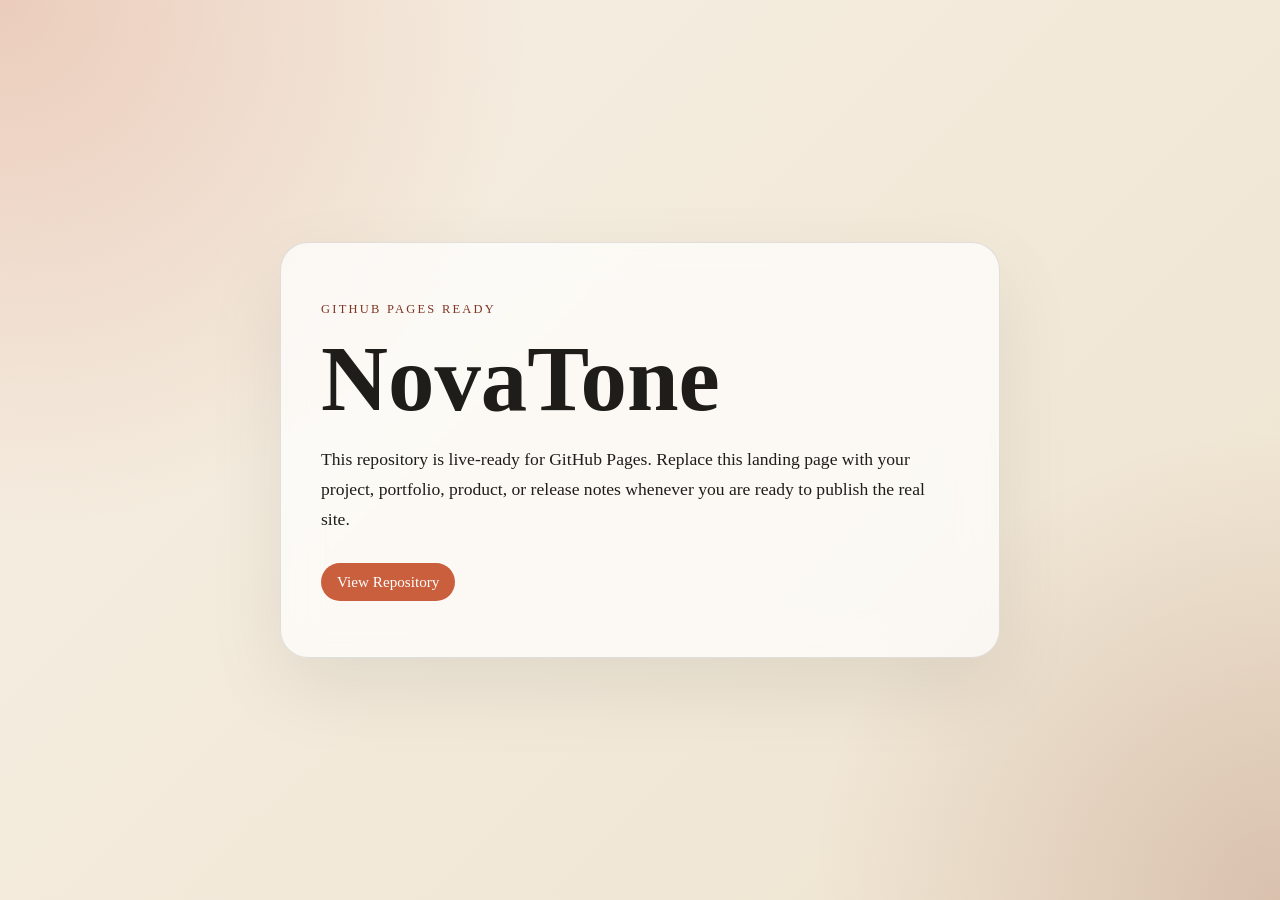
==== index.html @ eab7e4b4 "Initial commit" ====
<!DOCTYPE html>
<html lang="en">
<head>
  <meta charset="UTF-8">
  <meta name="viewport" content="width=device-width, initial-scale=1.0">
  <title>NovaTone</title>
  <style>
    :root {
      color-scheme: light;
      --bg: #f6efe4;
      --surface: rgba(255, 255, 255, 0.72);
      --text: #1e1d1a;
      --accent: #c95f3d;
      --accent-dark: #7f3523;
      --border: rgba(30, 29, 26, 0.12);
    }

    * {
      box-sizing: border-box;
    }

    body {
      margin: 0;
      min-height: 100vh;
      display: grid;
      place-items: center;
      padding: 24px;
      font-family: Georgia, "Times New Roman", serif;
      background:
        radial-gradient(circle at top left, rgba(201, 95, 61, 0.24), transparent 34%),
        radial-gradient(circle at bottom right, rgba(127, 53, 35, 0.2), transparent 30%),
        linear-gradient(135deg, #f6efe4 0%, #efe4d0 100%);
      color: var(--text);
    }

    main {
      width: min(720px, 100%);
      padding: 56px 40px;
      border: 1px solid var(--border);
      border-radius: 28px;
      background: var(--surface);
      backdrop-filter: blur(18px);
      box-shadow: 0 30px 80px rgba(0, 0, 0, 0.08);
    }

    .eyebrow {
      margin: 0 0 14px;
      letter-spacing: 0.18em;
      text-transform: uppercase;
      font-size: 0.78rem;
      color: var(--accent-dark);
    }

    h1 {
      margin: 0;
      font-size: clamp(3rem, 8vw, 5.8rem);
      line-height: 0.95;
    }

    p {
      margin: 22px 0 0;
      max-width: 38rem;
      font-size: 1.1rem;
      line-height: 1.7;
    }

    a {
      color: var(--accent-dark);
      text-decoration-thickness: 2px;
      text-underline-offset: 3px;
    }

    .pill {
      display: inline-block;
      margin-top: 28px;
      padding: 10px 16px;
      border-radius: 999px;
      background: var(--accent);
      color: white;
      font-size: 0.95rem;
      text-decoration: none;
    }

    .pill:hover {
      background: var(--accent-dark);
    }
  </style>
</head>
<body>
  <main>
    <p class="eyebrow">GitHub Pages Ready</p>
    <h1>NovaTone</h1>
    <p>
      This repository is live-ready for GitHub Pages. Replace this landing page
      with your project, portfolio, product, or release notes whenever you are
      ready to publish the real site.
    </p>
    <a class="pill" href="https://github.com/Bparker81597/NovaTone">View Repository</a>
  </main>
</body>
</html>
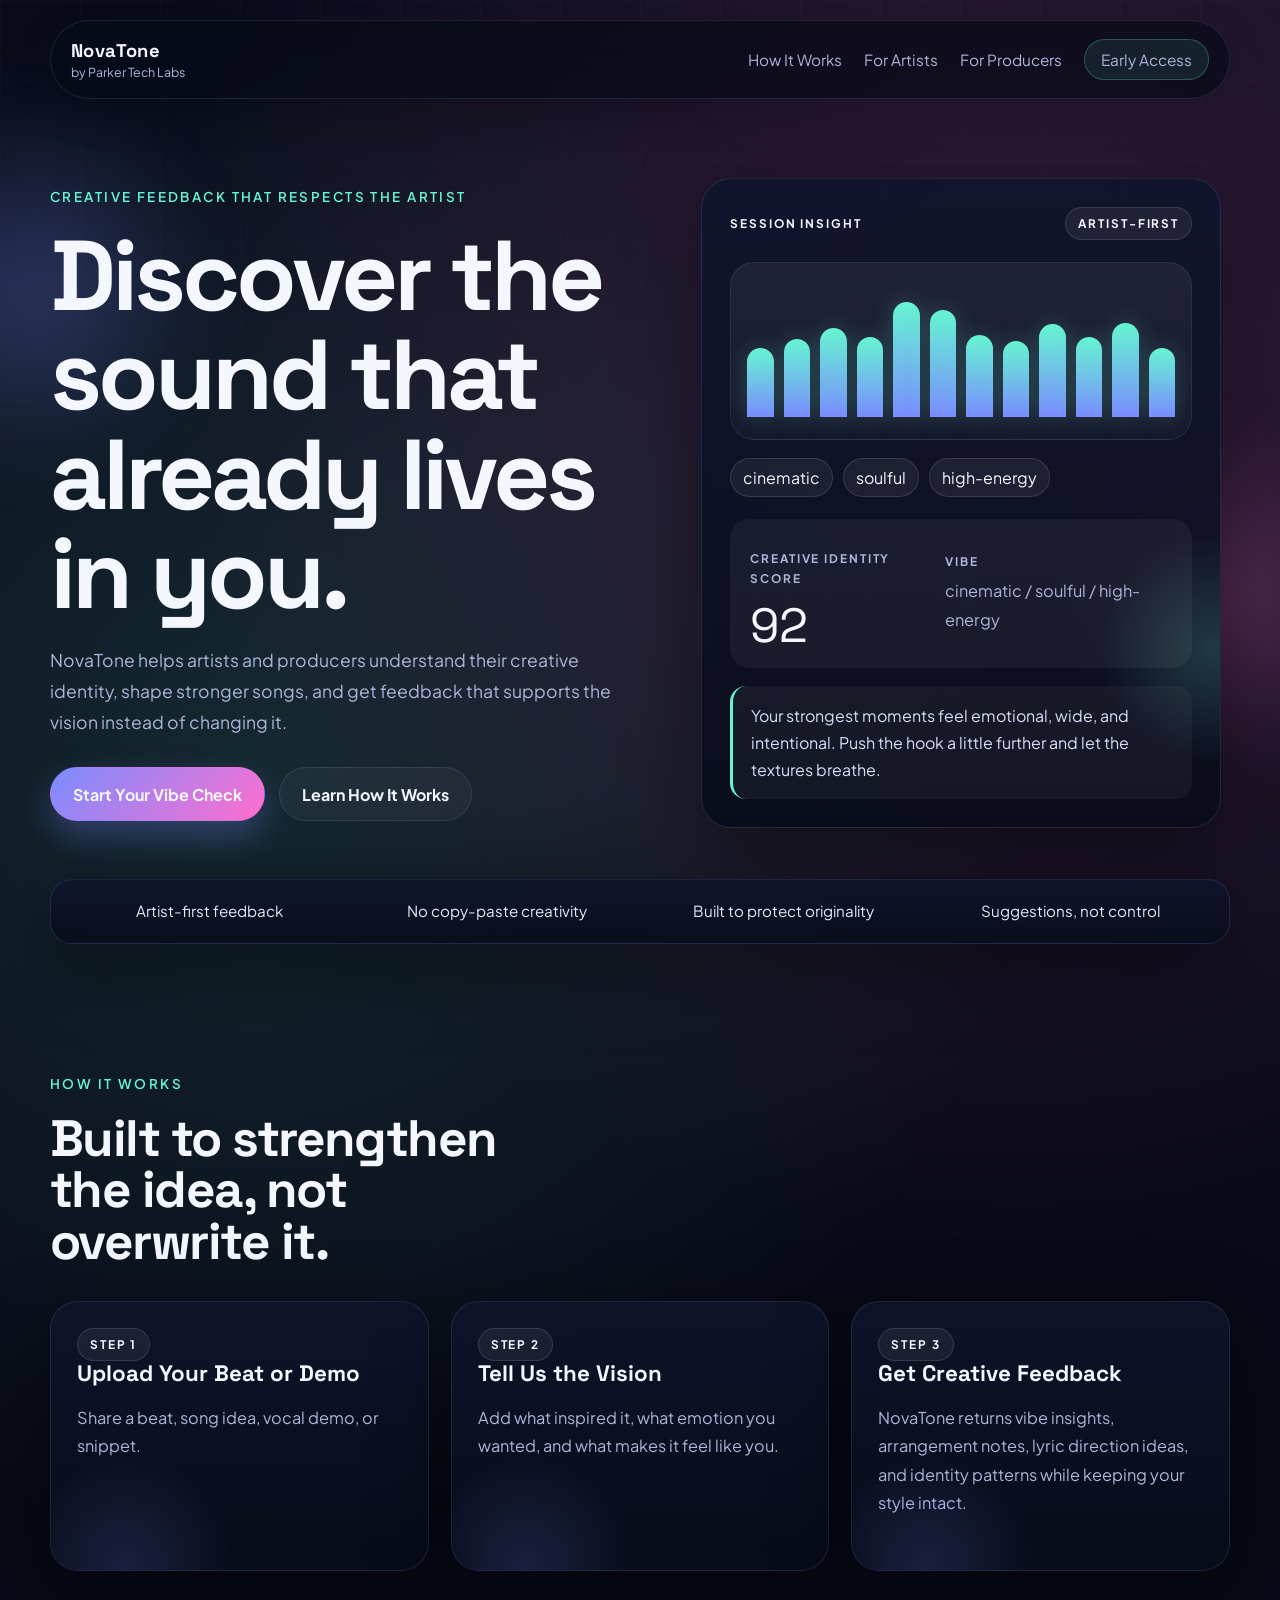
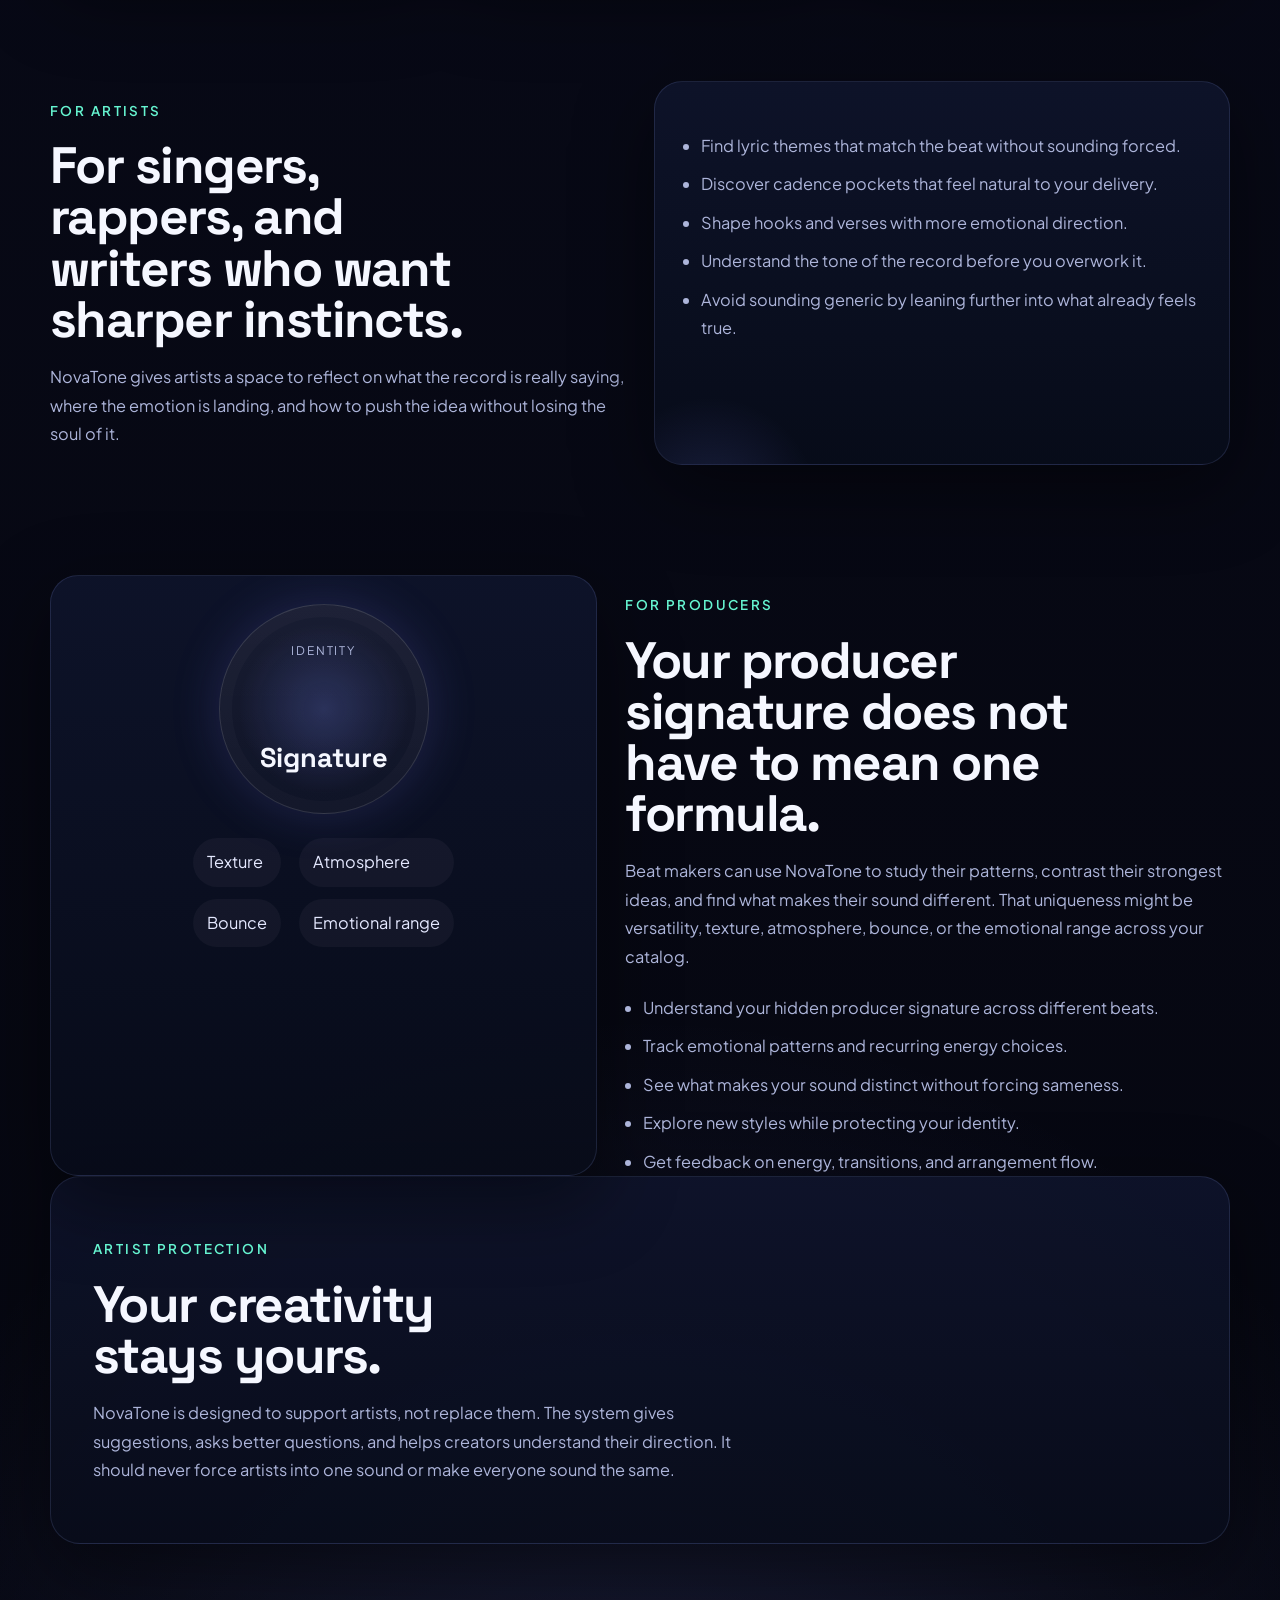
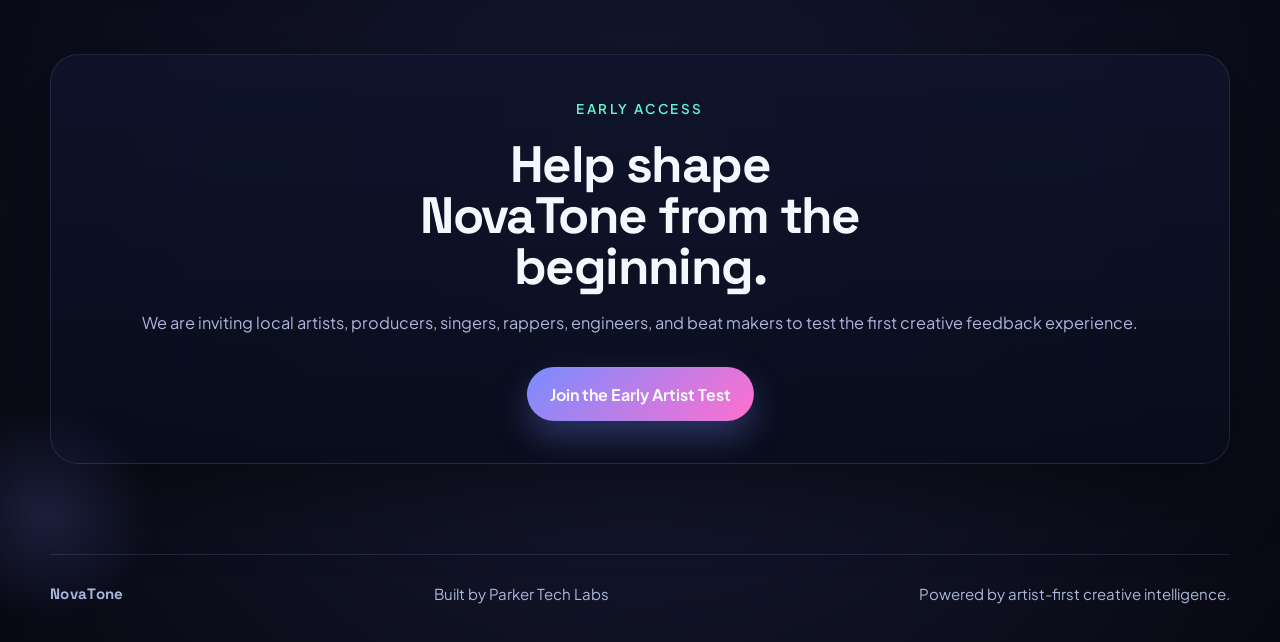
==== commit 42749943: "Build NovaTone landing page" ====
--- a/index.html
+++ b/index.html
@@ -3,99 +3,241 @@
 <head>
   <meta charset="UTF-8">
   <meta name="viewport" content="width=device-width, initial-scale=1.0">
-  <title>NovaTone</title>
-  <style>
-    :root {
-      color-scheme: light;
-      --bg: #f6efe4;
-      --surface: rgba(255, 255, 255, 0.72);
-      --text: #1e1d1a;
-      --accent: #c95f3d;
-      --accent-dark: #7f3523;
-      --border: rgba(30, 29, 26, 0.12);
-    }
-
-    * {
-      box-sizing: border-box;
-    }
-
-    body {
-      margin: 0;
-      min-height: 100vh;
-      display: grid;
-      place-items: center;
-      padding: 24px;
-      font-family: Georgia, "Times New Roman", serif;
-      background:
-        radial-gradient(circle at top left, rgba(201, 95, 61, 0.24), transparent 34%),
-        radial-gradient(circle at bottom right, rgba(127, 53, 35, 0.2), transparent 30%),
-        linear-gradient(135deg, #f6efe4 0%, #efe4d0 100%);
-      color: var(--text);
-    }
-
-    main {
-      width: min(720px, 100%);
-      padding: 56px 40px;
-      border: 1px solid var(--border);
-      border-radius: 28px;
-      background: var(--surface);
-      backdrop-filter: blur(18px);
-      box-shadow: 0 30px 80px rgba(0, 0, 0, 0.08);
-    }
-
-    .eyebrow {
-      margin: 0 0 14px;
-      letter-spacing: 0.18em;
-      text-transform: uppercase;
-      font-size: 0.78rem;
-      color: var(--accent-dark);
-    }
-
-    h1 {
-      margin: 0;
-      font-size: clamp(3rem, 8vw, 5.8rem);
-      line-height: 0.95;
-    }
-
-    p {
-      margin: 22px 0 0;
-      max-width: 38rem;
-      font-size: 1.1rem;
-      line-height: 1.7;
-    }
-
-    a {
-      color: var(--accent-dark);
-      text-decoration-thickness: 2px;
-      text-underline-offset: 3px;
-    }
-
-    .pill {
-      display: inline-block;
-      margin-top: 28px;
-      padding: 10px 16px;
-      border-radius: 999px;
-      background: var(--accent);
-      color: white;
-      font-size: 0.95rem;
-      text-decoration: none;
-    }
-
-    .pill:hover {
-      background: var(--accent-dark);
-    }
-  </style>
+  <meta
+    name="description"
+    content="NovaTone helps artists and producers understand their creative identity, shape stronger songs, and get feedback that supports the vision instead of changing it."
+  >
+  <title>NovaTone | Artist-First Creative Feedback</title>
+  <link rel="preconnect" href="https://fonts.googleapis.com">
+  <link rel="preconnect" href="https://fonts.gstatic.com" crossorigin>
+  <link
+    href="https://fonts.googleapis.com/css2?family=Space+Grotesk:wght@400;500;700&family=Plus+Jakarta+Sans:wght@400;500;600;700&display=swap"
+    rel="stylesheet"
+  >
+  <link rel="stylesheet" href="css/styles.css">
 </head>
 <body>
-  <main>
-    <p class="eyebrow">GitHub Pages Ready</p>
-    <h1>NovaTone</h1>
-    <p>
-      This repository is live-ready for GitHub Pages. Replace this landing page
-      with your project, portfolio, product, or release notes whenever you are
-      ready to publish the real site.
-    </p>
-    <a class="pill" href="https://github.com/Bparker81597/NovaTone">View Repository</a>
-  </main>
+  <div class="site-shell">
+    <div class="ambient ambient-one"></div>
+    <div class="ambient ambient-two"></div>
+    <div class="grid-glow"></div>
+
+    <header class="site-header">
+      <a class="brand" href="#top" aria-label="NovaTone home">
+        <span class="brand-mark">NovaTone</span>
+        <span class="brand-sub">by Parker Tech Labs</span>
+      </a>
+
+      <button class="menu-toggle" type="button" aria-expanded="false" aria-controls="site-nav">
+        <span></span>
+        <span></span>
+      </button>
+
+      <nav class="site-nav" id="site-nav">
+        <a href="#how-it-works">How It Works</a>
+        <a href="#for-artists">For Artists</a>
+        <a href="#for-producers">For Producers</a>
+        <a class="nav-cta" href="#early-access">Early Access</a>
+      </nav>
+    </header>
+
+    <main id="top">
+      <section class="hero">
+        <div class="hero-copy reveal">
+          <p class="eyebrow">Creative feedback that respects the artist</p>
+          <h1>Discover the sound that already lives in you.</h1>
+          <p class="hero-text">
+            NovaTone helps artists and producers understand their creative identity,
+            shape stronger songs, and get feedback that supports the vision instead
+            of changing it.
+          </p>
+          <div class="hero-actions">
+            <a class="button button-primary" href="#early-access">Start Your Vibe Check</a>
+            <a class="button button-secondary" href="#how-it-works">Learn How It Works</a>
+          </div>
+        </div>
+
+        <div class="hero-visual reveal">
+          <div class="analysis-card">
+            <div class="card-topline">
+              <span class="card-label">Session Insight</span>
+              <span class="card-chip">Artist-first</span>
+            </div>
+
+            <div class="wave-panel">
+              <div class="wave-bars" aria-hidden="true">
+                <span class="wave-bar" data-base="46"></span>
+                <span class="wave-bar" data-base="62"></span>
+                <span class="wave-bar" data-base="78"></span>
+                <span class="wave-bar" data-base="58"></span>
+                <span class="wave-bar" data-base="88"></span>
+                <span class="wave-bar" data-base="72"></span>
+                <span class="wave-bar" data-base="54"></span>
+                <span class="wave-bar" data-base="68"></span>
+                <span class="wave-bar" data-base="82"></span>
+                <span class="wave-bar" data-base="60"></span>
+                <span class="wave-bar" data-base="76"></span>
+                <span class="wave-bar" data-base="52"></span>
+              </div>
+            </div>
+
+            <div class="tag-row">
+              <span class="tag">cinematic</span>
+              <span class="tag">soulful</span>
+              <span class="tag">high-energy</span>
+            </div>
+
+            <div class="score-panel">
+              <div>
+                <p class="score-label">Creative Identity Score</p>
+                <p class="score-value">92</p>
+              </div>
+              <div class="score-copy">
+                <p class="score-title">Vibe</p>
+                <p>cinematic / soulful / high-energy</p>
+              </div>
+            </div>
+
+            <div class="insight-note">
+              Your strongest moments feel emotional, wide, and intentional. Push
+              the hook a little further and let the textures breathe.
+            </div>
+          </div>
+        </div>
+      </section>
+
+      <section class="philosophy-strip reveal" aria-label="NovaTone philosophy">
+        <p>Artist-first feedback</p>
+        <p>No copy-paste creativity</p>
+        <p>Built to protect originality</p>
+        <p>Suggestions, not control</p>
+      </section>
+
+      <section class="section" id="how-it-works">
+        <div class="section-heading reveal">
+          <p class="eyebrow">How It Works</p>
+          <h2>Built to strengthen the idea, not overwrite it.</h2>
+        </div>
+
+        <div class="card-grid three-up">
+          <article class="info-card interactive-card reveal">
+            <span class="step-number">Step 1</span>
+            <h3>Upload Your Beat or Demo</h3>
+            <p>Share a beat, song idea, vocal demo, or snippet.</p>
+          </article>
+
+          <article class="info-card interactive-card reveal">
+            <span class="step-number">Step 2</span>
+            <h3>Tell Us the Vision</h3>
+            <p>
+              Add what inspired it, what emotion you wanted, and what makes it
+              feel like you.
+            </p>
+          </article>
+
+          <article class="info-card interactive-card reveal">
+            <span class="step-number">Step 3</span>
+            <h3>Get Creative Feedback</h3>
+            <p>
+              NovaTone returns vibe insights, arrangement notes, lyric direction
+              ideas, and identity patterns while keeping your style intact.
+            </p>
+          </article>
+        </div>
+      </section>
+
+      <section class="section split-section" id="for-artists">
+        <div class="section-heading reveal">
+          <p class="eyebrow">For Artists</p>
+          <h2>For singers, rappers, and writers who want sharper instincts.</h2>
+          <p>
+            NovaTone gives artists a space to reflect on what the record is really
+            saying, where the emotion is landing, and how to push the idea without
+            losing the soul of it.
+          </p>
+        </div>
+
+        <div class="feature-panel interactive-card reveal">
+          <ul class="feature-list">
+            <li>Find lyric themes that match the beat without sounding forced.</li>
+            <li>Discover cadence pockets that feel natural to your delivery.</li>
+            <li>Shape hooks and verses with more emotional direction.</li>
+            <li>Understand the tone of the record before you overwork it.</li>
+            <li>Avoid sounding generic by leaning further into what already feels true.</li>
+          </ul>
+        </div>
+      </section>
+
+      <section class="section split-section reverse" id="for-producers">
+        <div class="feature-panel interactive-card reveal">
+          <div class="signature-meter">
+            <div class="signature-ring">
+              <span>Identity</span>
+              <strong>Signature</strong>
+            </div>
+            <div class="signature-copy">
+              <p>Texture</p>
+              <p>Atmosphere</p>
+              <p>Bounce</p>
+              <p>Emotional range</p>
+            </div>
+          </div>
+        </div>
+
+        <div class="section-heading reveal">
+          <p class="eyebrow">For Producers</p>
+          <h2>Your producer signature does not have to mean one formula.</h2>
+          <p>
+            Beat makers can use NovaTone to study their patterns, contrast their
+            strongest ideas, and find what makes their sound different. That
+            uniqueness might be versatility, texture, atmosphere, bounce, or the
+            emotional range across your catalog.
+          </p>
+          <ul class="feature-list">
+            <li>Understand your hidden producer signature across different beats.</li>
+            <li>Track emotional patterns and recurring energy choices.</li>
+            <li>See what makes your sound distinct without forcing sameness.</li>
+            <li>Explore new styles while protecting your identity.</li>
+            <li>Get feedback on energy, transitions, and arrangement flow.</li>
+          </ul>
+        </div>
+      </section>
+
+      <section class="section ethics-section" id="ethics">
+        <div class="section-heading reveal">
+          <p class="eyebrow">Artist Protection</p>
+          <h2>Your creativity stays yours.</h2>
+          <p>
+            NovaTone is designed to support artists, not replace them. The system
+            gives suggestions, asks better questions, and helps creators understand
+            their direction. It should never force artists into one sound or make
+            everyone sound the same.
+          </p>
+        </div>
+      </section>
+
+      <section class="section cta-section" id="early-access">
+        <div class="cta-panel reveal">
+          <p class="eyebrow">Early Access</p>
+          <h2>Help shape NovaTone from the beginning.</h2>
+          <p>
+            We are inviting local artists, producers, singers, rappers, engineers,
+            and beat makers to test the first creative feedback experience.
+          </p>
+          <a class="button button-primary" href="mailto:hello@novatone.local?subject=NovaTone%20Early%20Artist%20Test">
+            Join the Early Artist Test
+          </a>
+        </div>
+      </section>
+    </main>
+
+    <footer class="site-footer">
+      <p class="footer-brand">NovaTone</p>
+      <p>Built by Parker Tech Labs</p>
+      <p>Powered by artist-first creative intelligence.</p>
+    </footer>
+  </div>
+
+  <script src="js/main.js"></script>
 </body>
 </html>
--- a/css/styles.css
+++ b/css/styles.css
@@ -0,0 +1,774 @@
+:root {
+  color-scheme: dark;
+  --bg: #060816;
+  --bg-deep: #03040c;
+  --surface: rgba(11, 16, 36, 0.72);
+  --surface-strong: rgba(15, 20, 44, 0.9);
+  --surface-soft: rgba(255, 255, 255, 0.05);
+  --line: rgba(157, 174, 255, 0.14);
+  --text: #f5f7ff;
+  --muted: #adb5da;
+  --accent: #7a8cff;
+  --accent-strong: #66f5d1;
+  --accent-soft: #ff6fcf;
+  --shadow: 0 24px 80px rgba(0, 0, 0, 0.45);
+  --radius-lg: 28px;
+  --radius-md: 20px;
+  --radius-sm: 14px;
+}
+
+* {
+  box-sizing: border-box;
+}
+
+html {
+  scroll-behavior: smooth;
+}
+
+body {
+  margin: 0;
+  min-width: 320px;
+  font-family: "Plus Jakarta Sans", sans-serif;
+  background:
+    radial-gradient(circle at 20% 20%, rgba(102, 245, 209, 0.13), transparent 24%),
+    radial-gradient(circle at 80% 10%, rgba(255, 111, 207, 0.18), transparent 24%),
+    radial-gradient(circle at 50% 90%, rgba(122, 140, 255, 0.16), transparent 24%),
+    linear-gradient(180deg, #090b1b 0%, #05060e 100%);
+  color: var(--text);
+}
+
+body.menu-open {
+  overflow: hidden;
+}
+
+a {
+  color: inherit;
+  text-decoration: none;
+}
+
+button,
+a {
+  -webkit-tap-highlight-color: transparent;
+}
+
+.site-shell {
+  position: relative;
+  overflow: hidden;
+}
+
+.ambient,
+.grid-glow {
+  position: fixed;
+  inset: auto;
+  pointer-events: none;
+  z-index: 0;
+}
+
+.ambient-one {
+  top: 6rem;
+  left: -10rem;
+  width: 24rem;
+  height: 24rem;
+  background: radial-gradient(circle, rgba(122, 140, 255, 0.28), transparent 70%);
+  filter: blur(30px);
+}
+
+.ambient-two {
+  right: -8rem;
+  bottom: 8rem;
+  width: 22rem;
+  height: 22rem;
+  background: radial-gradient(circle, rgba(255, 111, 207, 0.22), transparent 70%);
+  filter: blur(28px);
+}
+
+.grid-glow {
+  inset: 0;
+  background-image:
+    linear-gradient(rgba(255, 255, 255, 0.025) 1px, transparent 1px),
+    linear-gradient(90deg, rgba(255, 255, 255, 0.025) 1px, transparent 1px);
+  background-size: 80px 80px;
+  mask-image: linear-gradient(180deg, rgba(0, 0, 0, 0.85), transparent 92%);
+}
+
+.site-header,
+main,
+.site-footer {
+  position: relative;
+  z-index: 1;
+}
+
+.site-header {
+  width: min(1180px, calc(100% - 32px));
+  margin: 20px auto 0;
+  padding: 18px 20px;
+  display: flex;
+  align-items: center;
+  justify-content: space-between;
+  gap: 20px;
+  border: 1px solid var(--line);
+  border-radius: 999px;
+  background: rgba(7, 11, 24, 0.72);
+  backdrop-filter: blur(18px);
+  box-shadow: 0 14px 40px rgba(0, 0, 0, 0.18);
+}
+
+.brand {
+  display: inline-flex;
+  flex-direction: column;
+  gap: 2px;
+}
+
+.brand-mark,
+.footer-brand {
+  font-family: "Space Grotesk", sans-serif;
+  font-weight: 700;
+  letter-spacing: 0.02em;
+}
+
+.brand-mark {
+  font-size: 1.15rem;
+}
+
+.brand-sub {
+  font-size: 0.78rem;
+  color: var(--muted);
+}
+
+.site-nav {
+  display: flex;
+  align-items: center;
+  gap: 22px;
+}
+
+.site-nav a {
+  color: var(--muted);
+  font-size: 0.96rem;
+  transition: color 180ms ease;
+}
+
+.site-nav a:hover,
+.site-nav a:focus-visible {
+  color: var(--text);
+}
+
+.nav-cta {
+  padding: 10px 16px;
+  border: 1px solid rgba(102, 245, 209, 0.26);
+  border-radius: 999px;
+  background: rgba(102, 245, 209, 0.09);
+}
+
+.menu-toggle {
+  display: none;
+  width: 48px;
+  height: 48px;
+  padding: 0;
+  border: 1px solid var(--line);
+  border-radius: 50%;
+  background: rgba(255, 255, 255, 0.04);
+  cursor: pointer;
+}
+
+.menu-toggle span {
+  display: block;
+  width: 18px;
+  height: 2px;
+  margin: 0 auto;
+  background: var(--text);
+  transition: transform 180ms ease, opacity 180ms ease;
+}
+
+.menu-toggle span + span {
+  margin-top: 5px;
+}
+
+main {
+  width: min(1180px, calc(100% - 32px));
+  margin: 0 auto;
+}
+
+.hero {
+  display: grid;
+  grid-template-columns: minmax(0, 1.05fr) minmax(320px, 0.95fr);
+  gap: 48px;
+  align-items: center;
+  min-height: calc(100vh - 120px);
+  padding: 72px 0 44px;
+}
+
+.eyebrow {
+  margin: 0 0 18px;
+  font-size: 0.84rem;
+  font-weight: 600;
+  letter-spacing: 0.18em;
+  text-transform: uppercase;
+  color: var(--accent-strong);
+}
+
+h1,
+h2,
+h3 {
+  margin: 0;
+  font-family: "Space Grotesk", sans-serif;
+  line-height: 1;
+}
+
+h1 {
+  font-size: clamp(3.4rem, 8vw, 6.2rem);
+  letter-spacing: -0.04em;
+  max-width: 12ch;
+}
+
+h2 {
+  font-size: clamp(2rem, 4vw, 3.4rem);
+  letter-spacing: -0.03em;
+  max-width: 14ch;
+}
+
+h3 {
+  font-size: 1.4rem;
+  line-height: 1.2;
+}
+
+p,
+li {
+  color: var(--muted);
+  font-size: 1.02rem;
+  line-height: 1.75;
+}
+
+.hero-text {
+  max-width: 38rem;
+  margin: 22px 0 0;
+  font-size: 1.1rem;
+}
+
+.hero-actions {
+  display: flex;
+  flex-wrap: wrap;
+  gap: 14px;
+  margin-top: 30px;
+}
+
+.button {
+  display: inline-flex;
+  align-items: center;
+  justify-content: center;
+  min-height: 54px;
+  padding: 0 22px;
+  border-radius: 999px;
+  border: 1px solid transparent;
+  font-weight: 700;
+  transition:
+    transform 180ms ease,
+    box-shadow 180ms ease,
+    border-color 180ms ease,
+    background-color 180ms ease;
+}
+
+.button:hover,
+.button:focus-visible {
+  transform: translateY(-2px);
+}
+
+.button-primary {
+  background: linear-gradient(135deg, var(--accent), var(--accent-soft));
+  box-shadow: 0 16px 34px rgba(122, 140, 255, 0.3);
+}
+
+.button-secondary {
+  border-color: var(--line);
+  background: rgba(255, 255, 255, 0.04);
+}
+
+.hero-visual {
+  display: flex;
+  justify-content: center;
+}
+
+.analysis-card,
+.info-card,
+.feature-panel,
+.cta-panel,
+.philosophy-strip,
+.ethics-section {
+  border: 1px solid var(--line);
+  background: linear-gradient(180deg, rgba(15, 20, 44, 0.88), rgba(8, 12, 26, 0.88));
+  box-shadow: var(--shadow);
+}
+
+.analysis-card {
+  width: min(520px, 100%);
+  padding: 28px;
+  border-radius: 30px;
+  position: relative;
+  overflow: hidden;
+}
+
+.analysis-card::before {
+  content: "";
+  position: absolute;
+  inset: auto -20% 10% auto;
+  width: 14rem;
+  height: 14rem;
+  border-radius: 50%;
+  background: radial-gradient(circle, rgba(102, 245, 209, 0.18), transparent 72%);
+}
+
+.card-topline,
+.score-panel,
+.tag-row {
+  position: relative;
+  z-index: 1;
+}
+
+.card-topline {
+  display: flex;
+  justify-content: space-between;
+  gap: 16px;
+  align-items: center;
+}
+
+.card-label,
+.card-chip,
+.score-label,
+.score-title,
+.step-number {
+  text-transform: uppercase;
+  letter-spacing: 0.16em;
+  font-size: 0.74rem;
+  font-weight: 700;
+}
+
+.card-chip,
+.step-number,
+.tag {
+  display: inline-flex;
+  align-items: center;
+  justify-content: center;
+  padding: 8px 12px;
+  border-radius: 999px;
+  border: 1px solid rgba(255, 255, 255, 0.12);
+  background: rgba(255, 255, 255, 0.06);
+}
+
+.wave-panel {
+  margin-top: 22px;
+  padding: 22px 16px;
+  border-radius: 24px;
+  border: 1px solid rgba(255, 255, 255, 0.08);
+  background:
+    linear-gradient(180deg, rgba(255, 255, 255, 0.03), transparent),
+    rgba(255, 255, 255, 0.03);
+}
+
+.wave-bars {
+  height: 132px;
+  display: flex;
+  align-items: end;
+  justify-content: space-between;
+  gap: 10px;
+}
+
+.wave-bar {
+  flex: 1 1 0;
+  min-width: 10px;
+  height: 40%;
+  border-radius: 999px 999px 10px 10px;
+  background: linear-gradient(180deg, var(--accent-strong), var(--accent));
+  box-shadow: 0 0 24px rgba(102, 245, 209, 0.22);
+  transition: height 380ms ease;
+}
+
+.tag-row {
+  display: flex;
+  flex-wrap: wrap;
+  gap: 10px;
+  margin-top: 18px;
+}
+
+.tag {
+  color: var(--text);
+}
+
+.score-panel {
+  margin-top: 22px;
+  padding: 18px 20px;
+  display: flex;
+  gap: 18px;
+  align-items: center;
+  justify-content: space-between;
+  border-radius: 20px;
+  background: rgba(255, 255, 255, 0.05);
+}
+
+.score-value {
+  margin: 6px 0 0;
+  font-family: "Space Grotesk", sans-serif;
+  color: var(--text);
+  font-size: 3rem;
+  line-height: 1;
+}
+
+.score-copy p {
+  margin: 4px 0;
+}
+
+.insight-note {
+  margin-top: 18px;
+  padding: 16px 18px;
+  border-left: 3px solid var(--accent-strong);
+  border-radius: 16px;
+  background: rgba(255, 255, 255, 0.04);
+  color: #d9defb;
+  line-height: 1.7;
+  position: relative;
+  z-index: 1;
+}
+
+.philosophy-strip {
+  display: grid;
+  grid-template-columns: repeat(4, 1fr);
+  gap: 14px;
+  padding: 18px 22px;
+  border-radius: 22px;
+}
+
+.philosophy-strip p {
+  margin: 0;
+  font-size: 0.95rem;
+  text-align: center;
+  color: #e4e8ff;
+}
+
+.section {
+  padding: 110px 0 0;
+}
+
+.section-heading p {
+  max-width: 40rem;
+  margin-top: 18px;
+}
+
+.card-grid {
+  display: grid;
+  gap: 22px;
+  margin-top: 34px;
+}
+
+.three-up {
+  grid-template-columns: repeat(3, minmax(0, 1fr));
+}
+
+.info-card,
+.feature-panel,
+.cta-panel {
+  border-radius: var(--radius-lg);
+}
+
+.info-card,
+.feature-panel {
+  position: relative;
+  overflow: hidden;
+}
+
+.info-card {
+  min-height: 270px;
+  padding: 26px;
+}
+
+.info-card::after,
+.feature-panel::after,
+.cta-panel::after {
+  content: "";
+  position: absolute;
+  inset: auto auto -40% -10%;
+  width: 14rem;
+  height: 14rem;
+  border-radius: 50%;
+  background: radial-gradient(circle, rgba(122, 140, 255, 0.16), transparent 68%);
+  pointer-events: none;
+}
+
+.info-card p,
+.feature-panel p {
+  margin: 16px 0 0;
+}
+
+.split-section {
+  display: grid;
+  grid-template-columns: 1fr 1fr;
+  gap: 28px;
+  align-items: center;
+}
+
+.split-section.reverse {
+  grid-template-columns: 0.95fr 1.05fr;
+}
+
+.feature-panel {
+  min-height: 100%;
+  padding: 28px;
+}
+
+.feature-list {
+  margin: 22px 0 0;
+  padding-left: 18px;
+}
+
+.feature-list li + li {
+  margin-top: 10px;
+}
+
+.signature-meter {
+  min-height: 320px;
+  display: grid;
+  place-items: center;
+  gap: 24px;
+}
+
+.signature-ring {
+  width: 210px;
+  height: 210px;
+  display: grid;
+  place-items: center;
+  text-align: center;
+  border-radius: 50%;
+  border: 1px solid rgba(255, 255, 255, 0.14);
+  background:
+    radial-gradient(circle, rgba(122, 140, 255, 0.22), transparent 58%),
+    linear-gradient(180deg, rgba(255, 255, 255, 0.05), rgba(255, 255, 255, 0.02));
+  box-shadow:
+    inset 0 0 0 12px rgba(255, 255, 255, 0.02),
+    0 0 50px rgba(122, 140, 255, 0.18);
+}
+
+.signature-ring span {
+  display: block;
+  color: var(--muted);
+  text-transform: uppercase;
+  letter-spacing: 0.16em;
+  font-size: 0.74rem;
+}
+
+.signature-ring strong {
+  display: block;
+  margin-top: 6px;
+  font-family: "Space Grotesk", sans-serif;
+  font-size: 1.7rem;
+}
+
+.signature-copy {
+  display: grid;
+  grid-template-columns: repeat(2, auto);
+  gap: 12px 18px;
+}
+
+.signature-copy p {
+  margin: 0;
+  padding: 10px 14px;
+  border-radius: 999px;
+  background: rgba(255, 255, 255, 0.04);
+  color: #e4e8ff;
+}
+
+.ethics-section {
+  padding: 42px;
+  border-radius: 30px;
+}
+
+.cta-section {
+  padding-bottom: 90px;
+}
+
+.cta-panel {
+  padding: 42px;
+  text-align: center;
+}
+
+.cta-panel h2,
+.cta-panel p {
+  margin-left: auto;
+  margin-right: auto;
+}
+
+.cta-panel .button {
+  margin-top: 14px;
+}
+
+.site-footer {
+  width: min(1180px, calc(100% - 32px));
+  margin: 0 auto 34px;
+  padding-top: 8px;
+  display: flex;
+  flex-wrap: wrap;
+  justify-content: space-between;
+  gap: 12px 24px;
+  border-top: 1px solid var(--line);
+}
+
+.site-footer p {
+  margin: 18px 0 0;
+  font-size: 0.94rem;
+}
+
+.interactive-card {
+  transform-style: preserve-3d;
+  transition:
+    transform 220ms ease,
+    border-color 220ms ease,
+    box-shadow 220ms ease;
+}
+
+.interactive-card:hover,
+.interactive-card:focus-within {
+  border-color: rgba(102, 245, 209, 0.28);
+  box-shadow: 0 28px 70px rgba(0, 0, 0, 0.5);
+}
+
+.reveal {
+  opacity: 0;
+  transform: translateY(28px);
+  transition: opacity 600ms ease, transform 600ms ease;
+}
+
+.reveal.is-visible {
+  opacity: 1;
+  transform: translateY(0);
+}
+
+@media (max-width: 960px) {
+  .site-header {
+    border-radius: 26px;
+  }
+
+  .menu-toggle {
+    display: inline-flex;
+    align-items: center;
+    justify-content: center;
+    flex-direction: column;
+  }
+
+  .site-nav {
+    position: absolute;
+    top: calc(100% + 12px);
+    right: 0;
+    left: 0;
+    display: none;
+    flex-direction: column;
+    align-items: stretch;
+    gap: 10px;
+    padding: 16px;
+    border: 1px solid var(--line);
+    border-radius: 24px;
+    background: rgba(7, 11, 24, 0.96);
+    box-shadow: var(--shadow);
+  }
+
+  .site-nav.is-open {
+    display: flex;
+  }
+
+  .site-nav a {
+    padding: 12px 14px;
+    border-radius: 14px;
+    background: rgba(255, 255, 255, 0.03);
+  }
+
+  .nav-cta {
+    text-align: center;
+  }
+
+  .hero,
+  .split-section,
+  .split-section.reverse,
+  .three-up,
+  .philosophy-strip {
+    grid-template-columns: 1fr;
+  }
+
+  .hero {
+    min-height: auto;
+    padding-top: 54px;
+  }
+
+  .analysis-card,
+  .cta-panel,
+  .ethics-section {
+    padding: 24px;
+  }
+
+  h1 {
+    max-width: 11ch;
+  }
+
+  .site-footer {
+    flex-direction: column;
+    gap: 0;
+  }
+}
+
+@media (max-width: 640px) {
+  .site-header,
+  main,
+  .site-footer {
+    width: min(100% - 20px, 1180px);
+  }
+
+  .site-header {
+    margin-top: 12px;
+    padding: 14px 14px 14px 16px;
+  }
+
+  .hero {
+    gap: 28px;
+    padding: 42px 0 18px;
+  }
+
+  .section {
+    padding-top: 84px;
+  }
+
+  .hero-actions,
+  .score-panel {
+    flex-direction: column;
+    align-items: stretch;
+  }
+
+  .wave-bars {
+    gap: 7px;
+    height: 110px;
+  }
+
+  .button {
+    width: 100%;
+  }
+
+  .signature-ring {
+    width: 180px;
+    height: 180px;
+  }
+
+  .cta-section {
+    padding-bottom: 70px;
+  }
+}
+
+@media (prefers-reduced-motion: reduce) {
+  html {
+    scroll-behavior: auto;
+  }
+
+  *,
+  *::before,
+  *::after {
+    animation: none !important;
+    transition: none !important;
+  }
+
+  .reveal {
+    opacity: 1;
+    transform: none;
+  }
+}
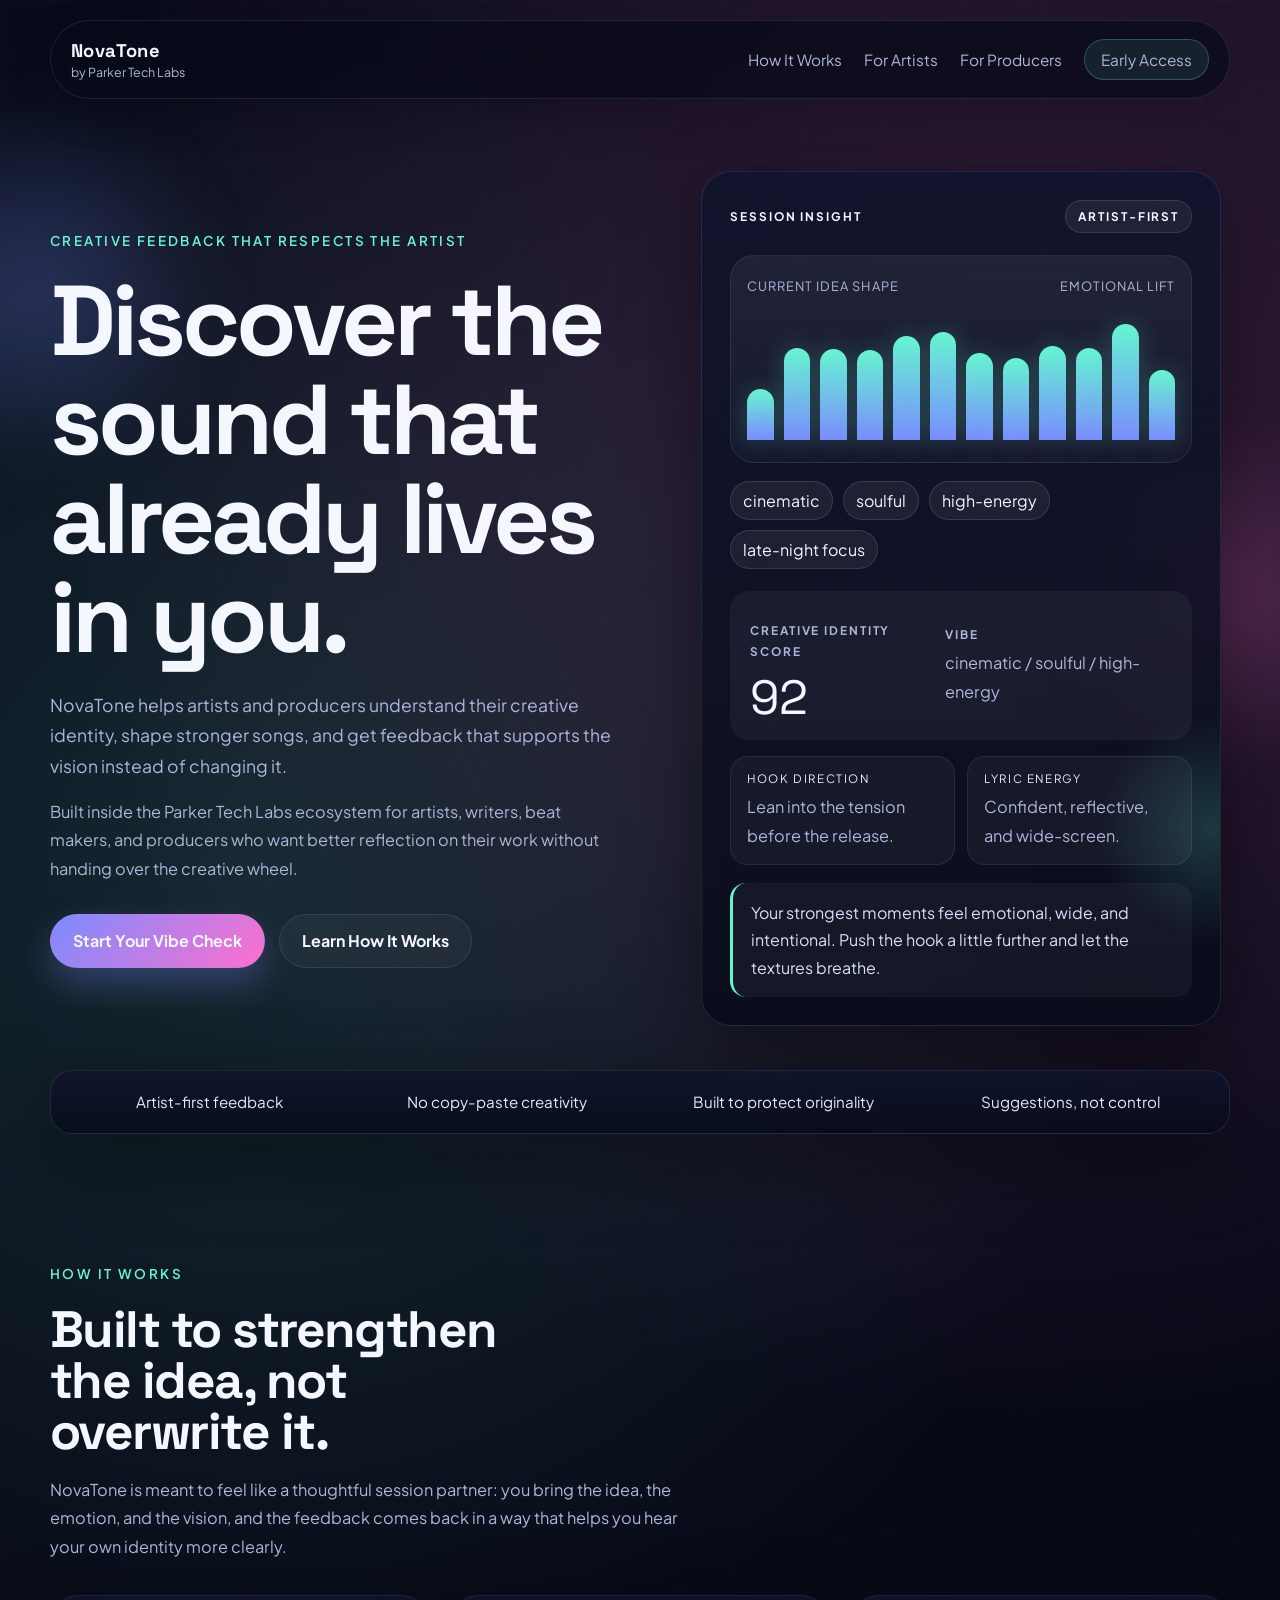
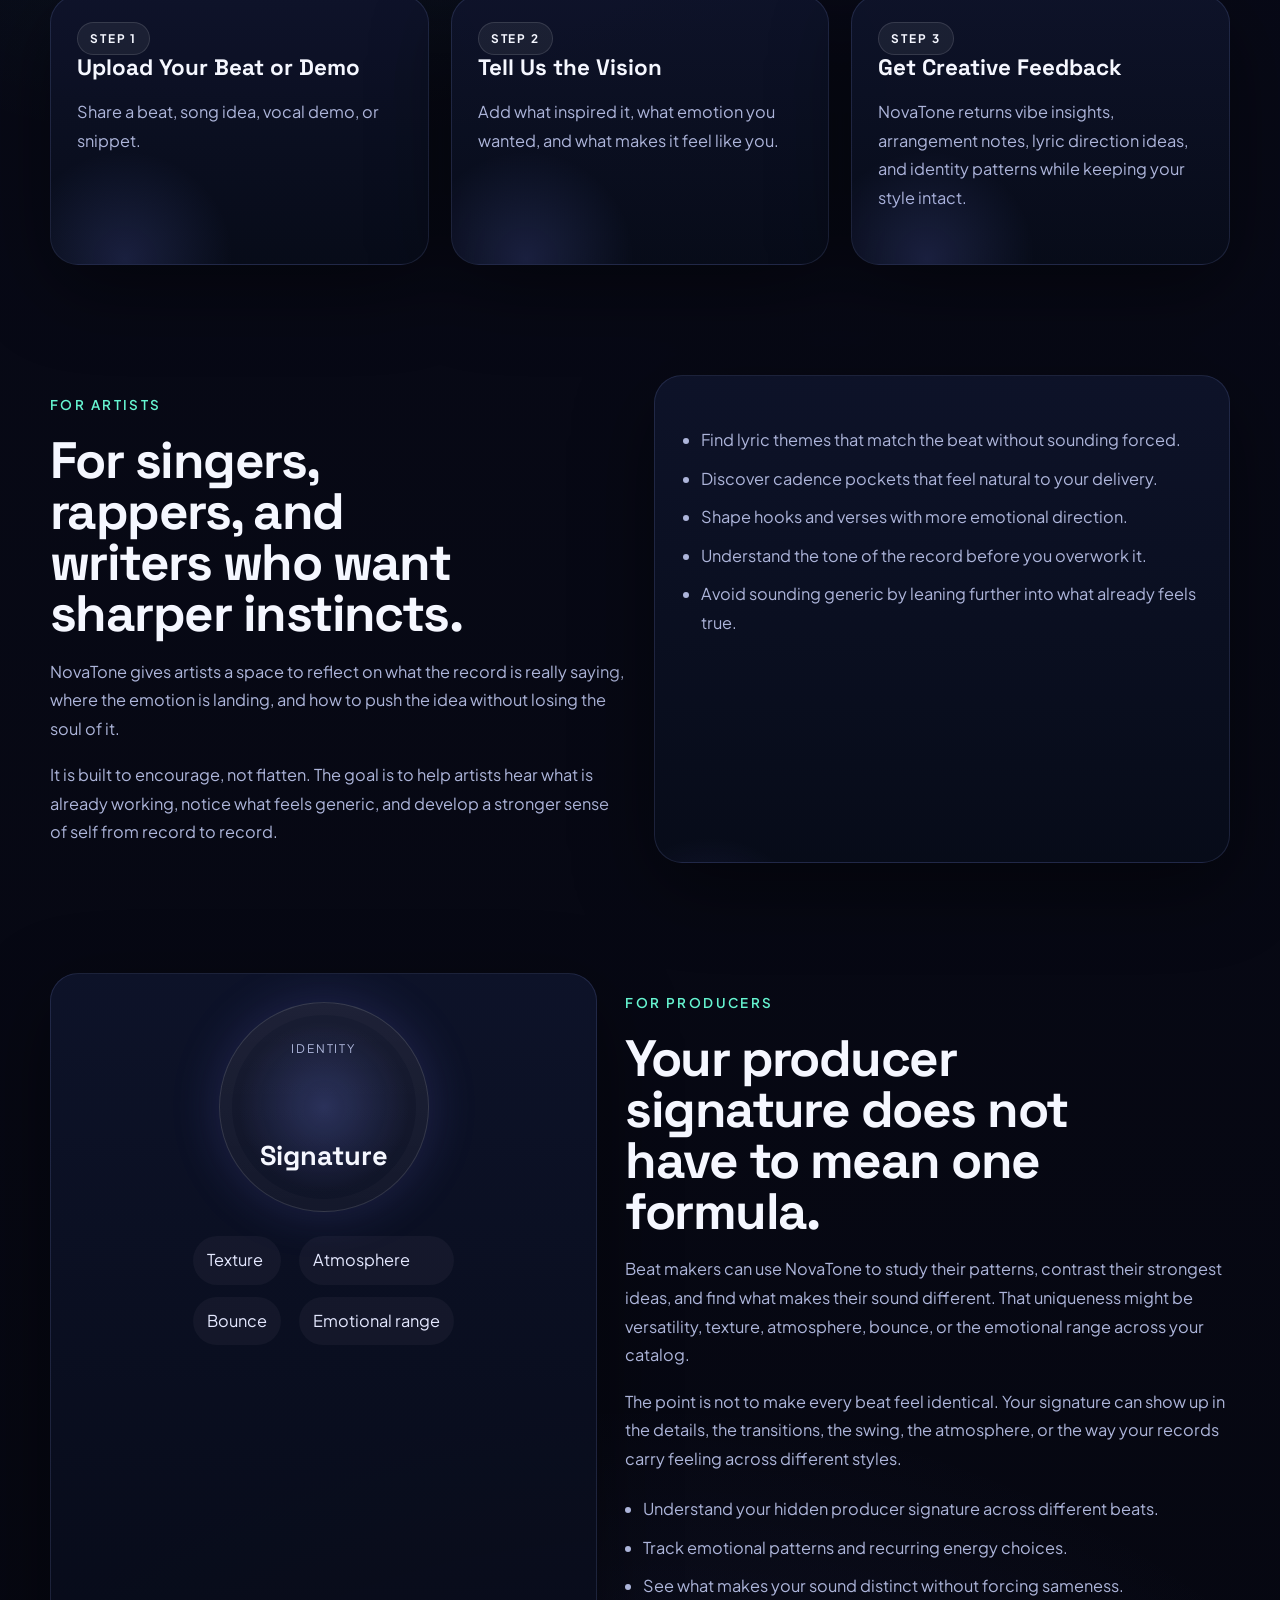
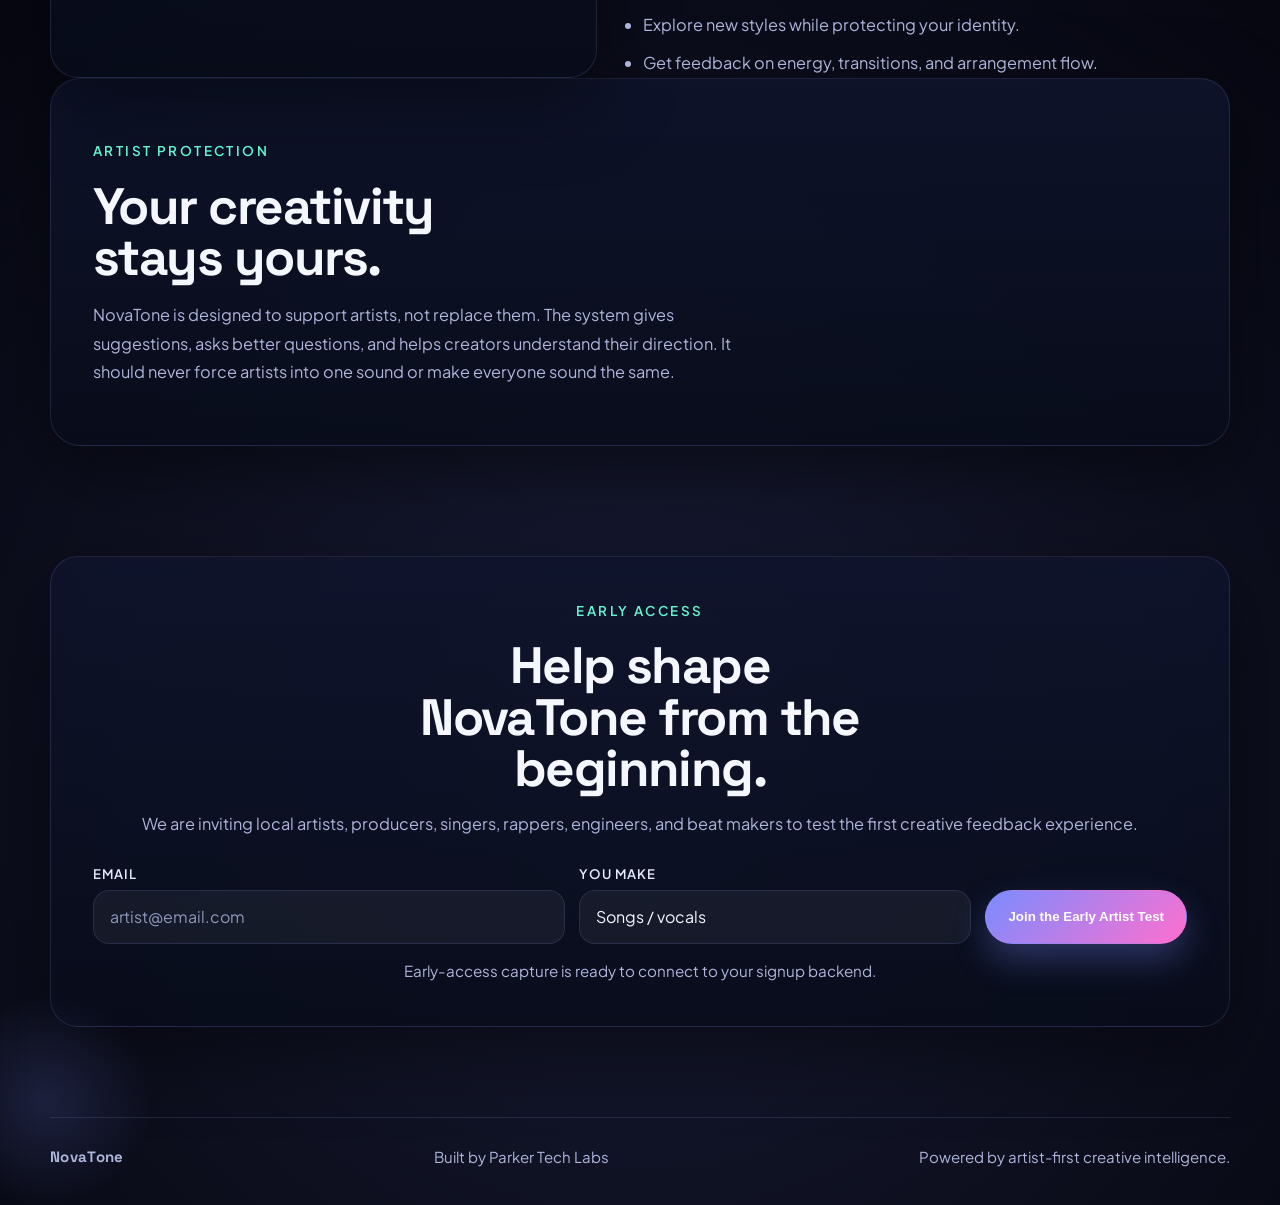
==== commit e1c4e340: "Tighten NovaTone landing page copy and CTA" ====
--- a/index.html
+++ b/index.html
@@ -51,6 +51,11 @@
             shape stronger songs, and get feedback that supports the vision instead
             of changing it.
           </p>
+          <p class="hero-support">
+            Built inside the Parker Tech Labs ecosystem for artists, writers,
+            beat makers, and producers who want better reflection on their work
+            without handing over the creative wheel.
+          </p>
           <div class="hero-actions">
             <a class="button button-primary" href="#early-access">Start Your Vibe Check</a>
             <a class="button button-secondary" href="#how-it-works">Learn How It Works</a>
@@ -65,6 +70,10 @@
             </div>
 
             <div class="wave-panel">
+              <div class="wave-caption">
+                <span>Current idea shape</span>
+                <span>Emotional lift</span>
+              </div>
               <div class="wave-bars" aria-hidden="true">
                 <span class="wave-bar" data-base="46"></span>
                 <span class="wave-bar" data-base="62"></span>
@@ -85,6 +94,7 @@
               <span class="tag">cinematic</span>
               <span class="tag">soulful</span>
               <span class="tag">high-energy</span>
+              <span class="tag">late-night focus</span>
             </div>
 
             <div class="score-panel">
@@ -95,6 +105,17 @@
               <div class="score-copy">
                 <p class="score-title">Vibe</p>
                 <p>cinematic / soulful / high-energy</p>
+              </div>
+            </div>
+
+            <div class="mini-insights">
+              <div class="mini-card">
+                <p class="mini-label">Hook Direction</p>
+                <p>Lean into the tension before the release.</p>
+              </div>
+              <div class="mini-card">
+                <p class="mini-label">Lyric Energy</p>
+                <p>Confident, reflective, and wide-screen.</p>
               </div>
             </div>
 
@@ -117,6 +138,11 @@
         <div class="section-heading reveal">
           <p class="eyebrow">How It Works</p>
           <h2>Built to strengthen the idea, not overwrite it.</h2>
+          <p>
+            NovaTone is meant to feel like a thoughtful session partner: you bring
+            the idea, the emotion, and the vision, and the feedback comes back in
+            a way that helps you hear your own identity more clearly.
+          </p>
         </div>
 
         <div class="card-grid three-up">
@@ -155,6 +181,11 @@
             saying, where the emotion is landing, and how to push the idea without
             losing the soul of it.
           </p>
+          <p>
+            It is built to encourage, not flatten. The goal is to help artists
+            hear what is already working, notice what feels generic, and develop
+            a stronger sense of self from record to record.
+          </p>
         </div>
 
         <div class="feature-panel interactive-card reveal">
@@ -193,6 +224,11 @@
             uniqueness might be versatility, texture, atmosphere, bounce, or the
             emotional range across your catalog.
           </p>
+          <p>
+            The point is not to make every beat feel identical. Your signature can
+            show up in the details, the transitions, the swing, the atmosphere,
+            or the way your records carry feeling across different styles.
+          </p>
           <ul class="feature-list">
             <li>Understand your hidden producer signature across different beats.</li>
             <li>Track emotional patterns and recurring energy choices.</li>
@@ -224,9 +260,27 @@
             We are inviting local artists, producers, singers, rappers, engineers,
             and beat makers to test the first creative feedback experience.
           </p>
-          <a class="button button-primary" href="mailto:hello@novatone.local?subject=NovaTone%20Early%20Artist%20Test">
-            Join the Early Artist Test
-          </a>
+          <form class="early-access-form" id="early-access-form">
+            <label class="field">
+              <span>Email</span>
+              <input type="email" name="email" placeholder="artist@email.com" required>
+            </label>
+            <label class="field">
+              <span>You make</span>
+              <select name="role">
+                <option value="Artist">Songs / vocals</option>
+                <option value="Producer">Beats / production</option>
+                <option value="Engineer">Engineering / sessions</option>
+                <option value="Other">A little of everything</option>
+              </select>
+            </label>
+            <button class="button button-primary" type="submit">
+              Join the Early Artist Test
+            </button>
+          </form>
+          <p class="form-note" id="form-note" aria-live="polite">
+            Early-access capture is ready to connect to your signup backend.
+          </p>
         </div>
       </section>
     </main>
--- a/css/styles.css
+++ b/css/styles.css
@@ -244,6 +244,11 @@
   font-size: 1.1rem;
 }
 
+.hero-support {
+  max-width: 35rem;
+  margin: 16px 0 0;
+}
+
 .hero-actions {
   display: flex;
   flex-wrap: wrap;
@@ -363,6 +368,17 @@
     rgba(255, 255, 255, 0.03);
 }
 
+.wave-caption {
+  display: flex;
+  justify-content: space-between;
+  gap: 12px;
+  margin-bottom: 14px;
+  color: var(--muted);
+  font-size: 0.8rem;
+  letter-spacing: 0.08em;
+  text-transform: uppercase;
+}
+
 .wave-bars {
   height: 132px;
   display: flex;
@@ -413,6 +429,35 @@
 
 .score-copy p {
   margin: 4px 0;
+}
+
+.mini-insights {
+  position: relative;
+  z-index: 1;
+  display: grid;
+  grid-template-columns: repeat(2, minmax(0, 1fr));
+  gap: 12px;
+  margin-top: 16px;
+}
+
+.mini-card {
+  padding: 14px 16px;
+  border-radius: 18px;
+  background: rgba(255, 255, 255, 0.045);
+  border: 1px solid rgba(255, 255, 255, 0.08);
+}
+
+.mini-card p {
+  margin: 0;
+}
+
+.mini-label {
+  margin-bottom: 6px !important;
+  color: #e6eaff !important;
+  text-transform: uppercase;
+  letter-spacing: 0.14em;
+  font-size: 0.72rem !important;
+  line-height: 1.4 !important;
 }
 
 .insight-note {
@@ -595,6 +640,68 @@
 
 .cta-panel .button {
   margin-top: 14px;
+}
+
+.early-access-form {
+  display: grid;
+  grid-template-columns: minmax(0, 1.2fr) minmax(0, 1fr) auto;
+  gap: 14px;
+  align-items: end;
+  margin-top: 26px;
+}
+
+.field {
+  display: grid;
+  gap: 8px;
+  text-align: left;
+}
+
+.field span {
+  color: #e6eaff;
+  font-size: 0.82rem;
+  font-weight: 600;
+  letter-spacing: 0.08em;
+  text-transform: uppercase;
+}
+
+.field input,
+.field select {
+  width: 100%;
+  min-height: 54px;
+  padding: 0 16px;
+  border: 1px solid var(--line);
+  border-radius: 16px;
+  background: rgba(255, 255, 255, 0.05);
+  color: var(--text);
+  font: inherit;
+  outline: none;
+  transition: border-color 180ms ease, box-shadow 180ms ease, background-color 180ms ease;
+}
+
+.field select {
+  appearance: none;
+}
+
+.field input::placeholder {
+  color: #8f97bc;
+}
+
+.field input:focus,
+.field select:focus {
+  border-color: rgba(102, 245, 209, 0.42);
+  box-shadow: 0 0 0 4px rgba(102, 245, 209, 0.08);
+  background: rgba(255, 255, 255, 0.07);
+}
+
+.form-note {
+  min-height: 1.75em;
+  margin: 14px 0 0;
+  color: var(--muted);
+  font-size: 0.95rem;
+}
+
+.form-note.is-success {
+  color: var(--accent-strong);
 }
 
 .site-footer {
@@ -699,6 +806,11 @@
     padding: 24px;
   }
 
+  .early-access-form,
+  .mini-insights {
+    grid-template-columns: 1fr;
+  }
+
   h1 {
     max-width: 11ch;
   }
@@ -731,7 +843,8 @@
   }
 
   .hero-actions,
-  .score-panel {
+  .score-panel,
+  .early-access-form {
     flex-direction: column;
     align-items: stretch;
   }
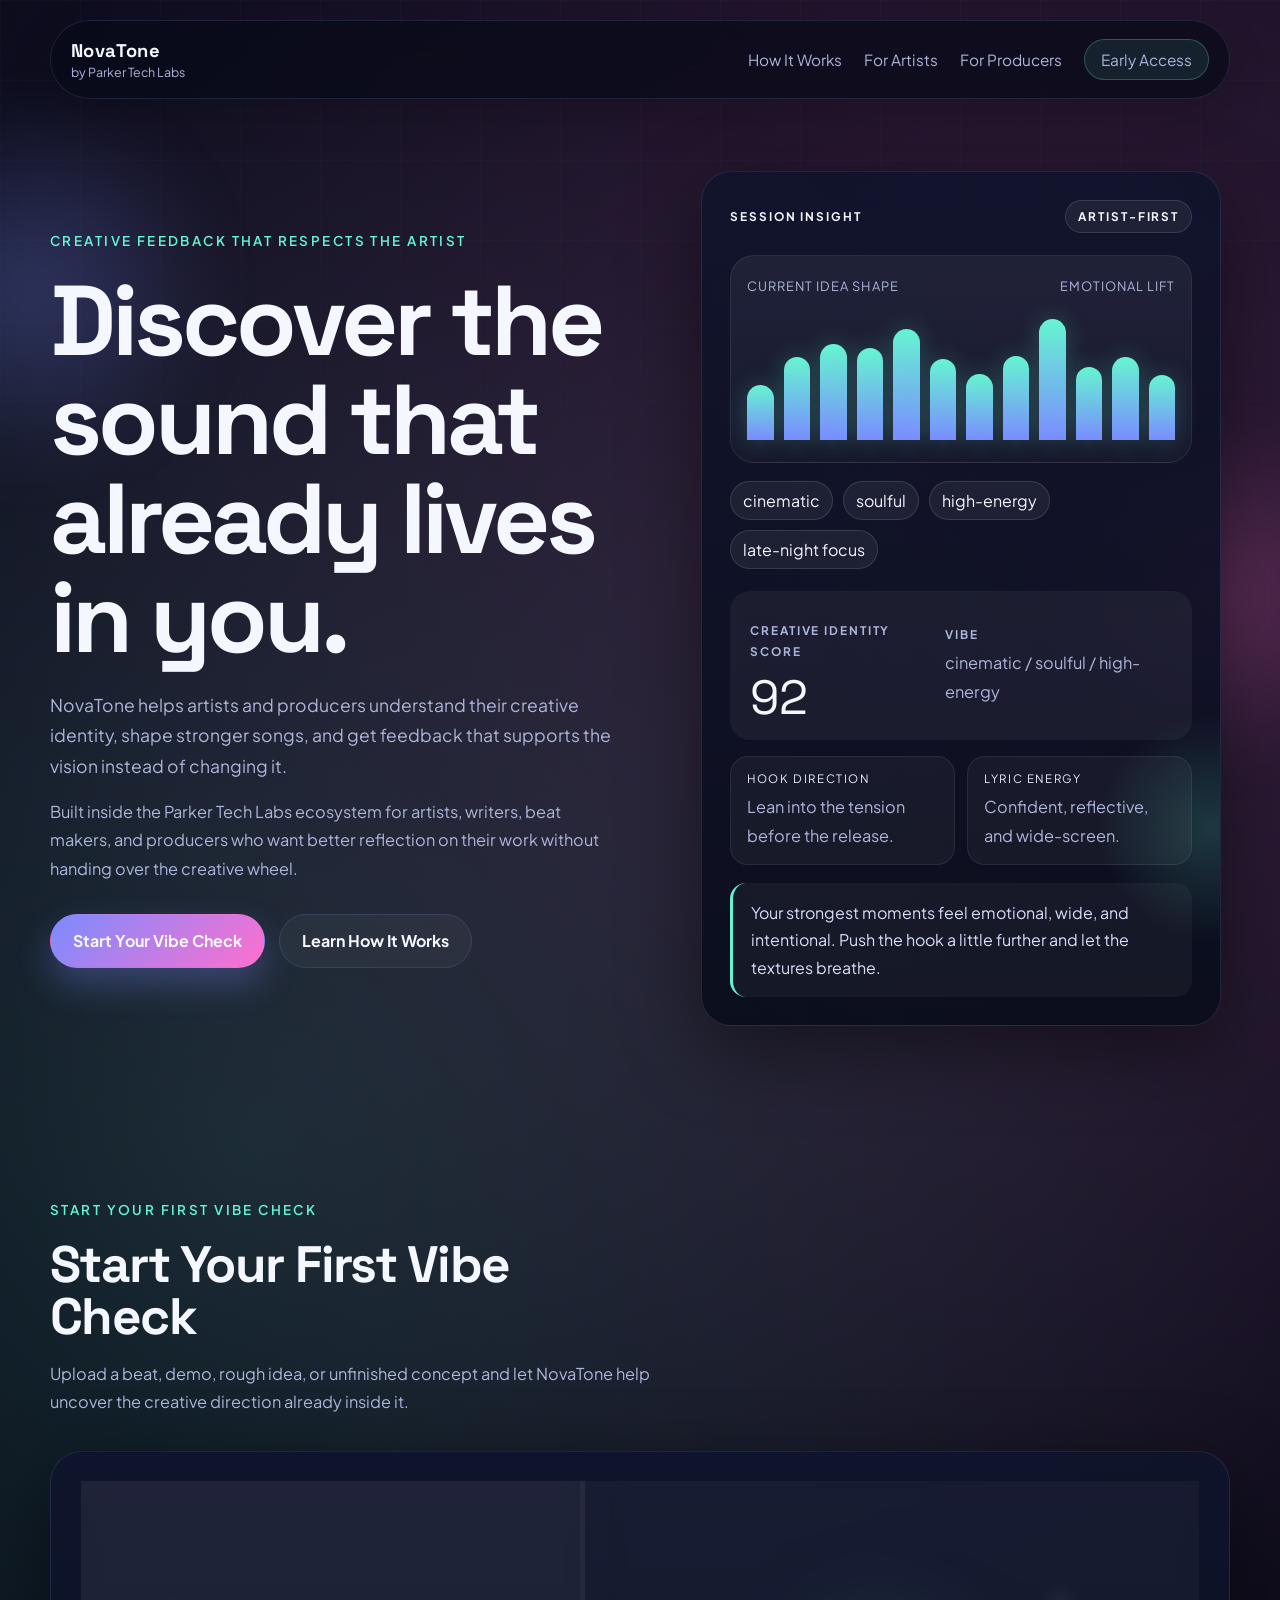
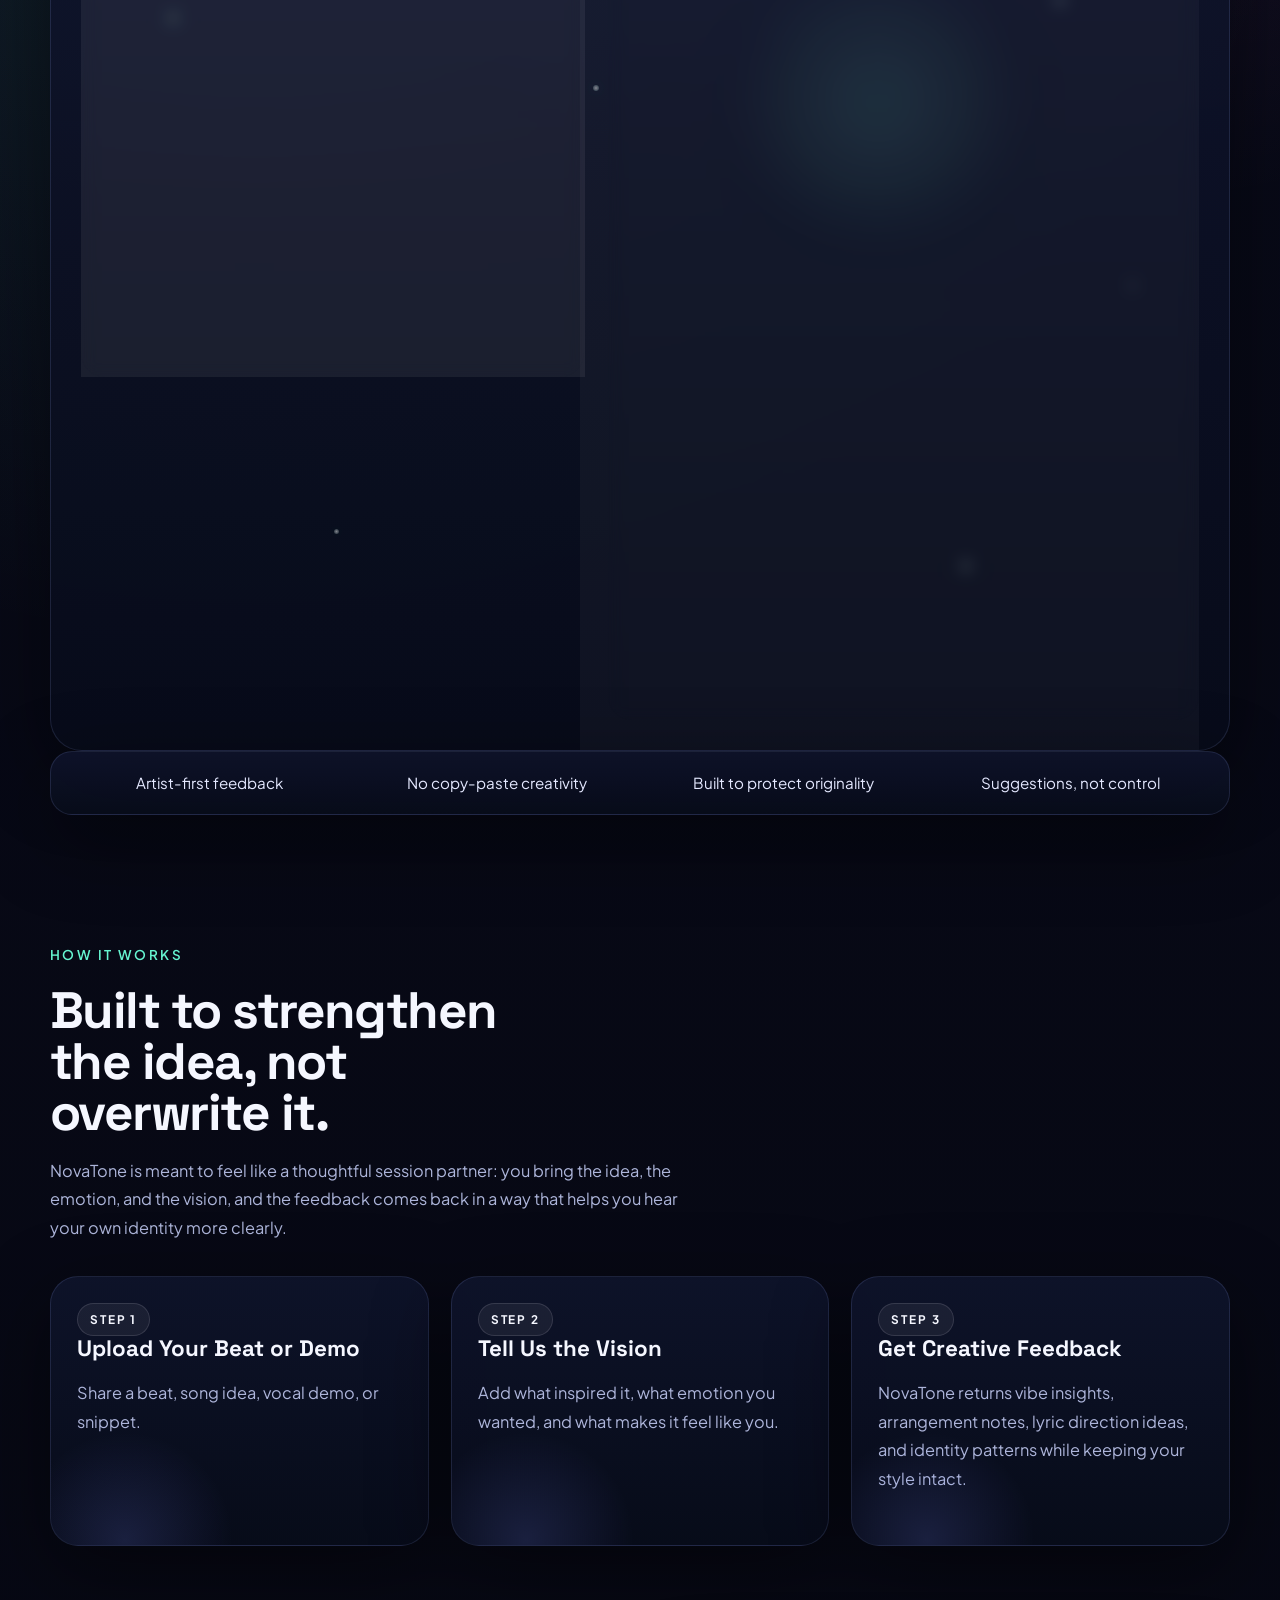
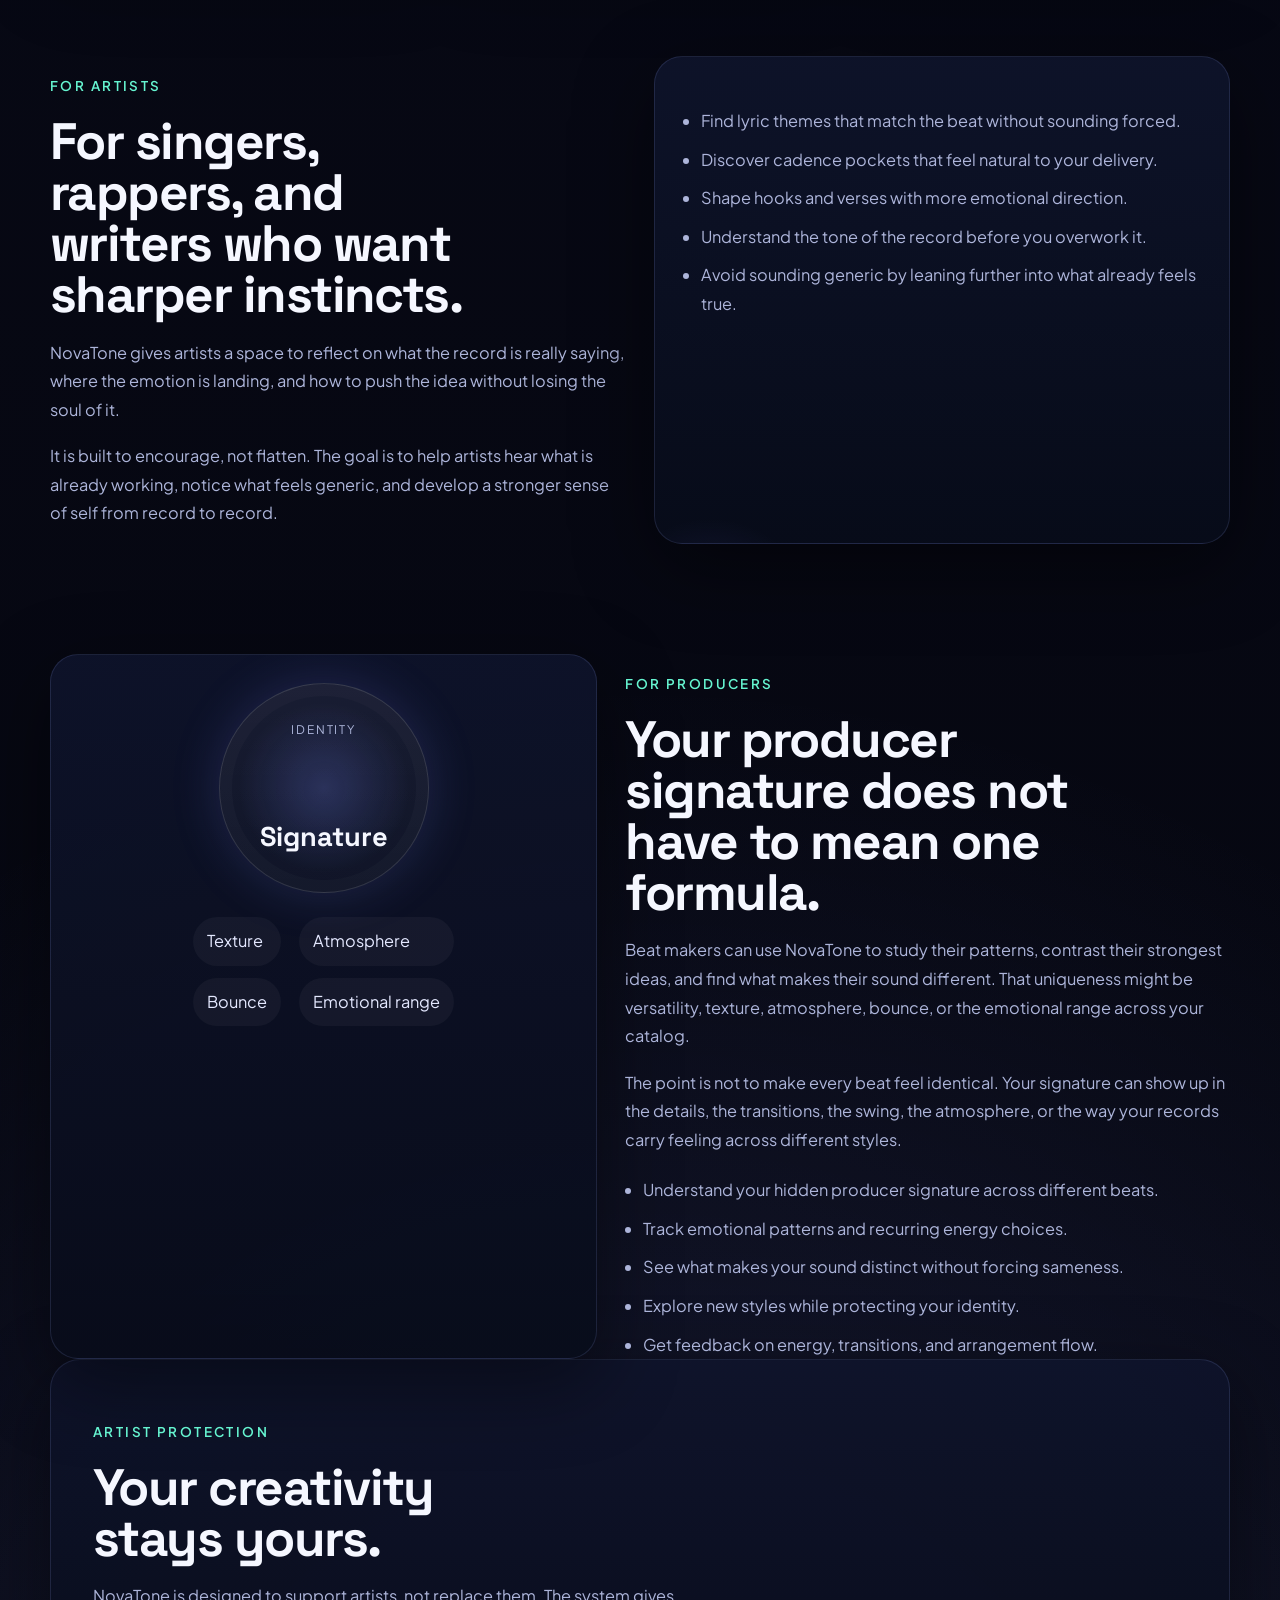
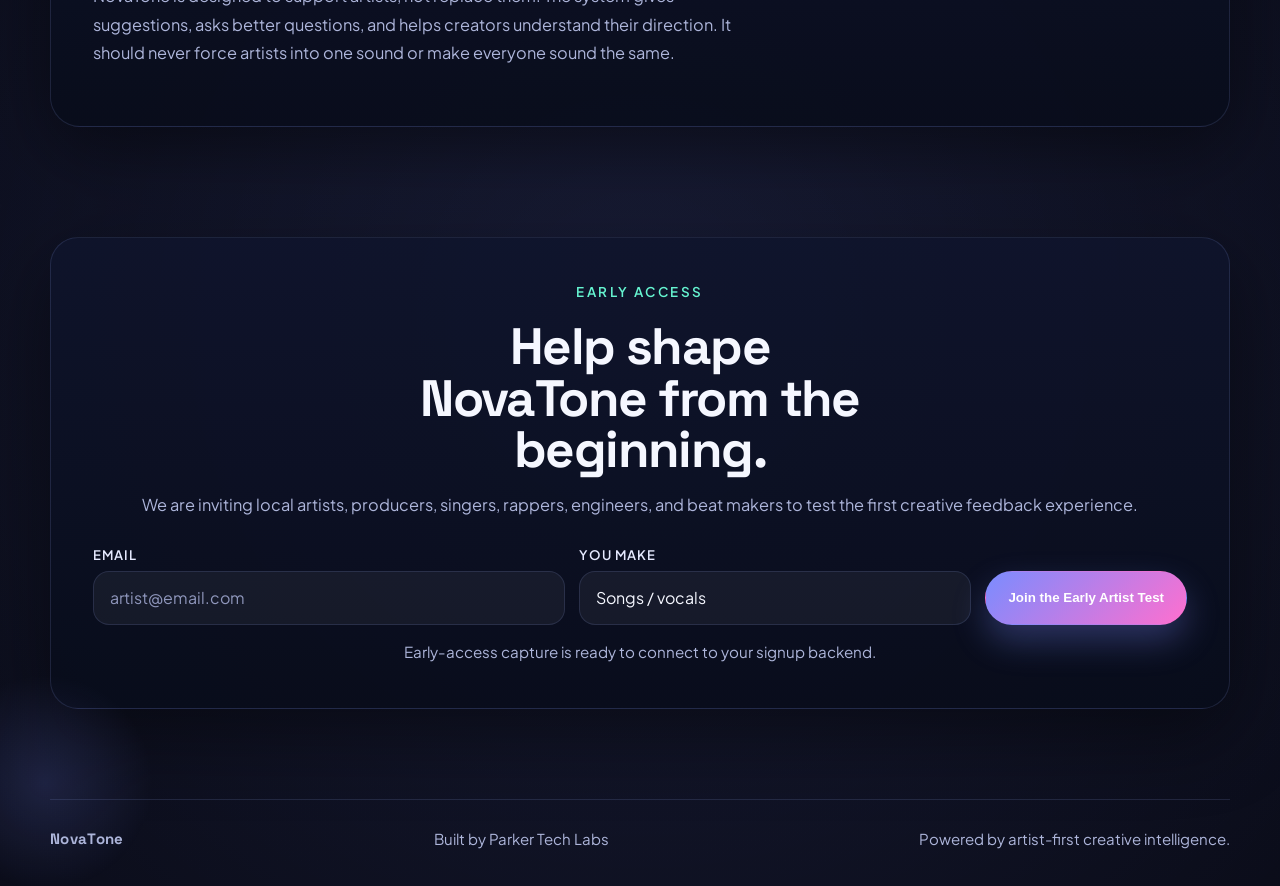
==== commit 49ccb465: "Add Vibe Check interaction to landing page" ====
--- a/index.html
+++ b/index.html
@@ -57,7 +57,7 @@
             without handing over the creative wheel.
           </p>
           <div class="hero-actions">
-            <a class="button button-primary" href="#early-access">Start Your Vibe Check</a>
+            <a class="button button-primary" href="#vibe-check">Start Your Vibe Check</a>
             <a class="button button-secondary" href="#how-it-works">Learn How It Works</a>
           </div>
         </div>
@@ -122,6 +122,191 @@
             <div class="insight-note">
               Your strongest moments feel emotional, wide, and intentional. Push
               the hook a little further and let the textures breathe.
+            </div>
+          </div>
+        </div>
+      </section>
+
+      <section class="section vibe-check-section" id="vibe-check">
+        <div class="section-heading reveal">
+          <p class="eyebrow">Start Your First Vibe Check</p>
+          <h2>Start Your First Vibe Check</h2>
+          <p>
+            Upload a beat, demo, rough idea, or unfinished concept and let
+            NovaTone help uncover the creative direction already inside it.
+          </p>
+        </div>
+
+        <div class="vibe-check-card interactive-card reveal">
+          <div class="vibe-check-glow"></div>
+          <div class="vibe-check-particles" aria-hidden="true">
+            <span></span>
+            <span></span>
+            <span></span>
+            <span></span>
+            <span></span>
+            <span></span>
+          </div>
+
+          <div class="vibe-check-layout">
+            <div class="upload-studio-panel">
+              <label class="studio-dropzone" id="studio-dropzone">
+                <input
+                  class="studio-file-input"
+                  id="studio-file-input"
+                  type="file"
+                  accept=".mp3,.wav,audio/mpeg,audio/wav"
+                >
+                <span class="studio-icon">+</span>
+                <span class="studio-title">Drop your track into the room</span>
+                <span class="studio-copy">MP3 / WAV support</span>
+                <span class="studio-helper">Finished track or rough idea — both are welcome.</span>
+              </label>
+
+              <div class="studio-status-card">
+                <div class="studio-status-top">
+                  <span class="studio-status-label">Creative intake</span>
+                  <span class="studio-status-percent" id="studio-upload-percent">0%</span>
+                </div>
+                <div class="studio-progress-track">
+                  <div class="studio-progress-fill" id="studio-upload-progress"></div>
+                </div>
+                <p class="studio-file-copy" id="studio-file-copy">
+                  No audio loaded yet. When you are ready, NovaTone will start by listening for mood, space, and intent.
+                </p>
+
+                <div class="studio-wave-preview" id="studio-wave-preview">
+                  <div class="studio-wave-top">
+                    <span>Waveform preview</span>
+                    <span>subtle motion</span>
+                  </div>
+                  <div class="studio-waveform" id="studio-waveform" aria-hidden="true">
+                    <span class="studio-wave-bar" data-base="32"></span>
+                    <span class="studio-wave-bar" data-base="44"></span>
+                    <span class="studio-wave-bar" data-base="58"></span>
+                    <span class="studio-wave-bar" data-base="72"></span>
+                    <span class="studio-wave-bar" data-base="48"></span>
+                    <span class="studio-wave-bar" data-base="66"></span>
+                    <span class="studio-wave-bar" data-base="81"></span>
+                    <span class="studio-wave-bar" data-base="53"></span>
+                    <span class="studio-wave-bar" data-base="70"></span>
+                    <span class="studio-wave-bar" data-base="60"></span>
+                    <span class="studio-wave-bar" data-base="76"></span>
+                    <span class="studio-wave-bar" data-base="50"></span>
+                  </div>
+                </div>
+              </div>
+            </div>
+
+            <div class="vibe-intent-panel">
+              <div class="vibe-field vibe-field-large">
+                <label for="track-inspiration">What inspired this track?</label>
+                <textarea
+                  id="track-inspiration"
+                  placeholder="A moment, a memory, a late-night drive, a scene, a feeling, or an unfinished thought."
+                  rows="4"
+                ></textarea>
+              </div>
+
+              <div class="vibe-field">
+                <span>What emotion or vibe are you aiming for?</span>
+                <div class="vibe-tag-grid" id="vibe-tag-grid">
+                  <button class="vibe-tag is-selected" data-vibe="cinematic" type="button">cinematic</button>
+                  <button class="vibe-tag" data-vibe="soulful" type="button">soulful</button>
+                  <button class="vibe-tag" data-vibe="nostalgic" type="button">nostalgic</button>
+                  <button class="vibe-tag" data-vibe="dark" type="button">dark</button>
+                  <button class="vibe-tag" data-vibe="uplifting" type="button">uplifting</button>
+                  <button class="vibe-tag" data-vibe="dreamy" type="button">dreamy</button>
+                  <button class="vibe-tag" data-vibe="experimental" type="button">experimental</button>
+                  <button class="vibe-tag" data-vibe="aggressive" type="button">aggressive</button>
+                  <button class="vibe-tag" data-vibe="atmospheric" type="button">atmospheric</button>
+                </div>
+              </div>
+
+              <div class="vibe-field vibe-field-large">
+                <label for="track-identity">What makes this feel like YOU?</label>
+                <textarea
+                  id="track-identity"
+                  placeholder="Describe the textures, pacing, bounce, melodies, or emotional choices that make this yours."
+                  rows="4"
+                ></textarea>
+              </div>
+
+              <div class="vibe-field">
+                <span>Is this:</span>
+                <div class="track-state-grid" id="track-state-grid">
+                  <button class="track-state is-selected" data-state="unfinished" type="button">unfinished</button>
+                  <button class="track-state" data-state="experimental" type="button">experimental</button>
+                  <button class="track-state" data-state="polished" type="button">polished</button>
+                  <button class="track-state" data-state="just an idea" type="button">just an idea</button>
+                </div>
+              </div>
+
+              <div class="vibe-field vibe-field-large">
+                <label for="track-inspirations">Whose storytelling or creative energy inspires you?</label>
+                <textarea
+                  id="track-inspirations"
+                  placeholder="Optional. Share the artists, scenes, albums, or moods that influence your direction."
+                  rows="3"
+                ></textarea>
+              </div>
+
+              <div class="vibe-actions">
+                <button class="button button-primary vibe-analyze-button" id="vibe-analyze-button" type="button">
+                  Analyze Creative Identity
+                </button>
+              </div>
+
+              <div class="vibe-loading" id="vibe-loading" aria-live="polite">
+                <div class="vibe-loading-orb"></div>
+                <p class="vibe-loading-title">NovaTone is listening for the emotional shape of the idea.</p>
+                <p class="vibe-loading-text" id="vibe-loading-text">Mapping emotional textures...</p>
+              </div>
+
+              <div class="vibe-results-preview" id="vibe-results-preview">
+                <div class="vibe-results-head">
+                  <p class="score-label">Analysis Preview</p>
+                  <span class="card-chip">supportive</span>
+                </div>
+
+                <div class="preview-result-block">
+                  <p class="preview-result-label">Vibe Summary</p>
+                  <p class="preview-result-copy" id="preview-vibe-summary">
+                    Strong late-night cinematic energy with immersive spacing and reflective tension.
+                  </p>
+                </div>
+
+                <div class="preview-result-block">
+                  <p class="preview-result-label">Emotional Energy Meter</p>
+                  <div class="preview-energy-meter" id="preview-energy-meter">
+                    <span class="preview-energy-bar" data-base="44"></span>
+                    <span class="preview-energy-bar" data-base="61"></span>
+                    <span class="preview-energy-bar" data-base="76"></span>
+                    <span class="preview-energy-bar" data-base="58"></span>
+                    <span class="preview-energy-bar" data-base="83"></span>
+                    <span class="preview-energy-bar" data-base="67"></span>
+                    <span class="preview-energy-bar" data-base="49"></span>
+                    <span class="preview-energy-bar" data-base="73"></span>
+                  </div>
+                </div>
+
+                <div class="preview-result-block">
+                  <p class="preview-result-label">Creative Identity Traits</p>
+                  <div class="preview-traits" id="preview-traits">
+                    <span>cinematic</span>
+                    <span>layered</span>
+                    <span>emotional pacing</span>
+                    <span>spacious transitions</span>
+                  </div>
+                </div>
+
+                <div class="preview-result-block">
+                  <p class="preview-result-label">Supportive Insight</p>
+                  <p class="preview-result-copy" id="preview-supportive-insight">
+                    Your sound leans toward emotional atmosphere and spacious transitions rather than overwhelming complexity.
+                  </p>
+                </div>
+              </div>
             </div>
           </div>
         </div>
--- a/css/styles.css
+++ b/css/styles.css
@@ -480,6 +480,444 @@
   border-radius: 22px;
 }
 
+.vibe-check-section {
+  padding-top: 26px;
+}
+
+.vibe-check-card {
+  position: relative;
+  margin-top: 34px;
+  padding: 30px;
+  border-radius: 32px;
+  border: 1px solid var(--line);
+  background: linear-gradient(180deg, rgba(15, 20, 44, 0.92), rgba(8, 12, 26, 0.9));
+  box-shadow: var(--shadow);
+  overflow: hidden;
+}
+
+.vibe-check-card::after {
+  content: "";
+  position: absolute;
+  inset: auto auto -36% -8%;
+  width: 18rem;
+  height: 18rem;
+  border-radius: 50%;
+  background: radial-gradient(circle, rgba(122, 140, 255, 0.18), transparent 68%);
+  pointer-events: none;
+}
+
+.vibe-check-glow {
+  position: absolute;
+  inset: 12% auto auto 58%;
+  width: 18rem;
+  height: 18rem;
+  border-radius: 50%;
+  background: radial-gradient(circle, rgba(102, 245, 209, 0.12), transparent 70%);
+  filter: blur(28px);
+  pointer-events: none;
+}
+
+.vibe-check-particles {
+  position: absolute;
+  inset: 0;
+  pointer-events: none;
+}
+
+.vibe-check-particles span {
+  position: absolute;
+  width: 8px;
+  height: 8px;
+  border-radius: 50%;
+  background: radial-gradient(circle, rgba(255, 255, 255, 0.8), rgba(102, 245, 209, 0.14));
+  box-shadow: 0 0 16px rgba(102, 245, 209, 0.18);
+  opacity: 0.6;
+  animation: float-particle 10s linear infinite;
+}
+
+.vibe-check-particles span:nth-child(1) {
+  top: 18%;
+  left: 10%;
+  animation-duration: 11s;
+}
+
+.vibe-check-particles span:nth-child(2) {
+  top: 26%;
+  left: 46%;
+  width: 6px;
+  height: 6px;
+  animation-duration: 8s;
+}
+
+.vibe-check-particles span:nth-child(3) {
+  top: 16%;
+  right: 14%;
+  animation-duration: 9s;
+}
+
+.vibe-check-particles span:nth-child(4) {
+  bottom: 24%;
+  left: 24%;
+  width: 5px;
+  height: 5px;
+  animation-duration: 12s;
+}
+
+.vibe-check-particles span:nth-child(5) {
+  bottom: 20%;
+  right: 22%;
+  animation-duration: 10s;
+}
+
+.vibe-check-particles span:nth-child(6) {
+  top: 48%;
+  right: 8%;
+  width: 5px;
+  height: 5px;
+  animation-duration: 13s;
+}
+
+.vibe-check-layout {
+  position: relative;
+  z-index: 1;
+  display: grid;
+  grid-template-columns: minmax(280px, 0.92fr) minmax(0, 1.08fr);
+  gap: 24px;
+  align-items: start;
+}
+
+.upload-studio-panel,
+.vibe-intent-panel,
+.vibe-results-preview {
+  border-radius: 24px;
+  border: 1px solid rgba(255, 255, 255, 0.08);
+  background: rgba(255, 255, 255, 0.035);
+  backdrop-filter: blur(8px);
+}
+
+.upload-studio-panel {
+  padding: 22px;
+}
+
+.studio-dropzone {
+  position: relative;
+  display: grid;
+  place-items: center;
+  min-height: 280px;
+  padding: 28px 24px;
+  text-align: center;
+  border: 1px dashed rgba(102, 245, 209, 0.24);
+  border-radius: 24px;
+  background:
+    radial-gradient(circle at top, rgba(102, 245, 209, 0.08), transparent 52%),
+    rgba(255, 255, 255, 0.03);
+  cursor: pointer;
+  transition:
+    transform 220ms ease,
+    border-color 220ms ease,
+    background-color 220ms ease,
+    box-shadow 220ms ease;
+}
+
+.studio-dropzone:hover,
+.studio-dropzone:focus-within,
+.studio-dropzone.is-dragover,
+.studio-dropzone.is-uploading {
+  transform: translateY(-3px);
+  border-color: rgba(102, 245, 209, 0.42);
+  box-shadow: 0 24px 60px rgba(0, 0, 0, 0.34);
+}
+
+.studio-dropzone.is-uploading {
+  box-shadow:
+    0 24px 60px rgba(0, 0, 0, 0.34),
+    0 0 40px rgba(102, 245, 209, 0.18);
+}
+
+.studio-file-input {
+  position: absolute;
+  width: 1px;
+  height: 1px;
+  opacity: 0;
+  pointer-events: none;
+}
+
+.studio-icon {
+  width: 76px;
+  height: 76px;
+  display: grid;
+  place-items: center;
+  border-radius: 50%;
+  background: rgba(255, 255, 255, 0.06);
+  color: var(--accent-strong);
+  font-size: 2rem;
+  line-height: 1;
+}
+
+.studio-title {
+  display: block;
+  margin-top: 16px;
+  color: var(--text);
+  font-family: "Space Grotesk", sans-serif;
+  font-size: 1.55rem;
+  line-height: 1.2;
+}
+
+.studio-copy,
+.studio-helper {
+  display: block;
+}
+
+.studio-copy {
+  margin-top: 8px;
+  color: #e1e7ff;
+  font-size: 0.88rem;
+  letter-spacing: 0.12em;
+  text-transform: uppercase;
+}
+
+.studio-helper {
+  max-width: 18rem;
+  margin-top: 14px;
+  color: var(--muted);
+}
+
+.studio-status-card {
+  margin-top: 18px;
+  padding: 18px;
+  border-radius: 20px;
+  background: rgba(255, 255, 255, 0.04);
+}
+
+.studio-status-top,
+.studio-wave-top,
+.vibe-results-head {
+  display: flex;
+  justify-content: space-between;
+  gap: 12px;
+  align-items: center;
+}
+
+.studio-status-label,
+.studio-status-percent,
+.studio-wave-top span,
+.preview-result-label {
+  color: #e6eaff;
+  font-size: 0.78rem;
+  letter-spacing: 0.14em;
+  text-transform: uppercase;
+}
+
+.studio-progress-track {
+  width: 100%;
+  height: 14px;
+  margin-top: 14px;
+  overflow: hidden;
+  border-radius: 999px;
+  background: rgba(255, 255, 255, 0.06);
+}
+
+.studio-progress-fill {
+  width: 0;
+  height: 100%;
+  border-radius: inherit;
+  background: linear-gradient(90deg, var(--accent-strong), var(--accent), var(--accent-soft));
+  transition: width 260ms ease;
+}
+
+.studio-file-copy {
+  margin: 14px 0 0;
+}
+
+.studio-wave-preview {
+  display: none;
+  margin-top: 16px;
+  padding: 16px;
+  border-radius: 18px;
+  background: rgba(255, 255, 255, 0.035);
+}
+
+.studio-wave-preview.is-visible {
+  display: block;
+}
+
+.studio-waveform,
+.preview-energy-meter {
+  display: flex;
+  align-items: end;
+  gap: 8px;
+  margin-top: 14px;
+  height: 110px;
+}
+
+.studio-wave-bar,
+.preview-energy-bar {
+  flex: 1 1 0;
+  min-width: 8px;
+  height: 36%;
+  border-radius: 999px 999px 10px 10px;
+  background: linear-gradient(180deg, var(--accent-strong), var(--accent));
+  box-shadow: 0 0 22px rgba(102, 245, 209, 0.22);
+  transition: height 380ms ease;
+}
+
+.vibe-intent-panel {
+  padding: 22px;
+}
+
+.vibe-field + .vibe-field,
+.vibe-actions,
+.vibe-loading,
+.vibe-results-preview {
+  margin-top: 18px;
+}
+
+.vibe-field {
+  display: grid;
+  gap: 10px;
+}
+
+.vibe-field label,
+.vibe-field > span {
+  color: #e6eaff;
+  font-size: 0.96rem;
+  font-weight: 600;
+}
+
+.vibe-field textarea {
+  width: 100%;
+  min-height: 122px;
+  padding: 16px 18px;
+  border: 1px solid var(--line);
+  border-radius: 18px;
+  background: rgba(255, 255, 255, 0.04);
+  color: var(--text);
+  resize: vertical;
+  outline: none;
+  transition: border-color 180ms ease, box-shadow 180ms ease, background-color 180ms ease;
+}
+
+.vibe-field textarea:focus {
+  border-color: rgba(102, 245, 209, 0.42);
+  box-shadow: 0 0 0 4px rgba(102, 245, 209, 0.08);
+  background: rgba(255, 255, 255, 0.06);
+}
+
+.vibe-tag-grid,
+.track-state-grid,
+.preview-traits {
+  display: flex;
+  flex-wrap: wrap;
+  gap: 10px;
+}
+
+.vibe-tag,
+.track-state {
+  padding: 12px 14px;
+  border: 1px solid rgba(255, 255, 255, 0.12);
+  border-radius: 999px;
+  background: rgba(255, 255, 255, 0.045);
+  color: var(--text);
+  cursor: pointer;
+  transition:
+    transform 180ms ease,
+    border-color 180ms ease,
+    box-shadow 180ms ease,
+    background-color 180ms ease;
+}
+
+.track-state {
+  border-radius: 18px;
+}
+
+.vibe-tag:hover,
+.vibe-tag:focus-visible,
+.vibe-tag.is-selected,
+.track-state:hover,
+.track-state:focus-visible,
+.track-state.is-selected {
+  transform: translateY(-2px);
+  border-color: rgba(255, 111, 207, 0.26);
+  background: rgba(255, 111, 207, 0.09);
+  box-shadow: 0 16px 34px rgba(0, 0, 0, 0.28);
+}
+
+.vibe-actions {
+  display: flex;
+}
+
+.vibe-analyze-button {
+  min-height: 58px;
+  padding-inline: 28px;
+  box-shadow:
+    0 16px 34px rgba(122, 140, 255, 0.3),
+    0 0 24px rgba(255, 111, 207, 0.12);
+}
+
+.vibe-loading {
+  display: none;
+  padding: 22px;
+  border-radius: 20px;
+  border: 1px solid rgba(102, 245, 209, 0.18);
+  background: rgba(102, 245, 209, 0.06);
+  text-align: center;
+}
+
+.vibe-loading.is-visible {
+  display: block;
+}
+
+.vibe-loading-orb {
+  width: 68px;
+  height: 68px;
+  margin: 0 auto;
+  border-radius: 50%;
+  background:
+    radial-gradient(circle at 30% 30%, rgba(255, 255, 255, 0.46), transparent 32%),
+    linear-gradient(135deg, var(--accent-strong), var(--accent-soft));
+  box-shadow: 0 0 38px rgba(122, 140, 255, 0.28);
+  animation: pulse-glow 1.8s ease-in-out infinite;
+}
+
+.vibe-loading-title,
+.vibe-loading-text {
+  margin: 16px 0 0;
+}
+
+.vibe-loading-title {
+  color: #e6eaff;
+}
+
+.vibe-loading-text {
+  color: var(--accent-strong);
+  font-family: "Space Grotesk", sans-serif;
+  font-size: 1.08rem;
+}
+
+.vibe-results-preview {
+  display: none;
+  padding: 20px;
+}
+
+.vibe-results-preview.is-visible {
+  display: block;
+}
+
+.preview-result-block + .preview-result-block {
+  margin-top: 18px;
+}
+
+.preview-result-copy {
+  margin: 10px 0 0;
+}
+
+.preview-traits span {
+  padding: 10px 14px;
+  border-radius: 999px;
+  border: 1px solid rgba(255, 255, 255, 0.12);
+  background: rgba(255, 255, 255, 0.045);
+  color: #e6eaff;
+}
+
 .philosophy-strip p {
   margin: 0;
   font-size: 0.95rem;
@@ -704,6 +1142,33 @@
   color: var(--accent-strong);
 }
 
+@keyframes float-particle {
+  0% {
+    transform: translateY(0) scale(1);
+    opacity: 0.2;
+  }
+  50% {
+    transform: translateY(-18px) scale(1.08);
+    opacity: 0.8;
+  }
+  100% {
+    transform: translateY(-34px) scale(0.96);
+    opacity: 0.1;
+  }
+}
+
+@keyframes pulse-glow {
+  0%,
+  100% {
+    transform: scale(1);
+    box-shadow: 0 0 38px rgba(122, 140, 255, 0.28);
+  }
+  50% {
+    transform: scale(1.06);
+    box-shadow: 0 0 54px rgba(255, 111, 207, 0.2);
+  }
+}
+
 .site-footer {
   width: min(1180px, calc(100% - 32px));
   margin: 0 auto 34px;
@@ -788,6 +1253,7 @@
   }
 
   .hero,
+  .vibe-check-layout,
   .split-section,
   .split-section.reverse,
   .three-up,
@@ -801,9 +1267,15 @@
   }
 
   .analysis-card,
+  .vibe-check-card,
   .cta-panel,
   .ethics-section {
     padding: 24px;
+  }
+
+  .upload-studio-panel,
+  .vibe-intent-panel {
+    padding: 20px;
   }
 
   .early-access-form,
@@ -842,6 +1314,10 @@
     padding-top: 84px;
   }
 
+  .vibe-check-section {
+    padding-top: 24px;
+  }
+
   .hero-actions,
   .score-panel,
   .early-access-form {
@@ -849,6 +1325,21 @@
     align-items: stretch;
   }
 
+  .vibe-actions {
+    display: block;
+  }
+
+  .vibe-tag-grid,
+  .track-state-grid {
+    display: grid;
+    grid-template-columns: 1fr 1fr;
+  }
+
+  .studio-waveform,
+  .preview-energy-meter {
+    gap: 6px;
+  }
+
   .wave-bars {
     gap: 7px;
     height: 110px;
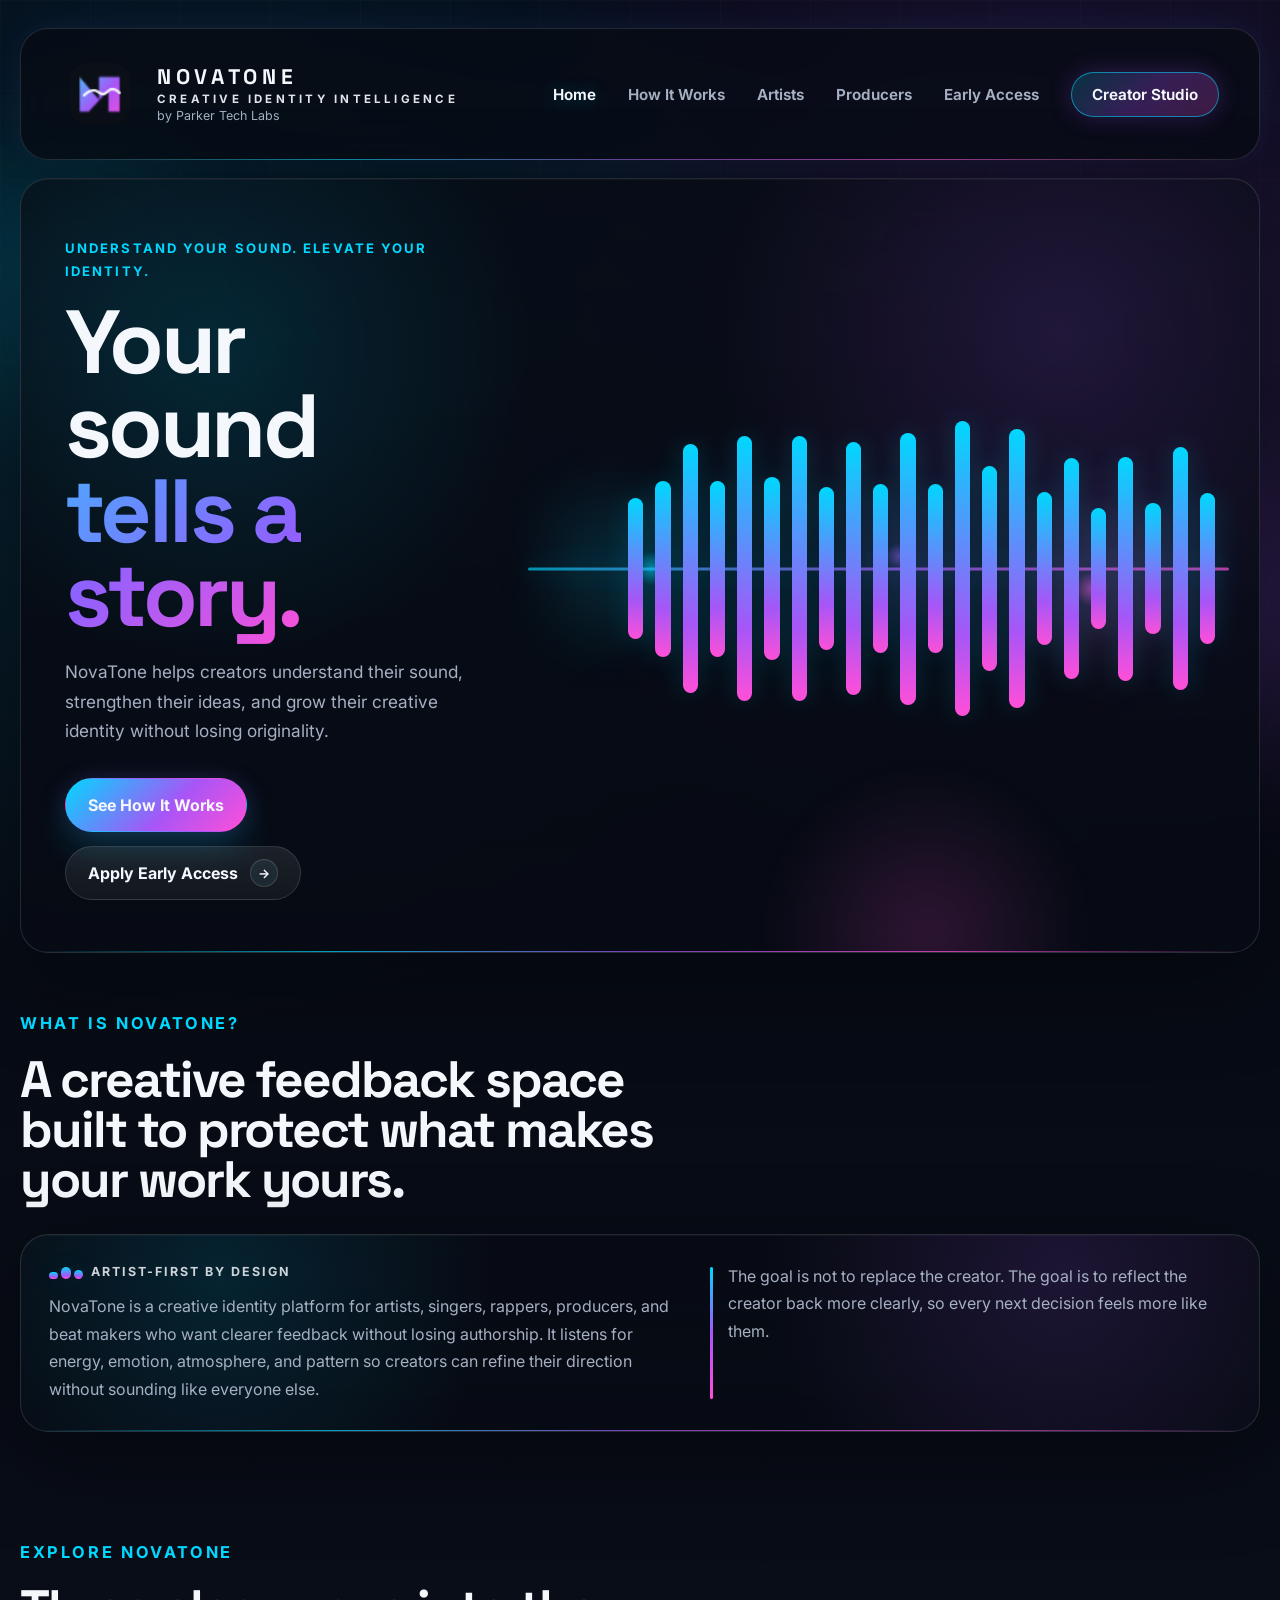
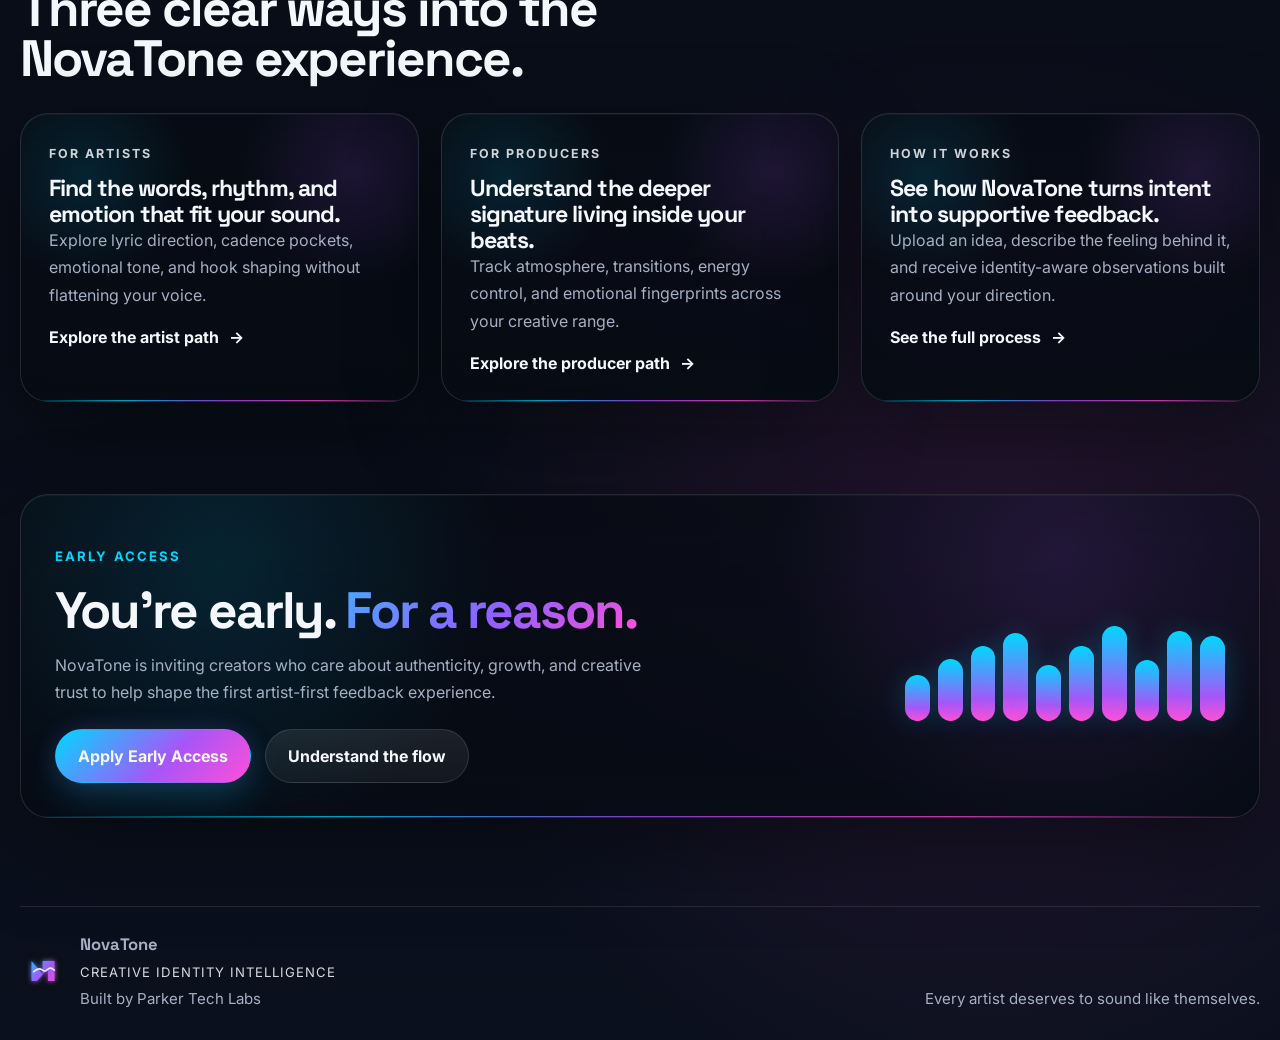
==== commit cb6726d4: "Build multi-page site and creator studio" ====
--- a/index.html
+++ b/index.html
@@ -5,475 +5,217 @@
   <meta name="viewport" content="width=device-width, initial-scale=1.0">
   <meta
     name="description"
-    content="NovaTone helps artists and producers understand their creative identity, shape stronger songs, and get feedback that supports the vision instead of changing it."
+    content="NovaTone helps creators understand their sound, strengthen their ideas, and grow their creative identity without losing originality."
   >
-  <title>NovaTone | Artist-First Creative Feedback</title>
+  <title>NovaTone | Creative Identity Intelligence</title>
+  <link rel="icon" type="image/svg+xml" href="assets/novatone-mark.svg">
   <link rel="preconnect" href="https://fonts.googleapis.com">
   <link rel="preconnect" href="https://fonts.gstatic.com" crossorigin>
   <link
-    href="https://fonts.googleapis.com/css2?family=Space+Grotesk:wght@400;500;700&family=Plus+Jakarta+Sans:wght@400;500;600;700&display=swap"
+    href="https://fonts.googleapis.com/css2?family=Inter:wght@400;500;600;700&family=Space+Grotesk:wght@400;500;700&family=Plus+Jakarta+Sans:wght@400;500;600;700&display=swap"
     rel="stylesheet"
   >
   <link rel="stylesheet" href="css/styles.css">
 </head>
 <body>
-  <div class="site-shell">
+  <div class="page-shell">
     <div class="ambient ambient-one"></div>
     <div class="ambient ambient-two"></div>
     <div class="grid-glow"></div>
-
-    <header class="site-header">
-      <a class="brand" href="#top" aria-label="NovaTone home">
-        <span class="brand-mark">NovaTone</span>
-        <span class="brand-sub">by Parker Tech Labs</span>
-      </a>
-
-      <button class="menu-toggle" type="button" aria-expanded="false" aria-controls="site-nav">
-        <span></span>
-        <span></span>
-      </button>
-
-      <nav class="site-nav" id="site-nav">
-        <a href="#how-it-works">How It Works</a>
-        <a href="#for-artists">For Artists</a>
-        <a href="#for-producers">For Producers</a>
-        <a class="nav-cta" href="#early-access">Early Access</a>
-      </nav>
+    <div class="ambient-lines"></div>
+
+    <header class="nt-header">
+      <div class="nt-header-inner">
+        <a href="index.html" class="nt-brand">
+          <img src="assets/novatone-logo.png" alt="NovaTone logo" class="nt-logo">
+          <div class="nt-brand-copy">
+            <span class="nt-wordmark">NovaTone</span>
+            <span class="nt-tagline">Creative Identity Intelligence</span>
+            <span class="nt-built">by Parker Tech Labs</span>
+          </div>
+        </a>
+
+        <button class="nt-menu-toggle" aria-label="Open navigation" aria-expanded="false">
+          <span></span>
+          <span></span>
+          <span></span>
+        </button>
+
+        <nav class="nt-nav">
+          <a href="index.html" class="is-active" aria-current="page">Home</a>
+          <a href="how-it-works.html">How It Works</a>
+          <a href="artists.html">Artists</a>
+          <a href="producers.html">Producers</a>
+          <a href="early-access.html">Early Access</a>
+          <a href="creator-studio.html" class="nt-nav-cta">Creator Studio</a>
+        </nav>
+      </div>
     </header>
 
-    <main id="top">
-      <section class="hero">
-        <div class="hero-copy reveal">
-          <p class="eyebrow">Creative feedback that respects the artist</p>
-          <h1>Discover the sound that already lives in you.</h1>
-          <p class="hero-text">
-            NovaTone helps artists and producers understand their creative identity,
-            shape stronger songs, and get feedback that supports the vision instead
-            of changing it.
+    <div class="nt-shell">
+      <section class="nt-hero">
+        <div class="nt-hero-copy reveal">
+          <p class="eyebrow">UNDERSTAND YOUR SOUND. ELEVATE YOUR IDENTITY.</p>
+          <h1>Your sound <span>tells a story.</span></h1>
+          <p class="nt-hero-body">
+            NovaTone helps creators understand their sound, strengthen their ideas,
+            and grow their creative identity without losing originality.
           </p>
-          <p class="hero-support">
-            Built inside the Parker Tech Labs ecosystem for artists, writers,
-            beat makers, and producers who want better reflection on their work
-            without handing over the creative wheel.
-          </p>
-          <div class="hero-actions">
-            <a class="button button-primary" href="#vibe-check">Start Your Vibe Check</a>
-            <a class="button button-secondary" href="#how-it-works">Learn How It Works</a>
-          </div>
-        </div>
-
-        <div class="hero-visual reveal">
-          <div class="analysis-card">
-            <div class="card-topline">
-              <span class="card-label">Session Insight</span>
-              <span class="card-chip">Artist-first</span>
+          <div class="nt-hero-actions">
+            <a class="button button-primary" href="how-it-works.html">See How It Works</a>
+            <a class="button button-secondary nt-secondary-action" href="early-access.html">
+              <span>Apply Early Access</span>
+              <span class="nt-play-icon" aria-hidden="true">→</span>
+            </a>
+          </div>
+        </div>
+
+        <div class="nt-wave-bg" aria-hidden="true">
+          <div class="nt-wave-ribbon"></div>
+          <div class="nt-wave-bars">
+            <span class="wave-bar" data-base="34"></span>
+            <span class="wave-bar" data-base="46"></span>
+            <span class="wave-bar" data-base="72"></span>
+            <span class="wave-bar" data-base="55"></span>
+            <span class="wave-bar" data-base="88"></span>
+            <span class="wave-bar" data-base="66"></span>
+            <span class="wave-bar" data-base="93"></span>
+            <span class="wave-bar" data-base="58"></span>
+            <span class="wave-bar" data-base="81"></span>
+            <span class="wave-bar" data-base="49"></span>
+            <span class="wave-bar" data-base="76"></span>
+            <span class="wave-bar" data-base="43"></span>
+            <span class="wave-bar" data-base="84"></span>
+            <span class="wave-bar" data-base="61"></span>
+            <span class="wave-bar" data-base="90"></span>
+            <span class="wave-bar" data-base="56"></span>
+            <span class="wave-bar" data-base="79"></span>
+            <span class="wave-bar" data-base="47"></span>
+            <span class="wave-bar" data-base="74"></span>
+            <span class="wave-bar" data-base="40"></span>
+            <span class="wave-bar" data-base="69"></span>
+            <span class="wave-bar" data-base="37"></span>
+          </div>
+        </div>
+      </section>
+    </div>
+
+    <main>
+      <section class="nt-section" id="what-is-novatone">
+        <div class="nt-section-heading reveal">
+          <p class="eyebrow">What Is NovaTone?</p>
+          <h2>A creative feedback space built to protect what makes your work yours.</h2>
+        </div>
+
+        <div class="nt-card nt-intro-card interactive-card reveal">
+          <div>
+            <div class="nt-kicker">
+              <span class="nt-wave-chip" aria-hidden="true">
+                <span></span>
+                <span></span>
+                <span></span>
+              </span>
+              Artist-first by design
             </div>
-
-            <div class="wave-panel">
-              <div class="wave-caption">
-                <span>Current idea shape</span>
-                <span>Emotional lift</span>
-              </div>
-              <div class="wave-bars" aria-hidden="true">
-                <span class="wave-bar" data-base="46"></span>
-                <span class="wave-bar" data-base="62"></span>
-                <span class="wave-bar" data-base="78"></span>
-                <span class="wave-bar" data-base="58"></span>
-                <span class="wave-bar" data-base="88"></span>
-                <span class="wave-bar" data-base="72"></span>
-                <span class="wave-bar" data-base="54"></span>
-                <span class="wave-bar" data-base="68"></span>
-                <span class="wave-bar" data-base="82"></span>
-                <span class="wave-bar" data-base="60"></span>
-                <span class="wave-bar" data-base="76"></span>
-                <span class="wave-bar" data-base="52"></span>
-              </div>
+            <p>
+              NovaTone is a creative identity platform for artists, singers,
+              rappers, producers, and beat makers who want clearer feedback
+              without losing authorship. It listens for energy, emotion,
+              atmosphere, and pattern so creators can refine their direction
+              without sounding like everyone else.
+            </p>
+          </div>
+          <div class="nt-quote">
+            <p>
+              The goal is not to replace the creator. The goal is to reflect the
+              creator back more clearly, so every next decision feels more like
+              them.
+            </p>
+          </div>
+        </div>
+      </section>
+
+      <section class="nt-section">
+        <div class="nt-section-heading reveal">
+          <p class="eyebrow">Explore NovaTone</p>
+          <h2>Three clear ways into the NovaTone experience.</h2>
+        </div>
+
+        <div class="nt-grid three-up">
+          <article class="nt-card interactive-card reveal">
+            <div class="nt-kicker">For Artists</div>
+            <h3>Find the words, rhythm, and emotion that fit your sound.</h3>
+            <p>
+              Explore lyric direction, cadence pockets, emotional tone, and hook
+              shaping without flattening your voice.
+            </p>
+            <a href="artists.html" class="nt-link-row">Explore the artist path <span aria-hidden="true">→</span></a>
+          </article>
+
+          <article class="nt-card interactive-card reveal">
+            <div class="nt-kicker">For Producers</div>
+            <h3>Understand the deeper signature living inside your beats.</h3>
+            <p>
+              Track atmosphere, transitions, energy control, and emotional
+              fingerprints across your creative range.
+            </p>
+            <a href="producers.html" class="nt-link-row">Explore the producer path <span aria-hidden="true">→</span></a>
+          </article>
+
+          <article class="nt-card interactive-card reveal">
+            <div class="nt-kicker">How It Works</div>
+            <h3>See how NovaTone turns intent into supportive feedback.</h3>
+            <p>
+              Upload an idea, describe the feeling behind it, and receive
+              identity-aware observations built around your direction.
+            </p>
+            <a href="how-it-works.html" class="nt-link-row">See the full process <span aria-hidden="true">→</span></a>
+          </article>
+        </div>
+      </section>
+
+      <section class="nt-section">
+        <div class="nt-home-cta reveal">
+          <div class="nt-home-cta-copy">
+            <p class="eyebrow">Early Access</p>
+            <h2>You’re early. <span>For a reason.</span></h2>
+            <p>
+              NovaTone is inviting creators who care about authenticity, growth,
+              and creative trust to help shape the first artist-first feedback
+              experience.
+            </p>
+            <div class="nt-home-cta-actions">
+              <a href="early-access.html" class="button button-primary">Apply Early Access</a>
+              <a href="how-it-works.html" class="button button-secondary">Understand the flow</a>
             </div>
-
-            <div class="tag-row">
-              <span class="tag">cinematic</span>
-              <span class="tag">soulful</span>
-              <span class="tag">high-energy</span>
-              <span class="tag">late-night focus</span>
-            </div>
-
-            <div class="score-panel">
-              <div>
-                <p class="score-label">Creative Identity Score</p>
-                <p class="score-value">92</p>
-              </div>
-              <div class="score-copy">
-                <p class="score-title">Vibe</p>
-                <p>cinematic / soulful / high-energy</p>
-              </div>
-            </div>
-
-            <div class="mini-insights">
-              <div class="mini-card">
-                <p class="mini-label">Hook Direction</p>
-                <p>Lean into the tension before the release.</p>
-              </div>
-              <div class="mini-card">
-                <p class="mini-label">Lyric Energy</p>
-                <p>Confident, reflective, and wide-screen.</p>
-              </div>
-            </div>
-
-            <div class="insight-note">
-              Your strongest moments feel emotional, wide, and intentional. Push
-              the hook a little further and let the textures breathe.
-            </div>
-          </div>
-        </div>
-      </section>
-
-      <section class="section vibe-check-section" id="vibe-check">
-        <div class="section-heading reveal">
-          <p class="eyebrow">Start Your First Vibe Check</p>
-          <h2>Start Your First Vibe Check</h2>
-          <p>
-            Upload a beat, demo, rough idea, or unfinished concept and let
-            NovaTone help uncover the creative direction already inside it.
-          </p>
-        </div>
-
-        <div class="vibe-check-card interactive-card reveal">
-          <div class="vibe-check-glow"></div>
-          <div class="vibe-check-particles" aria-hidden="true">
-            <span></span>
-            <span></span>
-            <span></span>
-            <span></span>
-            <span></span>
-            <span></span>
-          </div>
-
-          <div class="vibe-check-layout">
-            <div class="upload-studio-panel">
-              <label class="studio-dropzone" id="studio-dropzone">
-                <input
-                  class="studio-file-input"
-                  id="studio-file-input"
-                  type="file"
-                  accept=".mp3,.wav,audio/mpeg,audio/wav"
-                >
-                <span class="studio-icon">+</span>
-                <span class="studio-title">Drop your track into the room</span>
-                <span class="studio-copy">MP3 / WAV support</span>
-                <span class="studio-helper">Finished track or rough idea — both are welcome.</span>
-              </label>
-
-              <div class="studio-status-card">
-                <div class="studio-status-top">
-                  <span class="studio-status-label">Creative intake</span>
-                  <span class="studio-status-percent" id="studio-upload-percent">0%</span>
-                </div>
-                <div class="studio-progress-track">
-                  <div class="studio-progress-fill" id="studio-upload-progress"></div>
-                </div>
-                <p class="studio-file-copy" id="studio-file-copy">
-                  No audio loaded yet. When you are ready, NovaTone will start by listening for mood, space, and intent.
-                </p>
-
-                <div class="studio-wave-preview" id="studio-wave-preview">
-                  <div class="studio-wave-top">
-                    <span>Waveform preview</span>
-                    <span>subtle motion</span>
-                  </div>
-                  <div class="studio-waveform" id="studio-waveform" aria-hidden="true">
-                    <span class="studio-wave-bar" data-base="32"></span>
-                    <span class="studio-wave-bar" data-base="44"></span>
-                    <span class="studio-wave-bar" data-base="58"></span>
-                    <span class="studio-wave-bar" data-base="72"></span>
-                    <span class="studio-wave-bar" data-base="48"></span>
-                    <span class="studio-wave-bar" data-base="66"></span>
-                    <span class="studio-wave-bar" data-base="81"></span>
-                    <span class="studio-wave-bar" data-base="53"></span>
-                    <span class="studio-wave-bar" data-base="70"></span>
-                    <span class="studio-wave-bar" data-base="60"></span>
-                    <span class="studio-wave-bar" data-base="76"></span>
-                    <span class="studio-wave-bar" data-base="50"></span>
-                  </div>
-                </div>
-              </div>
-            </div>
-
-            <div class="vibe-intent-panel">
-              <div class="vibe-field vibe-field-large">
-                <label for="track-inspiration">What inspired this track?</label>
-                <textarea
-                  id="track-inspiration"
-                  placeholder="A moment, a memory, a late-night drive, a scene, a feeling, or an unfinished thought."
-                  rows="4"
-                ></textarea>
-              </div>
-
-              <div class="vibe-field">
-                <span>What emotion or vibe are you aiming for?</span>
-                <div class="vibe-tag-grid" id="vibe-tag-grid">
-                  <button class="vibe-tag is-selected" data-vibe="cinematic" type="button">cinematic</button>
-                  <button class="vibe-tag" data-vibe="soulful" type="button">soulful</button>
-                  <button class="vibe-tag" data-vibe="nostalgic" type="button">nostalgic</button>
-                  <button class="vibe-tag" data-vibe="dark" type="button">dark</button>
-                  <button class="vibe-tag" data-vibe="uplifting" type="button">uplifting</button>
-                  <button class="vibe-tag" data-vibe="dreamy" type="button">dreamy</button>
-                  <button class="vibe-tag" data-vibe="experimental" type="button">experimental</button>
-                  <button class="vibe-tag" data-vibe="aggressive" type="button">aggressive</button>
-                  <button class="vibe-tag" data-vibe="atmospheric" type="button">atmospheric</button>
-                </div>
-              </div>
-
-              <div class="vibe-field vibe-field-large">
-                <label for="track-identity">What makes this feel like YOU?</label>
-                <textarea
-                  id="track-identity"
-                  placeholder="Describe the textures, pacing, bounce, melodies, or emotional choices that make this yours."
-                  rows="4"
-                ></textarea>
-              </div>
-
-              <div class="vibe-field">
-                <span>Is this:</span>
-                <div class="track-state-grid" id="track-state-grid">
-                  <button class="track-state is-selected" data-state="unfinished" type="button">unfinished</button>
-                  <button class="track-state" data-state="experimental" type="button">experimental</button>
-                  <button class="track-state" data-state="polished" type="button">polished</button>
-                  <button class="track-state" data-state="just an idea" type="button">just an idea</button>
-                </div>
-              </div>
-
-              <div class="vibe-field vibe-field-large">
-                <label for="track-inspirations">Whose storytelling or creative energy inspires you?</label>
-                <textarea
-                  id="track-inspirations"
-                  placeholder="Optional. Share the artists, scenes, albums, or moods that influence your direction."
-                  rows="3"
-                ></textarea>
-              </div>
-
-              <div class="vibe-actions">
-                <button class="button button-primary vibe-analyze-button" id="vibe-analyze-button" type="button">
-                  Analyze Creative Identity
-                </button>
-              </div>
-
-              <div class="vibe-loading" id="vibe-loading" aria-live="polite">
-                <div class="vibe-loading-orb"></div>
-                <p class="vibe-loading-title">NovaTone is listening for the emotional shape of the idea.</p>
-                <p class="vibe-loading-text" id="vibe-loading-text">Mapping emotional textures...</p>
-              </div>
-
-              <div class="vibe-results-preview" id="vibe-results-preview">
-                <div class="vibe-results-head">
-                  <p class="score-label">Analysis Preview</p>
-                  <span class="card-chip">supportive</span>
-                </div>
-
-                <div class="preview-result-block">
-                  <p class="preview-result-label">Vibe Summary</p>
-                  <p class="preview-result-copy" id="preview-vibe-summary">
-                    Strong late-night cinematic energy with immersive spacing and reflective tension.
-                  </p>
-                </div>
-
-                <div class="preview-result-block">
-                  <p class="preview-result-label">Emotional Energy Meter</p>
-                  <div class="preview-energy-meter" id="preview-energy-meter">
-                    <span class="preview-energy-bar" data-base="44"></span>
-                    <span class="preview-energy-bar" data-base="61"></span>
-                    <span class="preview-energy-bar" data-base="76"></span>
-                    <span class="preview-energy-bar" data-base="58"></span>
-                    <span class="preview-energy-bar" data-base="83"></span>
-                    <span class="preview-energy-bar" data-base="67"></span>
-                    <span class="preview-energy-bar" data-base="49"></span>
-                    <span class="preview-energy-bar" data-base="73"></span>
-                  </div>
-                </div>
-
-                <div class="preview-result-block">
-                  <p class="preview-result-label">Creative Identity Traits</p>
-                  <div class="preview-traits" id="preview-traits">
-                    <span>cinematic</span>
-                    <span>layered</span>
-                    <span>emotional pacing</span>
-                    <span>spacious transitions</span>
-                  </div>
-                </div>
-
-                <div class="preview-result-block">
-                  <p class="preview-result-label">Supportive Insight</p>
-                  <p class="preview-result-copy" id="preview-supportive-insight">
-                    Your sound leans toward emotional atmosphere and spacious transitions rather than overwhelming complexity.
-                  </p>
-                </div>
-              </div>
-            </div>
-          </div>
-        </div>
-      </section>
-
-      <section class="philosophy-strip reveal" aria-label="NovaTone philosophy">
-        <p>Artist-first feedback</p>
-        <p>No copy-paste creativity</p>
-        <p>Built to protect originality</p>
-        <p>Suggestions, not control</p>
-      </section>
-
-      <section class="section" id="how-it-works">
-        <div class="section-heading reveal">
-          <p class="eyebrow">How It Works</p>
-          <h2>Built to strengthen the idea, not overwrite it.</h2>
-          <p>
-            NovaTone is meant to feel like a thoughtful session partner: you bring
-            the idea, the emotion, and the vision, and the feedback comes back in
-            a way that helps you hear your own identity more clearly.
-          </p>
-        </div>
-
-        <div class="card-grid three-up">
-          <article class="info-card interactive-card reveal">
-            <span class="step-number">Step 1</span>
-            <h3>Upload Your Beat or Demo</h3>
-            <p>Share a beat, song idea, vocal demo, or snippet.</p>
-          </article>
-
-          <article class="info-card interactive-card reveal">
-            <span class="step-number">Step 2</span>
-            <h3>Tell Us the Vision</h3>
-            <p>
-              Add what inspired it, what emotion you wanted, and what makes it
-              feel like you.
-            </p>
-          </article>
-
-          <article class="info-card interactive-card reveal">
-            <span class="step-number">Step 3</span>
-            <h3>Get Creative Feedback</h3>
-            <p>
-              NovaTone returns vibe insights, arrangement notes, lyric direction
-              ideas, and identity patterns while keeping your style intact.
-            </p>
-          </article>
-        </div>
-      </section>
-
-      <section class="section split-section" id="for-artists">
-        <div class="section-heading reveal">
-          <p class="eyebrow">For Artists</p>
-          <h2>For singers, rappers, and writers who want sharper instincts.</h2>
-          <p>
-            NovaTone gives artists a space to reflect on what the record is really
-            saying, where the emotion is landing, and how to push the idea without
-            losing the soul of it.
-          </p>
-          <p>
-            It is built to encourage, not flatten. The goal is to help artists
-            hear what is already working, notice what feels generic, and develop
-            a stronger sense of self from record to record.
-          </p>
-        </div>
-
-        <div class="feature-panel interactive-card reveal">
-          <ul class="feature-list">
-            <li>Find lyric themes that match the beat without sounding forced.</li>
-            <li>Discover cadence pockets that feel natural to your delivery.</li>
-            <li>Shape hooks and verses with more emotional direction.</li>
-            <li>Understand the tone of the record before you overwork it.</li>
-            <li>Avoid sounding generic by leaning further into what already feels true.</li>
-          </ul>
-        </div>
-      </section>
-
-      <section class="section split-section reverse" id="for-producers">
-        <div class="feature-panel interactive-card reveal">
-          <div class="signature-meter">
-            <div class="signature-ring">
-              <span>Identity</span>
-              <strong>Signature</strong>
-            </div>
-            <div class="signature-copy">
-              <p>Texture</p>
-              <p>Atmosphere</p>
-              <p>Bounce</p>
-              <p>Emotional range</p>
-            </div>
-          </div>
-        </div>
-
-        <div class="section-heading reveal">
-          <p class="eyebrow">For Producers</p>
-          <h2>Your producer signature does not have to mean one formula.</h2>
-          <p>
-            Beat makers can use NovaTone to study their patterns, contrast their
-            strongest ideas, and find what makes their sound different. That
-            uniqueness might be versatility, texture, atmosphere, bounce, or the
-            emotional range across your catalog.
-          </p>
-          <p>
-            The point is not to make every beat feel identical. Your signature can
-            show up in the details, the transitions, the swing, the atmosphere,
-            or the way your records carry feeling across different styles.
-          </p>
-          <ul class="feature-list">
-            <li>Understand your hidden producer signature across different beats.</li>
-            <li>Track emotional patterns and recurring energy choices.</li>
-            <li>See what makes your sound distinct without forcing sameness.</li>
-            <li>Explore new styles while protecting your identity.</li>
-            <li>Get feedback on energy, transitions, and arrangement flow.</li>
-          </ul>
-        </div>
-      </section>
-
-      <section class="section ethics-section" id="ethics">
-        <div class="section-heading reveal">
-          <p class="eyebrow">Artist Protection</p>
-          <h2>Your creativity stays yours.</h2>
-          <p>
-            NovaTone is designed to support artists, not replace them. The system
-            gives suggestions, asks better questions, and helps creators understand
-            their direction. It should never force artists into one sound or make
-            everyone sound the same.
-          </p>
-        </div>
-      </section>
-
-      <section class="section cta-section" id="early-access">
-        <div class="cta-panel reveal">
-          <p class="eyebrow">Early Access</p>
-          <h2>Help shape NovaTone from the beginning.</h2>
-          <p>
-            We are inviting local artists, producers, singers, rappers, engineers,
-            and beat makers to test the first creative feedback experience.
-          </p>
-          <form class="early-access-form" id="early-access-form">
-            <label class="field">
-              <span>Email</span>
-              <input type="email" name="email" placeholder="artist@email.com" required>
-            </label>
-            <label class="field">
-              <span>You make</span>
-              <select name="role">
-                <option value="Artist">Songs / vocals</option>
-                <option value="Producer">Beats / production</option>
-                <option value="Engineer">Engineering / sessions</option>
-                <option value="Other">A little of everything</option>
-              </select>
-            </label>
-            <button class="button button-primary" type="submit">
-              Join the Early Artist Test
-            </button>
-          </form>
-          <p class="form-note" id="form-note" aria-live="polite">
-            Early-access capture is ready to connect to your signup backend.
-          </p>
+          </div>
+
+          <div class="nt-mini-wave" aria-hidden="true">
+            <span data-base="26"></span>
+            <span data-base="42"></span>
+            <span data-base="58"></span>
+            <span data-base="74"></span>
+            <span data-base="52"></span>
+            <span data-base="68"></span>
+            <span data-base="80"></span>
+            <span data-base="48"></span>
+            <span data-base="64"></span>
+            <span data-base="56"></span>
+          </div>
         </div>
       </section>
     </main>
 
-    <footer class="site-footer">
-      <p class="footer-brand">NovaTone</p>
-      <p>Built by Parker Tech Labs</p>
-      <p>Powered by artist-first creative intelligence.</p>
+    <footer class="nt-footer">
+      <div class="footer-lockup">
+        <img src="assets/novatone-mark.svg" alt="">
+        <div class="footer-copy">
+          <p class="footer-brand">NovaTone</p>
+          <p class="footer-tagline">Creative Identity Intelligence</p>
+          <p class="footer-meta">Built by Parker Tech Labs</p>
+        </div>
+      </div>
+      <p class="footer-note">Every artist deserves to sound like themselves.</p>
     </footer>
   </div>
 
--- a/css/styles.css
+++ b/css/styles.css
@@ -1,20 +1,25 @@
 :root {
   color-scheme: dark;
-  --bg: #060816;
-  --bg-deep: #03040c;
-  --surface: rgba(11, 16, 36, 0.72);
-  --surface-strong: rgba(15, 20, 44, 0.9);
-  --surface-soft: rgba(255, 255, 255, 0.05);
-  --line: rgba(157, 174, 255, 0.14);
-  --text: #f5f7ff;
-  --muted: #adb5da;
-  --accent: #7a8cff;
-  --accent-strong: #66f5d1;
-  --accent-soft: #ff6fcf;
-  --shadow: 0 24px 80px rgba(0, 0, 0, 0.45);
+  --cyan: #00d8ff;
+  --purple: #a855f7;
+  --magenta: #ff4fd8;
+  --bg: #070b14;
+  --bg-soft: #0b0f18;
+  --panel: rgba(7, 11, 20, 0.72);
+  --panel-strong: rgba(10, 15, 28, 0.88);
+  --panel-soft: rgba(255, 255, 255, 0.06);
+  --text: #f4f7fb;
+  --muted: #a6b0c3;
+  --line: rgba(255, 255, 255, 0.1);
+  --line-strong: rgba(0, 216, 255, 0.28);
+  --radius-xl: 32px;
   --radius-lg: 28px;
   --radius-md: 20px;
   --radius-sm: 14px;
+  --shadow: 0 30px 90px rgba(0, 0, 0, 0.38);
+  --shadow-soft: 0 20px 60px rgba(0, 0, 0, 0.3);
+  --max-width: 1440px;
+  --content-width: 1240px;
 }
 
 * {
@@ -28,13 +33,13 @@
 body {
   margin: 0;
   min-width: 320px;
-  font-family: "Plus Jakarta Sans", sans-serif;
+  font-family: "Inter", "Plus Jakarta Sans", sans-serif;
+  color: var(--text);
   background:
-    radial-gradient(circle at 20% 20%, rgba(102, 245, 209, 0.13), transparent 24%),
-    radial-gradient(circle at 80% 10%, rgba(255, 111, 207, 0.18), transparent 24%),
-    radial-gradient(circle at 50% 90%, rgba(122, 140, 255, 0.16), transparent 24%),
-    linear-gradient(180deg, #090b1b 0%, #05060e 100%);
-  color: var(--text);
+    radial-gradient(circle at 16% 14%, rgba(0, 216, 255, 0.14), transparent 26%),
+    radial-gradient(circle at 82% 12%, rgba(168, 85, 247, 0.18), transparent 24%),
+    radial-gradient(circle at 78% 82%, rgba(255, 79, 216, 0.12), transparent 24%),
+    linear-gradient(180deg, #060915 0%, #070b14 36%, #0a101d 100%);
 }
 
 body.menu-open {
@@ -47,163 +52,247 @@
 }
 
 button,
-a {
+input,
+textarea,
+select {
+  font: inherit;
+}
+
+button,
+a,
+input,
+textarea,
+select {
   -webkit-tap-highlight-color: transparent;
 }
 
-.site-shell {
+img {
+  display: block;
+  max-width: 100%;
+}
+
+.page-shell {
   position: relative;
   overflow: hidden;
 }
 
 .ambient,
-.grid-glow {
+.grid-glow,
+.ambient-lines {
   position: fixed;
-  inset: auto;
   pointer-events: none;
   z-index: 0;
+  will-change: transform;
+}
+
+.ambient {
+  border-radius: 50%;
 }
 
 .ambient-one {
-  top: 6rem;
-  left: -10rem;
+  top: 5rem;
+  left: -8rem;
   width: 24rem;
   height: 24rem;
-  background: radial-gradient(circle, rgba(122, 140, 255, 0.28), transparent 70%);
-  filter: blur(30px);
+  background: radial-gradient(circle, rgba(0, 216, 255, 0.18), transparent 72%);
+  filter: blur(34px);
 }
 
 .ambient-two {
   right: -8rem;
-  bottom: 8rem;
-  width: 22rem;
-  height: 22rem;
-  background: radial-gradient(circle, rgba(255, 111, 207, 0.22), transparent 70%);
-  filter: blur(28px);
+  bottom: 5rem;
+  width: 26rem;
+  height: 26rem;
+  background: radial-gradient(circle, rgba(168, 85, 247, 0.2), transparent 70%);
+  filter: blur(34px);
 }
 
 .grid-glow {
   inset: 0;
   background-image:
-    linear-gradient(rgba(255, 255, 255, 0.025) 1px, transparent 1px),
-    linear-gradient(90deg, rgba(255, 255, 255, 0.025) 1px, transparent 1px);
-  background-size: 80px 80px;
-  mask-image: linear-gradient(180deg, rgba(0, 0, 0, 0.85), transparent 92%);
-}
-
-.site-header,
-main,
-.site-footer {
+    linear-gradient(rgba(255, 255, 255, 0.018) 1px, transparent 1px),
+    linear-gradient(90deg, rgba(255, 255, 255, 0.018) 1px, transparent 1px);
+  background-size: 90px 90px;
+  mask-image: linear-gradient(180deg, rgba(0, 0, 0, 0.92), transparent 94%);
+}
+
+.ambient-lines {
+  inset: 0;
+  opacity: 0.42;
+  background:
+    radial-gradient(58% 24% at 50% 16%, rgba(0, 216, 255, 0.08), transparent 72%),
+    radial-gradient(40% 18% at 52% 56%, rgba(255, 79, 216, 0.08), transparent 72%);
+}
+
+.ambient-lines::before,
+.ambient-lines::after {
+  content: "";
+  position: absolute;
+  left: -10%;
+  right: -10%;
+  height: 180px;
+  border-radius: 50%;
+  border-top: 1px solid rgba(0, 216, 255, 0.1);
+  border-bottom: 1px solid rgba(168, 85, 247, 0.08);
+}
+
+.ambient-lines::before {
+  top: 12%;
+  transform: rotate(-4deg);
+}
+
+.ambient-lines::after {
+  top: 48%;
+  transform: rotate(3deg);
+}
+
+.nt-header,
+.nt-section,
+.nt-footer,
+main {
   position: relative;
   z-index: 1;
 }
 
-.site-header {
-  width: min(1180px, calc(100% - 32px));
-  margin: 20px auto 0;
-  padding: 18px 20px;
+.nt-header {
+  width: min(var(--max-width), calc(100% - 40px));
+  margin: 28px auto 0;
+}
+
+.nt-header-inner {
+  position: relative;
+  min-height: 96px;
   display: flex;
   align-items: center;
   justify-content: space-between;
-  gap: 20px;
-  border: 1px solid var(--line);
-  border-radius: 999px;
-  background: rgba(7, 11, 24, 0.72);
-  backdrop-filter: blur(18px);
-  box-shadow: 0 14px 40px rgba(0, 0, 0, 0.18);
-}
-
-.brand {
-  display: inline-flex;
+  gap: 32px;
+  padding: 26px 40px;
+  border-radius: 28px;
+  background: rgba(7, 11, 20, 0.78);
+  border: 1px solid rgba(255, 255, 255, 0.12);
+  backdrop-filter: blur(20px);
+  box-shadow:
+    0 24px 70px rgba(0, 0, 0, 0.35),
+    0 0 38px rgba(0, 216, 255, 0.05),
+    0 0 42px rgba(168, 85, 247, 0.08);
+}
+
+.nt-header-inner::after {
+  content: "";
+  position: absolute;
+  left: 28px;
+  right: 28px;
+  bottom: -1px;
+  height: 1px;
+  background: linear-gradient(90deg, transparent, var(--cyan), var(--purple), var(--magenta), transparent);
+  opacity: 0.55;
+}
+
+.nt-brand {
+  display: flex;
+  align-items: center;
+  gap: 18px;
+  min-width: 290px;
+}
+
+.nt-logo {
+  width: 78px;
+  height: 78px;
+  object-fit: contain;
+  flex-shrink: 0;
+}
+
+.nt-brand-copy {
+  display: flex;
   flex-direction: column;
-  gap: 2px;
-}
-
-.brand-mark,
-.footer-brand {
+  justify-content: center;
+  line-height: 1.05;
+}
+
+.nt-wordmark {
   font-family: "Space Grotesk", sans-serif;
+  font-size: 1.32rem;
+  font-weight: 800;
+  letter-spacing: 0.22em;
+  text-transform: uppercase;
+}
+
+.nt-tagline {
+  margin-top: 5px;
+  font-size: 0.72rem;
   font-weight: 700;
-  letter-spacing: 0.02em;
-}
-
-.brand-mark {
-  font-size: 1.15rem;
-}
-
-.brand-sub {
+  letter-spacing: 0.28em;
+  text-transform: uppercase;
+  color: rgba(244, 247, 251, 0.92);
+}
+
+.nt-built {
+  margin-top: 4px;
   font-size: 0.78rem;
   color: var(--muted);
 }
 
-.site-nav {
+.nt-menu-toggle {
+  display: none;
+}
+
+.nt-nav {
   display: flex;
   align-items: center;
-  gap: 22px;
-}
-
-.site-nav a {
+  justify-content: flex-end;
+  gap: 32px;
+  margin-left: auto;
+}
+
+.nt-nav a {
   color: var(--muted);
-  font-size: 0.96rem;
-  transition: color 180ms ease;
-}
-
-.site-nav a:hover,
-.site-nav a:focus-visible {
+  font-size: 0.95rem;
+  font-weight: 650;
+  transition: color 180ms ease, text-shadow 180ms ease, transform 180ms ease;
+}
+
+.nt-nav a:hover,
+.nt-nav a:focus-visible,
+.nt-nav a.is-active,
+.nt-nav a[aria-current="page"] {
   color: var(--text);
-}
-
-.nav-cta {
-  padding: 10px 16px;
-  border: 1px solid rgba(102, 245, 209, 0.26);
+  text-shadow: 0 0 18px rgba(0, 216, 255, 0.35);
+}
+
+.nt-nav-cta {
+  padding: 12px 20px;
   border-radius: 999px;
-  background: rgba(102, 245, 209, 0.09);
-}
-
-.menu-toggle {
-  display: none;
-  width: 48px;
-  height: 48px;
-  padding: 0;
-  border: 1px solid var(--line);
-  border-radius: 50%;
-  background: rgba(255, 255, 255, 0.04);
-  cursor: pointer;
-}
-
-.menu-toggle span {
-  display: block;
-  width: 18px;
-  height: 2px;
+  color: var(--text) !important;
+  border: 1px solid rgba(0, 216, 255, 0.55);
+  background: linear-gradient(135deg, rgba(0, 216, 255, 0.18), rgba(168, 85, 247, 0.28), rgba(255, 79, 216, 0.22));
+  box-shadow: 0 0 24px rgba(168, 85, 247, 0.24);
+}
+
+.nt-nav-cta:hover,
+.nt-nav-cta:focus-visible {
+  transform: translateY(-2px);
+}
+
+main {
+  width: min(var(--content-width), calc(100% - 40px));
   margin: 0 auto;
-  background: var(--text);
-  transition: transform 180ms ease, opacity 180ms ease;
-}
-
-.menu-toggle span + span {
-  margin-top: 5px;
-}
-
-main {
-  width: min(1180px, calc(100% - 32px));
+}
+
+.nt-shell {
+  width: min(var(--max-width), calc(100% - 40px));
   margin: 0 auto;
-}
-
-.hero {
-  display: grid;
-  grid-template-columns: minmax(0, 1.05fr) minmax(320px, 0.95fr);
-  gap: 48px;
-  align-items: center;
-  min-height: calc(100vh - 120px);
-  padding: 72px 0 44px;
-}
-
-.eyebrow {
+  position: relative;
+  z-index: 1;
+}
+
+.eyebrow,
+.nt-section-label {
   margin: 0 0 18px;
-  font-size: 0.84rem;
-  font-weight: 600;
-  letter-spacing: 0.18em;
+  color: var(--cyan);
+  font-size: 0.82rem;
+  font-weight: 700;
+  letter-spacing: 0.16em;
   text-transform: uppercase;
-  color: var(--accent-strong);
 }
 
 h1,
@@ -211,52 +300,27 @@
 h3 {
   margin: 0;
   font-family: "Space Grotesk", sans-serif;
-  line-height: 1;
+  letter-spacing: -0.04em;
+  color: var(--text);
 }
 
 h1 {
-  font-size: clamp(3.4rem, 8vw, 6.2rem);
-  letter-spacing: -0.04em;
-  max-width: 12ch;
+  line-height: 0.94;
 }
 
 h2 {
-  font-size: clamp(2rem, 4vw, 3.4rem);
-  letter-spacing: -0.03em;
-  max-width: 14ch;
-}
-
-h3 {
-  font-size: 1.4rem;
-  line-height: 1.2;
+  line-height: 0.98;
 }
 
 p,
 li {
+  margin: 0;
   color: var(--muted);
-  font-size: 1.02rem;
-  line-height: 1.75;
-}
-
-.hero-text {
-  max-width: 38rem;
-  margin: 22px 0 0;
-  font-size: 1.1rem;
-}
-
-.hero-support {
-  max-width: 35rem;
-  margin: 16px 0 0;
-}
-
-.hero-actions {
-  display: flex;
-  flex-wrap: wrap;
-  gap: 14px;
-  margin-top: 30px;
-}
-
-.button {
+  line-height: 1.72;
+}
+
+.button,
+.nt-cta {
   display: inline-flex;
   align-items: center;
   justify-content: center;
@@ -273,545 +337,572 @@
 }
 
 .button:hover,
-.button:focus-visible {
+.button:focus-visible,
+.nt-cta:hover,
+.nt-cta:focus-visible {
   transform: translateY(-2px);
 }
 
-.button-primary {
-  background: linear-gradient(135deg, var(--accent), var(--accent-soft));
-  box-shadow: 0 16px 34px rgba(122, 140, 255, 0.3);
-}
-
-.button-secondary {
-  border-color: var(--line);
-  background: rgba(255, 255, 255, 0.04);
-}
-
-.hero-visual {
-  display: flex;
-  justify-content: center;
-}
-
-.analysis-card,
-.info-card,
-.feature-panel,
-.cta-panel,
-.philosophy-strip,
-.ethics-section {
-  border: 1px solid var(--line);
-  background: linear-gradient(180deg, rgba(15, 20, 44, 0.88), rgba(8, 12, 26, 0.88));
-  box-shadow: var(--shadow);
-}
-
-.analysis-card {
-  width: min(520px, 100%);
+.button-primary,
+.nt-cta-primary {
+  background: linear-gradient(135deg, var(--cyan), var(--purple) 58%, var(--magenta));
+  box-shadow:
+    0 16px 36px rgba(0, 216, 255, 0.18),
+    0 0 26px rgba(168, 85, 247, 0.14);
+}
+
+.button-secondary,
+.nt-cta-secondary {
+  border-color: rgba(255, 255, 255, 0.12);
+  background:
+    linear-gradient(180deg, rgba(255, 255, 255, 0.06), rgba(255, 255, 255, 0.02)),
+    rgba(255, 255, 255, 0.03);
+}
+
+.nt-card,
+.nt-page-hero,
+.nt-hero,
+.nt-home-cta,
+.nt-form-shell,
+.nt-timeline,
+.nt-trust-band {
+  border: 1px solid rgba(255, 255, 255, 0.12);
+  background:
+    radial-gradient(circle at 16% 22%, rgba(0, 216, 255, 0.12), transparent 26%),
+    radial-gradient(circle at 84% 20%, rgba(168, 85, 247, 0.14), transparent 28%),
+    linear-gradient(180deg, rgba(7, 11, 20, 0.82), rgba(7, 11, 20, 0.94));
+  backdrop-filter: blur(18px);
+  box-shadow:
+    var(--shadow),
+    inset 0 1px 0 rgba(255, 255, 255, 0.04);
+}
+
+.nt-card {
+  position: relative;
   padding: 28px;
-  border-radius: 30px;
-  position: relative;
+  border-radius: var(--radius-lg);
   overflow: hidden;
 }
 
-.analysis-card::before {
+.nt-card::after,
+.nt-page-hero::after,
+.nt-hero::after,
+.nt-home-cta::after,
+.nt-form-shell::after,
+.nt-timeline::after {
   content: "";
   position: absolute;
-  inset: auto -20% 10% auto;
-  width: 14rem;
-  height: 14rem;
+  left: 0;
+  right: 0;
+  bottom: 0;
+  height: 1px;
+  background: linear-gradient(90deg, transparent, var(--cyan), var(--purple), var(--magenta), transparent);
+  opacity: 0.72;
+}
+
+.nt-section {
+  padding: 92px 0 0;
+}
+
+.nt-section:first-child {
+  padding-top: 42px;
+}
+
+.nt-section-heading {
+  max-width: 40rem;
+  margin-bottom: 28px;
+}
+
+.nt-section-heading h2 {
+  font-size: clamp(2rem, 4vw, 3.2rem);
+}
+
+.nt-section-heading p {
+  margin-top: 14px;
+  font-size: 1.02rem;
+}
+
+.nt-grid {
+  display: grid;
+  gap: 22px;
+}
+
+.nt-grid.three-up {
+  grid-template-columns: repeat(3, minmax(0, 1fr));
+}
+
+.nt-grid.two-up {
+  grid-template-columns: repeat(2, minmax(0, 1fr));
+}
+
+.nt-card h3 {
+  font-size: 1.45rem;
+  line-height: 1.12;
+}
+
+.nt-card p + p,
+.nt-card ul,
+.nt-card .button,
+.nt-card .nt-cta {
+  margin-top: 16px;
+}
+
+.nt-card ul {
+  padding-left: 1.1rem;
+}
+
+.nt-card li + li {
+  margin-top: 8px;
+}
+
+.nt-kicker {
+  display: inline-flex;
+  align-items: center;
+  gap: 8px;
+  margin-bottom: 14px;
+  color: rgba(244, 247, 251, 0.84);
+  font-size: 0.78rem;
+  font-weight: 700;
+  letter-spacing: 0.16em;
+  text-transform: uppercase;
+}
+
+.nt-wave-chip {
+  width: 34px;
+  height: 14px;
+  display: inline-flex;
+  align-items: end;
+  gap: 3px;
+}
+
+.nt-wave-chip span,
+.wave-bar,
+.nt-mini-wave span {
+  flex: 1 1 0;
+  min-width: 4px;
+  border-radius: 999px;
+  background: linear-gradient(180deg, var(--cyan), var(--purple) 72%, var(--magenta));
+  box-shadow: 0 0 28px rgba(0, 216, 255, 0.2);
+  transition: height 380ms ease;
+}
+
+.nt-wave-chip span:nth-child(1) {
+  height: 48%;
+}
+
+.nt-wave-chip span:nth-child(2) {
+  height: 86%;
+}
+
+.nt-wave-chip span:nth-child(3) {
+  height: 60%;
+}
+
+.nt-hero {
+  position: relative;
+  min-height: 500px;
+  display: grid;
+  grid-template-columns: minmax(320px, 0.72fr) minmax(0, 1.28fr);
+  gap: 32px;
+  align-items: center;
+  margin-top: 18px;
+  padding: 58px 44px 52px;
+  border-radius: var(--radius-lg);
+  overflow: hidden;
+}
+
+.nt-hero::before {
+  content: "";
+  position: absolute;
+  inset: auto 14% -18% auto;
+  width: 320px;
+  height: 320px;
   border-radius: 50%;
-  background: radial-gradient(circle, rgba(102, 245, 209, 0.18), transparent 72%);
-}
-
-.card-topline,
-.score-panel,
-.tag-row {
+  background: radial-gradient(circle, rgba(255, 79, 216, 0.16), transparent 72%);
+  filter: blur(16px);
+}
+
+.nt-hero-copy,
+.nt-wave-bg,
+.nt-page-hero-copy,
+.nt-page-hero-visual {
   position: relative;
   z-index: 1;
 }
 
-.card-topline {
+.nt-hero-copy {
+  max-width: 36rem;
+}
+
+.nt-hero-copy h1 {
+  max-width: 8.4ch;
+  font-size: clamp(3.8rem, 7vw, 5.9rem);
+}
+
+.nt-hero-copy h1 span,
+.nt-page-hero-copy h1 span,
+.nt-home-cta-copy h2 span,
+.nt-gradient-text {
+  background: linear-gradient(135deg, #4ba9ff, #8f61ff 52%, #ff4fd8);
+  -webkit-background-clip: text;
+  background-clip: text;
+  color: transparent;
+}
+
+.nt-hero-body {
+  max-width: 31rem;
+  margin-top: 20px;
+  font-size: 1.08rem;
+}
+
+.nt-hero-actions {
   display: flex;
-  justify-content: space-between;
-  gap: 16px;
-  align-items: center;
-}
-
-.card-label,
-.card-chip,
-.score-label,
-.score-title,
-.step-number {
-  text-transform: uppercase;
-  letter-spacing: 0.16em;
-  font-size: 0.74rem;
-  font-weight: 700;
-}
-
-.card-chip,
-.step-number,
-.tag {
+  flex-wrap: wrap;
+  gap: 14px;
+  margin-top: 32px;
+}
+
+.nt-secondary-action {
+  gap: 12px;
+}
+
+.nt-play-icon {
+  width: 28px;
+  height: 28px;
   display: inline-flex;
   align-items: center;
   justify-content: center;
-  padding: 8px 12px;
+  border-radius: 50%;
+  border: 1px solid rgba(255, 255, 255, 0.16);
+  background: rgba(255, 255, 255, 0.04);
+  box-shadow: inset 0 0 16px rgba(0, 216, 255, 0.08);
+  font-size: 0.8rem;
+}
+
+.nt-wave-bg,
+.nt-page-hero-visual {
+  min-height: 320px;
+}
+
+.nt-wave-bg::before,
+.nt-page-hero-visual::before {
+  content: "";
+  position: absolute;
+  inset: 8% 0 6% 6%;
+  background:
+    radial-gradient(circle at 10% 48%, rgba(0, 216, 255, 0.16), transparent 16%),
+    radial-gradient(circle at 54% 46%, rgba(168, 85, 247, 0.15), transparent 18%),
+    radial-gradient(circle at 84% 54%, rgba(255, 79, 216, 0.18), transparent 18%);
+  filter: blur(24px);
+}
+
+.nt-wave-ribbon,
+.nt-wave-bars,
+.nt-page-wave,
+.nt-page-wave-bars {
+  position: absolute;
+  inset: 0;
+}
+
+.nt-wave-ribbon::before,
+.nt-page-wave::before {
+  content: "";
+  position: absolute;
+  left: 4%;
+  right: -2%;
+  top: 50%;
+  height: 3px;
+  transform: translateY(-50%);
   border-radius: 999px;
-  border: 1px solid rgba(255, 255, 255, 0.12);
-  background: rgba(255, 255, 255, 0.06);
-}
-
-.wave-panel {
+  background: linear-gradient(90deg, rgba(0, 216, 255, 0.8), rgba(168, 85, 247, 0.88), rgba(255, 79, 216, 0.84));
+  box-shadow:
+    0 0 26px rgba(0, 216, 255, 0.34),
+    0 0 36px rgba(168, 85, 247, 0.18);
+  opacity: 0.82;
+}
+
+.nt-wave-ribbon::after,
+.nt-page-wave::after {
+  content: "";
+  position: absolute;
+  inset: 18% 0 18% 4%;
+  background:
+    radial-gradient(circle at 18% 50%, rgba(0, 216, 255, 0.72), transparent 3%),
+    radial-gradient(circle at 54% 44%, rgba(168, 85, 247, 0.64), transparent 3.4%),
+    radial-gradient(circle at 82% 60%, rgba(255, 79, 216, 0.7), transparent 3%);
+  opacity: 0.72;
+}
+
+.nt-wave-bars,
+.nt-page-wave-bars {
+  left: 18%;
+  right: 0;
+  display: flex;
+  align-items: center;
+  justify-content: space-between;
+  gap: clamp(6px, 1vw, 12px);
+}
+
+.wave-bar,
+.nt-page-wave-bars span {
+  width: clamp(3px, 0.42vw, 6px);
+  min-width: clamp(3px, 0.42vw, 6px);
+  height: 44%;
+}
+
+.nt-page-hero {
+  position: relative;
+  display: grid;
+  grid-template-columns: minmax(320px, 0.82fr) minmax(280px, 0.92fr);
+  gap: 30px;
+  align-items: center;
+  margin-top: 28px;
+  padding: 42px;
+  border-radius: var(--radius-lg);
+  overflow: hidden;
+}
+
+.nt-page-hero-copy h1 {
+  max-width: 10ch;
+  font-size: clamp(3rem, 6vw, 4.8rem);
+}
+
+.nt-page-hero-copy p {
+  max-width: 34rem;
+  margin-top: 18px;
+  font-size: 1.05rem;
+}
+
+.nt-page-hero-note {
+  position: relative;
+  z-index: 1;
+  padding: 22px;
+  border-radius: 24px;
+  border: 1px solid rgba(255, 255, 255, 0.1);
+  background: rgba(255, 255, 255, 0.04);
+  box-shadow: inset 0 1px 0 rgba(255, 255, 255, 0.04);
+}
+
+.nt-page-hero-note p + p {
+  margin-top: 10px;
+}
+
+.nt-page-hero-note strong {
+  color: var(--text);
+}
+
+.nt-intro-card {
+  display: grid;
+  grid-template-columns: 1.1fr 0.9fr;
+  gap: 24px;
+  align-items: stretch;
+}
+
+.nt-quote {
+  position: relative;
+  padding-left: 18px;
+}
+
+.nt-quote::before {
+  content: "";
+  position: absolute;
+  left: 0;
+  top: 0.25rem;
+  bottom: 0.25rem;
+  width: 3px;
+  border-radius: 999px;
+  background: linear-gradient(180deg, var(--cyan), var(--purple), var(--magenta));
+}
+
+.nt-link-row {
+  display: flex;
+  align-items: center;
+  gap: 10px;
+  margin-top: 18px;
+  color: var(--text);
+  font-weight: 700;
+}
+
+.nt-home-cta {
+  position: relative;
+  display: grid;
+  grid-template-columns: minmax(0, 1fr) 320px;
+  gap: 26px;
+  align-items: center;
+  padding: 34px;
+  border-radius: var(--radius-lg);
+  overflow: hidden;
+}
+
+.nt-home-cta-copy h2 {
+  font-size: clamp(2.2rem, 4vw, 3.4rem);
+}
+
+.nt-home-cta-copy p {
+  max-width: 38rem;
+  margin-top: 16px;
+}
+
+.nt-home-cta-actions {
+  display: flex;
+  gap: 14px;
+  flex-wrap: wrap;
   margin-top: 22px;
-  padding: 22px 16px;
-  border-radius: 24px;
-  border: 1px solid rgba(255, 255, 255, 0.08);
-  background:
-    linear-gradient(180deg, rgba(255, 255, 255, 0.03), transparent),
-    rgba(255, 255, 255, 0.03);
-}
-
-.wave-caption {
-  display: flex;
-  justify-content: space-between;
-  gap: 12px;
-  margin-bottom: 14px;
-  color: var(--muted);
-  font-size: 0.8rem;
-  letter-spacing: 0.08em;
-  text-transform: uppercase;
-}
-
-.wave-bars {
-  height: 132px;
+}
+
+.nt-mini-wave {
   display: flex;
   align-items: end;
-  justify-content: space-between;
+  gap: 8px;
+  height: 130px;
+}
+
+.nt-mini-wave span {
+  width: 8px;
+  min-width: 8px;
+}
+
+.nt-page-list {
+  display: grid;
+  gap: 16px;
+}
+
+.nt-page-list-item {
+  display: grid;
+  grid-template-columns: 58px 1fr;
+  gap: 18px;
+  align-items: start;
+}
+
+.nt-page-index {
+  width: 58px;
+  height: 58px;
+  display: grid;
+  place-items: center;
+  border-radius: 18px;
+  border: 1px solid rgba(255, 255, 255, 0.1);
+  background: rgba(255, 255, 255, 0.04);
+  color: var(--text);
+  font-weight: 800;
+}
+
+.nt-page-list-item h3 {
+  font-size: 1.3rem;
+}
+
+.nt-timeline {
+  position: relative;
+  padding: 28px;
+  border-radius: var(--radius-lg);
+  overflow: hidden;
+}
+
+.nt-timeline-track {
+  display: grid;
+  grid-template-columns: repeat(5, minmax(0, 1fr));
+  gap: 16px;
+  position: relative;
+}
+
+.nt-timeline-track::before {
+  content: "";
+  position: absolute;
+  left: 2%;
+  right: 2%;
+  top: 25px;
+  height: 2px;
+  background: linear-gradient(90deg, rgba(0, 216, 255, 0.4), rgba(168, 85, 247, 0.42), rgba(255, 79, 216, 0.42));
+  opacity: 0.7;
+}
+
+.nt-timeline-node {
+  position: relative;
+  padding-top: 52px;
+}
+
+.nt-timeline-node::before {
+  content: "";
+  position: absolute;
+  top: 16px;
+  left: 0;
+  width: 20px;
+  height: 20px;
+  border-radius: 50%;
+  background: linear-gradient(135deg, var(--cyan), var(--purple), var(--magenta));
+  box-shadow: 0 0 22px rgba(168, 85, 247, 0.22);
+}
+
+.nt-timeline-node strong {
+  display: block;
+  color: var(--text);
+  margin-bottom: 8px;
+}
+
+.nt-form-shell {
+  position: relative;
+  padding: 32px;
+  border-radius: var(--radius-lg);
+  overflow: hidden;
+}
+
+.nt-form-grid {
+  display: grid;
+  grid-template-columns: repeat(2, minmax(0, 1fr));
+  gap: 18px;
+}
+
+.nt-field {
+  display: grid;
   gap: 10px;
 }
 
-.wave-bar {
-  flex: 1 1 0;
-  min-width: 10px;
-  height: 40%;
-  border-radius: 999px 999px 10px 10px;
-  background: linear-gradient(180deg, var(--accent-strong), var(--accent));
-  box-shadow: 0 0 24px rgba(102, 245, 209, 0.22);
-  transition: height 380ms ease;
-}
-
-.tag-row {
+.nt-field.is-full {
+  grid-column: 1 / -1;
+}
+
+.nt-field span {
+  color: rgba(244, 247, 251, 0.92);
+  font-size: 0.96rem;
+  font-weight: 600;
+}
+
+input,
+textarea,
+select {
+  width: 100%;
+  padding: 16px 18px;
+  border-radius: 18px;
+  border: 1px solid rgba(255, 255, 255, 0.12);
+  background:
+    linear-gradient(180deg, rgba(255, 255, 255, 0.06), rgba(255, 255, 255, 0.03)),
+    rgba(255, 255, 255, 0.03);
+  color: var(--text);
+  outline: none;
+  backdrop-filter: blur(10px);
+  transition: border-color 180ms ease, box-shadow 180ms ease;
+}
+
+textarea {
+  min-height: 128px;
+  resize: vertical;
+}
+
+input:focus,
+textarea:focus,
+select:focus {
+  border-color: rgba(0, 216, 255, 0.34);
+  box-shadow:
+    0 0 0 4px rgba(0, 216, 255, 0.08),
+    0 0 18px rgba(168, 85, 247, 0.08);
+}
+
+.option-row {
   display: flex;
   flex-wrap: wrap;
   gap: 10px;
-  margin-top: 18px;
-}
-
-.tag {
-  color: var(--text);
-}
-
-.score-panel {
-  margin-top: 22px;
-  padding: 18px 20px;
-  display: flex;
-  gap: 18px;
-  align-items: center;
-  justify-content: space-between;
-  border-radius: 20px;
-  background: rgba(255, 255, 255, 0.05);
-}
-
-.score-value {
-  margin: 6px 0 0;
-  font-family: "Space Grotesk", sans-serif;
-  color: var(--text);
-  font-size: 3rem;
-  line-height: 1;
-}
-
-.score-copy p {
-  margin: 4px 0;
-}
-
-.mini-insights {
-  position: relative;
-  z-index: 1;
-  display: grid;
-  grid-template-columns: repeat(2, minmax(0, 1fr));
-  gap: 12px;
-  margin-top: 16px;
-}
-
-.mini-card {
-  padding: 14px 16px;
-  border-radius: 18px;
-  background: rgba(255, 255, 255, 0.045);
-  border: 1px solid rgba(255, 255, 255, 0.08);
-}
-
-.mini-card p {
-  margin: 0;
-}
-
-.mini-label {
-  margin-bottom: 6px !important;
-  color: #e6eaff !important;
-  text-transform: uppercase;
-  letter-spacing: 0.14em;
-  font-size: 0.72rem !important;
-  line-height: 1.4 !important;
-}
-
-.insight-note {
-  margin-top: 18px;
-  padding: 16px 18px;
-  border-left: 3px solid var(--accent-strong);
-  border-radius: 16px;
-  background: rgba(255, 255, 255, 0.04);
-  color: #d9defb;
-  line-height: 1.7;
-  position: relative;
-  z-index: 1;
-}
-
-.philosophy-strip {
-  display: grid;
-  grid-template-columns: repeat(4, 1fr);
-  gap: 14px;
-  padding: 18px 22px;
-  border-radius: 22px;
-}
-
-.vibe-check-section {
-  padding-top: 26px;
-}
-
-.vibe-check-card {
-  position: relative;
-  margin-top: 34px;
-  padding: 30px;
-  border-radius: 32px;
-  border: 1px solid var(--line);
-  background: linear-gradient(180deg, rgba(15, 20, 44, 0.92), rgba(8, 12, 26, 0.9));
-  box-shadow: var(--shadow);
-  overflow: hidden;
-}
-
-.vibe-check-card::after {
-  content: "";
-  position: absolute;
-  inset: auto auto -36% -8%;
-  width: 18rem;
-  height: 18rem;
-  border-radius: 50%;
-  background: radial-gradient(circle, rgba(122, 140, 255, 0.18), transparent 68%);
-  pointer-events: none;
-}
-
-.vibe-check-glow {
-  position: absolute;
-  inset: 12% auto auto 58%;
-  width: 18rem;
-  height: 18rem;
-  border-radius: 50%;
-  background: radial-gradient(circle, rgba(102, 245, 209, 0.12), transparent 70%);
-  filter: blur(28px);
-  pointer-events: none;
-}
-
-.vibe-check-particles {
-  position: absolute;
-  inset: 0;
-  pointer-events: none;
-}
-
-.vibe-check-particles span {
-  position: absolute;
-  width: 8px;
-  height: 8px;
-  border-radius: 50%;
-  background: radial-gradient(circle, rgba(255, 255, 255, 0.8), rgba(102, 245, 209, 0.14));
-  box-shadow: 0 0 16px rgba(102, 245, 209, 0.18);
-  opacity: 0.6;
-  animation: float-particle 10s linear infinite;
-}
-
-.vibe-check-particles span:nth-child(1) {
-  top: 18%;
-  left: 10%;
-  animation-duration: 11s;
-}
-
-.vibe-check-particles span:nth-child(2) {
-  top: 26%;
-  left: 46%;
-  width: 6px;
-  height: 6px;
-  animation-duration: 8s;
-}
-
-.vibe-check-particles span:nth-child(3) {
-  top: 16%;
-  right: 14%;
-  animation-duration: 9s;
-}
-
-.vibe-check-particles span:nth-child(4) {
-  bottom: 24%;
-  left: 24%;
-  width: 5px;
-  height: 5px;
-  animation-duration: 12s;
-}
-
-.vibe-check-particles span:nth-child(5) {
-  bottom: 20%;
-  right: 22%;
-  animation-duration: 10s;
-}
-
-.vibe-check-particles span:nth-child(6) {
-  top: 48%;
-  right: 8%;
-  width: 5px;
-  height: 5px;
-  animation-duration: 13s;
-}
-
-.vibe-check-layout {
-  position: relative;
-  z-index: 1;
-  display: grid;
-  grid-template-columns: minmax(280px, 0.92fr) minmax(0, 1.08fr);
-  gap: 24px;
-  align-items: start;
-}
-
-.upload-studio-panel,
-.vibe-intent-panel,
-.vibe-results-preview {
-  border-radius: 24px;
-  border: 1px solid rgba(255, 255, 255, 0.08);
-  background: rgba(255, 255, 255, 0.035);
-  backdrop-filter: blur(8px);
-}
-
-.upload-studio-panel {
-  padding: 22px;
-}
-
-.studio-dropzone {
-  position: relative;
-  display: grid;
-  place-items: center;
-  min-height: 280px;
-  padding: 28px 24px;
-  text-align: center;
-  border: 1px dashed rgba(102, 245, 209, 0.24);
-  border-radius: 24px;
-  background:
-    radial-gradient(circle at top, rgba(102, 245, 209, 0.08), transparent 52%),
-    rgba(255, 255, 255, 0.03);
-  cursor: pointer;
-  transition:
-    transform 220ms ease,
-    border-color 220ms ease,
-    background-color 220ms ease,
-    box-shadow 220ms ease;
-}
-
-.studio-dropzone:hover,
-.studio-dropzone:focus-within,
-.studio-dropzone.is-dragover,
-.studio-dropzone.is-uploading {
-  transform: translateY(-3px);
-  border-color: rgba(102, 245, 209, 0.42);
-  box-shadow: 0 24px 60px rgba(0, 0, 0, 0.34);
-}
-
-.studio-dropzone.is-uploading {
-  box-shadow:
-    0 24px 60px rgba(0, 0, 0, 0.34),
-    0 0 40px rgba(102, 245, 209, 0.18);
-}
-
-.studio-file-input {
-  position: absolute;
-  width: 1px;
-  height: 1px;
-  opacity: 0;
-  pointer-events: none;
-}
-
-.studio-icon {
-  width: 76px;
-  height: 76px;
-  display: grid;
-  place-items: center;
-  border-radius: 50%;
-  background: rgba(255, 255, 255, 0.06);
-  color: var(--accent-strong);
-  font-size: 2rem;
-  line-height: 1;
-}
-
-.studio-title {
-  display: block;
-  margin-top: 16px;
-  color: var(--text);
-  font-family: "Space Grotesk", sans-serif;
-  font-size: 1.55rem;
-  line-height: 1.2;
-}
-
-.studio-copy,
-.studio-helper {
-  display: block;
-}
-
-.studio-copy {
-  margin-top: 8px;
-  color: #e1e7ff;
-  font-size: 0.88rem;
-  letter-spacing: 0.12em;
-  text-transform: uppercase;
-}
-
-.studio-helper {
-  max-width: 18rem;
-  margin-top: 14px;
-  color: var(--muted);
-}
-
-.studio-status-card {
-  margin-top: 18px;
-  padding: 18px;
-  border-radius: 20px;
-  background: rgba(255, 255, 255, 0.04);
-}
-
-.studio-status-top,
-.studio-wave-top,
-.vibe-results-head {
-  display: flex;
-  justify-content: space-between;
-  gap: 12px;
-  align-items: center;
-}
-
-.studio-status-label,
-.studio-status-percent,
-.studio-wave-top span,
-.preview-result-label {
-  color: #e6eaff;
-  font-size: 0.78rem;
-  letter-spacing: 0.14em;
-  text-transform: uppercase;
-}
-
-.studio-progress-track {
-  width: 100%;
-  height: 14px;
-  margin-top: 14px;
-  overflow: hidden;
-  border-radius: 999px;
-  background: rgba(255, 255, 255, 0.06);
-}
-
-.studio-progress-fill {
-  width: 0;
-  height: 100%;
-  border-radius: inherit;
-  background: linear-gradient(90deg, var(--accent-strong), var(--accent), var(--accent-soft));
-  transition: width 260ms ease;
-}
-
-.studio-file-copy {
-  margin: 14px 0 0;
-}
-
-.studio-wave-preview {
-  display: none;
-  margin-top: 16px;
-  padding: 16px;
-  border-radius: 18px;
-  background: rgba(255, 255, 255, 0.035);
-}
-
-.studio-wave-preview.is-visible {
-  display: block;
-}
-
-.studio-waveform,
-.preview-energy-meter {
-  display: flex;
-  align-items: end;
-  gap: 8px;
-  margin-top: 14px;
-  height: 110px;
-}
-
-.studio-wave-bar,
-.preview-energy-bar {
-  flex: 1 1 0;
-  min-width: 8px;
-  height: 36%;
-  border-radius: 999px 999px 10px 10px;
-  background: linear-gradient(180deg, var(--accent-strong), var(--accent));
-  box-shadow: 0 0 22px rgba(102, 245, 209, 0.22);
-  transition: height 380ms ease;
-}
-
-.vibe-intent-panel {
-  padding: 22px;
-}
-
-.vibe-field + .vibe-field,
-.vibe-actions,
-.vibe-loading,
-.vibe-results-preview {
-  margin-top: 18px;
-}
-
-.vibe-field {
-  display: grid;
-  gap: 10px;
-}
-
-.vibe-field label,
-.vibe-field > span {
-  color: #e6eaff;
-  font-size: 0.96rem;
-  font-weight: 600;
-}
-
-.vibe-field textarea {
-  width: 100%;
-  min-height: 122px;
-  padding: 16px 18px;
-  border: 1px solid var(--line);
-  border-radius: 18px;
-  background: rgba(255, 255, 255, 0.04);
-  color: var(--text);
-  resize: vertical;
-  outline: none;
-  transition: border-color 180ms ease, box-shadow 180ms ease, background-color 180ms ease;
-}
-
-.vibe-field textarea:focus {
-  border-color: rgba(102, 245, 209, 0.42);
-  box-shadow: 0 0 0 4px rgba(102, 245, 209, 0.08);
-  background: rgba(255, 255, 255, 0.06);
-}
-
-.vibe-tag-grid,
-.track-state-grid,
-.preview-traits {
-  display: flex;
-  flex-wrap: wrap;
-  gap: 10px;
-}
-
-.vibe-tag,
-.track-state {
+}
+
+.option-pill {
   padding: 12px 14px;
   border: 1px solid rgba(255, 255, 255, 0.12);
   border-radius: 999px;
@@ -825,368 +916,129 @@
     background-color 180ms ease;
 }
 
-.track-state {
-  border-radius: 18px;
-}
-
-.vibe-tag:hover,
-.vibe-tag:focus-visible,
-.vibe-tag.is-selected,
-.track-state:hover,
-.track-state:focus-visible,
-.track-state.is-selected {
+.option-pill:hover,
+.option-pill:focus-visible,
+.option-pill.is-selected {
   transform: translateY(-2px);
-  border-color: rgba(255, 111, 207, 0.26);
-  background: rgba(255, 111, 207, 0.09);
+  border-color: rgba(255, 79, 216, 0.28);
+  background: rgba(255, 79, 216, 0.09);
   box-shadow: 0 16px 34px rgba(0, 0, 0, 0.28);
 }
 
-.vibe-actions {
+.consent-row {
   display: flex;
-}
-
-.vibe-analyze-button {
-  min-height: 58px;
-  padding-inline: 28px;
-  box-shadow:
-    0 16px 34px rgba(122, 140, 255, 0.3),
-    0 0 24px rgba(255, 111, 207, 0.12);
-}
-
-.vibe-loading {
+  align-items: flex-start;
+  gap: 12px;
+  margin-top: 22px;
+}
+
+.nt-form-block {
+  margin-top: 20px;
+}
+
+.consent-row input {
+  width: 18px;
+  height: 18px;
+  margin-top: 2px;
+  padding: 0;
+}
+
+.form-feedback {
+  min-height: 24px;
+  margin-top: 16px;
+  color: #ffb8d9;
+  font-size: 0.95rem;
+}
+
+.form-feedback.is-success {
+  color: rgba(148, 255, 227, 0.94);
+}
+
+.nt-success-panel {
   display: none;
-  padding: 22px;
-  border-radius: 20px;
-  border: 1px solid rgba(102, 245, 209, 0.18);
-  background: rgba(102, 245, 209, 0.06);
-  text-align: center;
-}
-
-.vibe-loading.is-visible {
+  margin-top: 22px;
+  padding: 24px;
+  border-radius: 24px;
+  border: 1px solid rgba(0, 216, 255, 0.16);
+  background: rgba(255, 255, 255, 0.035);
+}
+
+.nt-success-panel.is-visible {
   display: block;
 }
 
-.vibe-loading-orb {
-  width: 68px;
-  height: 68px;
-  margin: 0 auto;
-  border-radius: 50%;
-  background:
-    radial-gradient(circle at 30% 30%, rgba(255, 255, 255, 0.46), transparent 32%),
-    linear-gradient(135deg, var(--accent-strong), var(--accent-soft));
-  box-shadow: 0 0 38px rgba(122, 140, 255, 0.28);
-  animation: pulse-glow 1.8s ease-in-out infinite;
-}
-
-.vibe-loading-title,
-.vibe-loading-text {
-  margin: 16px 0 0;
-}
-
-.vibe-loading-title {
-  color: #e6eaff;
-}
-
-.vibe-loading-text {
-  color: var(--accent-strong);
+.nt-form-actions {
+  margin-top: 18px;
+}
+
+.nt-success-next {
+  margin-top: 12px;
+}
+
+.nt-interview-column {
+  display: grid;
+  gap: 14px;
+}
+
+.nt-footer {
+  width: min(var(--content-width), calc(100% - 40px));
+  margin: 88px auto 28px;
+  padding: 24px 0 0;
+  display: flex;
+  justify-content: space-between;
+  align-items: end;
+  gap: 24px;
+  border-top: 1px solid rgba(255, 255, 255, 0.1);
+}
+
+.footer-lockup {
+  display: inline-flex;
+  align-items: center;
+  gap: 14px;
+}
+
+.footer-lockup img {
+  width: 46px;
+  height: 46px;
+}
+
+.footer-copy {
+  display: flex;
+  flex-direction: column;
+  gap: 2px;
+}
+
+.footer-brand {
   font-family: "Space Grotesk", sans-serif;
-  font-size: 1.08rem;
-}
-
-.vibe-results-preview {
-  display: none;
-  padding: 20px;
-}
-
-.vibe-results-preview.is-visible {
-  display: block;
-}
-
-.preview-result-block + .preview-result-block {
-  margin-top: 18px;
-}
-
-.preview-result-copy {
-  margin: 10px 0 0;
-}
-
-.preview-traits span {
-  padding: 10px 14px;
-  border-radius: 999px;
-  border: 1px solid rgba(255, 255, 255, 0.12);
-  background: rgba(255, 255, 255, 0.045);
-  color: #e6eaff;
-}
-
-.philosophy-strip p {
-  margin: 0;
-  font-size: 0.95rem;
-  text-align: center;
-  color: #e4e8ff;
-}
-
-.section {
-  padding: 110px 0 0;
-}
-
-.section-heading p {
-  max-width: 40rem;
-  margin-top: 18px;
-}
-
-.card-grid {
-  display: grid;
-  gap: 22px;
-  margin-top: 34px;
-}
-
-.three-up {
-  grid-template-columns: repeat(3, minmax(0, 1fr));
-}
-
-.info-card,
-.feature-panel,
-.cta-panel {
-  border-radius: var(--radius-lg);
-}
-
-.info-card,
-.feature-panel {
-  position: relative;
-  overflow: hidden;
-}
-
-.info-card {
-  min-height: 270px;
-  padding: 26px;
-}
-
-.info-card::after,
-.feature-panel::after,
-.cta-panel::after {
-  content: "";
-  position: absolute;
-  inset: auto auto -40% -10%;
-  width: 14rem;
-  height: 14rem;
-  border-radius: 50%;
-  background: radial-gradient(circle, rgba(122, 140, 255, 0.16), transparent 68%);
-  pointer-events: none;
-}
-
-.info-card p,
-.feature-panel p {
-  margin: 16px 0 0;
-}
-
-.split-section {
-  display: grid;
-  grid-template-columns: 1fr 1fr;
-  gap: 28px;
-  align-items: center;
-}
-
-.split-section.reverse {
-  grid-template-columns: 0.95fr 1.05fr;
-}
-
-.feature-panel {
-  min-height: 100%;
-  padding: 28px;
-}
-
-.feature-list {
-  margin: 22px 0 0;
-  padding-left: 18px;
-}
-
-.feature-list li + li {
-  margin-top: 10px;
-}
-
-.signature-meter {
-  min-height: 320px;
-  display: grid;
-  place-items: center;
-  gap: 24px;
-}
-
-.signature-ring {
-  width: 210px;
-  height: 210px;
-  display: grid;
-  place-items: center;
-  text-align: center;
-  border-radius: 50%;
-  border: 1px solid rgba(255, 255, 255, 0.14);
-  background:
-    radial-gradient(circle, rgba(122, 140, 255, 0.22), transparent 58%),
-    linear-gradient(180deg, rgba(255, 255, 255, 0.05), rgba(255, 255, 255, 0.02));
-  box-shadow:
-    inset 0 0 0 12px rgba(255, 255, 255, 0.02),
-    0 0 50px rgba(122, 140, 255, 0.18);
-}
-
-.signature-ring span {
-  display: block;
-  color: var(--muted);
-  text-transform: uppercase;
-  letter-spacing: 0.16em;
-  font-size: 0.74rem;
-}
-
-.signature-ring strong {
-  display: block;
-  margin-top: 6px;
-  font-family: "Space Grotesk", sans-serif;
-  font-size: 1.7rem;
-}
-
-.signature-copy {
-  display: grid;
-  grid-template-columns: repeat(2, auto);
-  gap: 12px 18px;
-}
-
-.signature-copy p {
-  margin: 0;
-  padding: 10px 14px;
-  border-radius: 999px;
-  background: rgba(255, 255, 255, 0.04);
-  color: #e4e8ff;
-}
-
-.ethics-section {
-  padding: 42px;
-  border-radius: 30px;
-}
-
-.cta-section {
-  padding-bottom: 90px;
-}
-
-.cta-panel {
-  padding: 42px;
-  text-align: center;
-}
-
-.cta-panel h2,
-.cta-panel p {
-  margin-left: auto;
-  margin-right: auto;
-}
-
-.cta-panel .button {
-  margin-top: 14px;
-}
-
-.early-access-form {
-  display: grid;
-  grid-template-columns: minmax(0, 1.2fr) minmax(0, 1fr) auto;
-  gap: 14px;
-  align-items: end;
-  margin-top: 26px;
-}
-
-.field {
-  display: grid;
-  gap: 8px;
-  text-align: left;
-}
-
-.field span {
-  color: #e6eaff;
+  font-size: 1.04rem;
+  font-weight: 800;
+}
+
+.footer-tagline {
+  color: rgba(244, 247, 251, 0.88);
   font-size: 0.82rem;
-  font-weight: 600;
   letter-spacing: 0.08em;
   text-transform: uppercase;
 }
 
-.field input,
-.field select {
-  width: 100%;
-  min-height: 54px;
-  padding: 0 16px;
-  border: 1px solid var(--line);
-  border-radius: 16px;
-  background: rgba(255, 255, 255, 0.05);
-  color: var(--text);
-  font: inherit;
-  outline: none;
-  transition: border-color 180ms ease, box-shadow 180ms ease, background-color 180ms ease;
-}
-
-.field select {
-  appearance: none;
-}
-
-.field input::placeholder {
-  color: #8f97bc;
-}
-
-.field input:focus,
-.field select:focus {
-  border-color: rgba(102, 245, 209, 0.42);
-  box-shadow: 0 0 0 4px rgba(102, 245, 209, 0.08);
-  background: rgba(255, 255, 255, 0.07);
-}
-
-.form-note {
-  min-height: 1.75em;
-  margin: 14px 0 0;
+.footer-meta,
+.footer-note {
   color: var(--muted);
-  font-size: 0.95rem;
-}
-
-.form-note.is-success {
-  color: var(--accent-strong);
-}
-
-@keyframes float-particle {
-  0% {
-    transform: translateY(0) scale(1);
-    opacity: 0.2;
-  }
-  50% {
-    transform: translateY(-18px) scale(1.08);
-    opacity: 0.8;
-  }
-  100% {
-    transform: translateY(-34px) scale(0.96);
-    opacity: 0.1;
-  }
-}
-
-@keyframes pulse-glow {
-  0%,
-  100% {
-    transform: scale(1);
-    box-shadow: 0 0 38px rgba(122, 140, 255, 0.28);
-  }
-  50% {
-    transform: scale(1.06);
-    box-shadow: 0 0 54px rgba(255, 111, 207, 0.2);
-  }
-}
-
-.site-footer {
-  width: min(1180px, calc(100% - 32px));
-  margin: 0 auto 34px;
-  padding-top: 8px;
-  display: flex;
-  flex-wrap: wrap;
-  justify-content: space-between;
-  gap: 12px 24px;
-  border-top: 1px solid var(--line);
-}
-
-.site-footer p {
-  margin: 18px 0 0;
   font-size: 0.94rem;
 }
 
+.reveal {
+  opacity: 0;
+  transform: translateY(28px);
+  transition: opacity 620ms ease, transform 620ms ease;
+}
+
+.reveal.is-visible {
+  opacity: 1;
+  transform: translateY(0);
+}
+
 .interactive-card {
-  transform-style: preserve-3d;
   transition:
     transform 220ms ease,
     border-color 220ms ease,
@@ -1195,34 +1047,122 @@
 
 .interactive-card:hover,
 .interactive-card:focus-within {
-  border-color: rgba(102, 245, 209, 0.28);
-  box-shadow: 0 28px 70px rgba(0, 0, 0, 0.5);
-}
-
-.reveal {
-  opacity: 0;
-  transform: translateY(28px);
-  transition: opacity 600ms ease, transform 600ms ease;
-}
-
-.reveal.is-visible {
-  opacity: 1;
-  transform: translateY(0);
-}
-
-@media (max-width: 960px) {
-  .site-header {
-    border-radius: 26px;
-  }
-
-  .menu-toggle {
+  border-color: rgba(0, 216, 255, 0.22);
+  box-shadow:
+    0 28px 72px rgba(0, 0, 0, 0.52),
+    0 0 34px rgba(168, 85, 247, 0.08);
+}
+
+@keyframes floatParticle {
+  0% {
+    transform: translate3d(0, 0, 0) scale(0.94);
+    opacity: 0.14;
+  }
+  20% {
+    opacity: 0.58;
+  }
+  50% {
+    transform: translate3d(10px, -18px, 0) scale(1.04);
+    opacity: 0.72;
+  }
+  100% {
+    transform: translate3d(-8px, -42px, 0) scale(0.9);
+    opacity: 0.08;
+  }
+}
+
+@media (max-width: 1180px) {
+  .nt-header-inner {
+    padding: 20px 26px;
+  }
+
+  .nt-hero,
+  .nt-page-hero {
+    grid-template-columns: 1fr;
+  }
+
+  .nt-wave-bg,
+  .nt-page-hero-visual {
+    min-height: 260px;
+  }
+
+  .nt-home-cta {
+    grid-template-columns: 1fr;
+  }
+}
+
+@media (max-width: 980px) {
+  .nt-grid.three-up,
+  .nt-grid.two-up,
+  .nt-form-grid,
+  .nt-timeline-track,
+  .nt-intro-card {
+    grid-template-columns: 1fr;
+  }
+
+  .nt-timeline-track::before {
+    display: none;
+  }
+
+  .nt-timeline-node {
+    padding-top: 44px;
+  }
+}
+
+@media (max-width: 820px) {
+  .nt-header {
+    width: min(calc(100% - 24px), var(--max-width));
+  }
+
+  .nt-header-inner {
+    min-height: 84px;
+    padding: 16px 18px;
+    gap: 18px;
+  }
+
+  .nt-brand {
+    min-width: 0;
+    gap: 12px;
+  }
+
+  .nt-logo {
+    width: 64px;
+    height: 64px;
+  }
+
+  .nt-wordmark {
+    font-size: 1.1rem;
+    letter-spacing: 0.16em;
+  }
+
+  .nt-tagline {
+    letter-spacing: 0.14em;
+  }
+
+  .nt-menu-toggle {
+    margin-left: auto;
+    width: 48px;
+    height: 48px;
     display: inline-flex;
     align-items: center;
     justify-content: center;
     flex-direction: column;
-  }
-
-  .site-nav {
+    gap: 4px;
+    border: 0;
+    border-radius: 16px;
+    background: rgba(255, 255, 255, 0.04);
+    cursor: pointer;
+  }
+
+  .nt-menu-toggle span {
+    width: 18px;
+    height: 2px;
+    display: block;
+    border-radius: 999px;
+    background: linear-gradient(90deg, var(--cyan), var(--purple));
+  }
+
+  .nt-nav {
     position: absolute;
     top: calc(100% + 12px);
     right: 0;
@@ -1232,130 +1172,79 @@
     align-items: stretch;
     gap: 10px;
     padding: 16px;
-    border: 1px solid var(--line);
-    border-radius: 24px;
-    background: rgba(7, 11, 24, 0.96);
-    box-shadow: var(--shadow);
-  }
-
-  .site-nav.is-open {
+    border-radius: 22px;
+    background: rgba(7, 11, 20, 0.94);
+    border: 1px solid rgba(255, 255, 255, 0.1);
+    backdrop-filter: blur(18px);
+    box-shadow: 0 24px 60px rgba(0, 0, 0, 0.32);
+  }
+
+  .nt-nav.is-open {
     display: flex;
   }
 
-  .site-nav a {
+  .nt-nav a {
+    width: 100%;
+    text-align: center;
     padding: 12px 14px;
     border-radius: 14px;
     background: rgba(255, 255, 255, 0.03);
   }
 
-  .nav-cta {
-    text-align: center;
-  }
-
-  .hero,
-  .vibe-check-layout,
-  .split-section,
-  .split-section.reverse,
-  .three-up,
-  .philosophy-strip {
-    grid-template-columns: 1fr;
-  }
-
-  .hero {
-    min-height: auto;
-    padding-top: 54px;
-  }
-
-  .analysis-card,
-  .vibe-check-card,
-  .cta-panel,
-  .ethics-section {
-    padding: 24px;
-  }
-
-  .upload-studio-panel,
-  .vibe-intent-panel {
-    padding: 20px;
-  }
-
-  .early-access-form,
-  .mini-insights {
-    grid-template-columns: 1fr;
-  }
-
-  h1 {
-    max-width: 11ch;
-  }
-
-  .site-footer {
-    flex-direction: column;
-    gap: 0;
-  }
-}
-
-@media (max-width: 640px) {
-  .site-header,
   main,
-  .site-footer {
-    width: min(100% - 20px, 1180px);
-  }
-
-  .site-header {
-    margin-top: 12px;
-    padding: 14px 14px 14px 16px;
-  }
-
-  .hero {
-    gap: 28px;
-    padding: 42px 0 18px;
-  }
-
-  .section {
-    padding-top: 84px;
-  }
-
-  .vibe-check-section {
-    padding-top: 24px;
-  }
-
-  .hero-actions,
-  .score-panel,
-  .early-access-form {
+  .nt-footer,
+  .nt-shell {
+    width: min(calc(100% - 24px), var(--content-width));
+  }
+
+  .nt-hero,
+  .nt-page-hero,
+  .nt-home-cta,
+  .nt-form-shell {
+    padding: 28px 22px;
+  }
+
+  .nt-hero-actions,
+  .nt-home-cta-actions {
     flex-direction: column;
     align-items: stretch;
   }
-
-  .vibe-actions {
-    display: block;
-  }
-
-  .vibe-tag-grid,
-  .track-state-grid {
-    display: grid;
-    grid-template-columns: 1fr 1fr;
-  }
-
-  .studio-waveform,
-  .preview-energy-meter {
-    gap: 6px;
-  }
-
-  .wave-bars {
-    gap: 7px;
-    height: 110px;
-  }
-
-  .button {
-    width: 100%;
-  }
-
-  .signature-ring {
-    width: 180px;
-    height: 180px;
-  }
-
-  .cta-section {
-    padding-bottom: 70px;
+}
+
+@media (max-width: 640px) {
+  .nt-header {
+    width: min(calc(100% - 20px), var(--max-width));
+    margin-top: 16px;
+  }
+
+  main,
+  .nt-footer,
+  .nt-shell {
+    width: min(calc(100% - 20px), var(--content-width));
+  }
+
+  .nt-logo {
+    width: 56px;
+    height: 56px;
+  }
+
+  .nt-tagline {
+    font-size: 0.64rem;
+    letter-spacing: 0.1em;
+  }
+
+  .nt-built {
+    font-size: 0.72rem;
+  }
+
+  .nt-hero-copy h1,
+  .nt-page-hero-copy h1 {
+    font-size: clamp(2.8rem, 10vw, 4.4rem);
+  }
+
+  .nt-footer {
+    flex-direction: column;
+    align-items: flex-start;
   }
 }
 
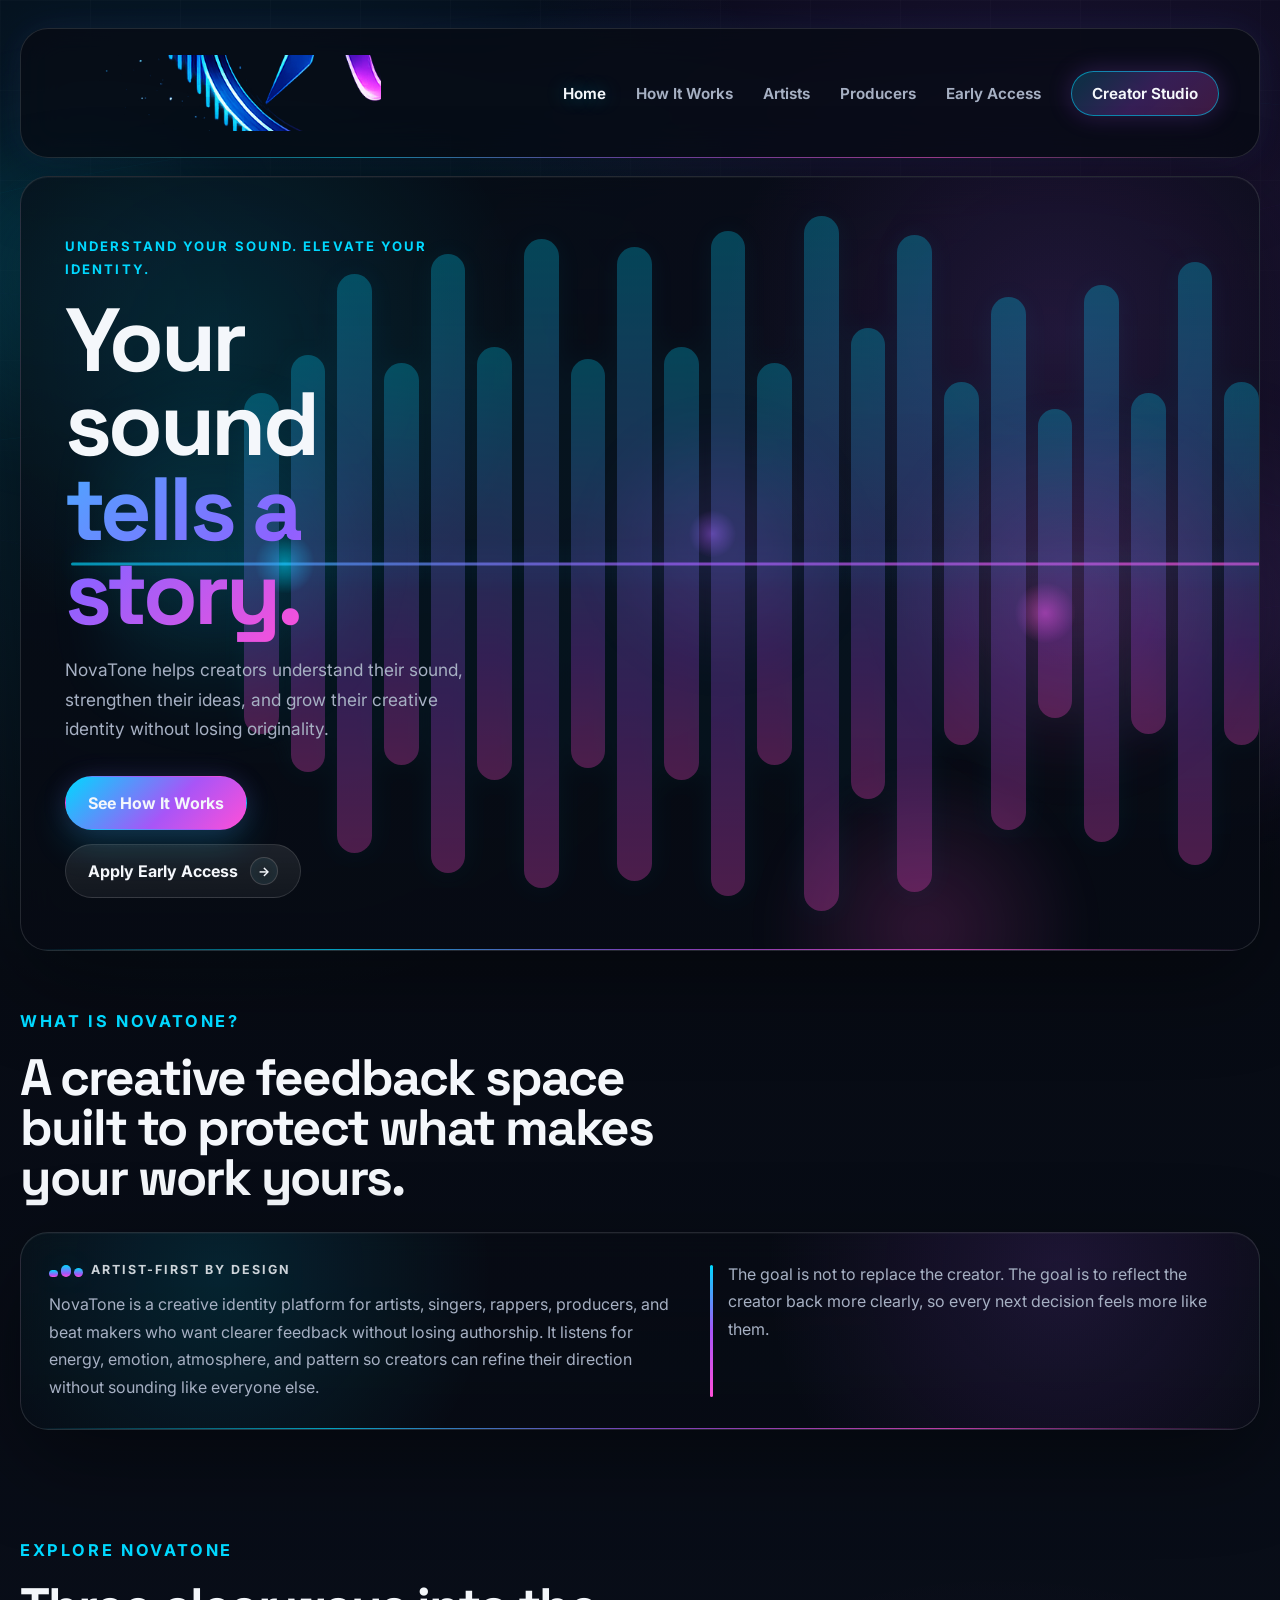
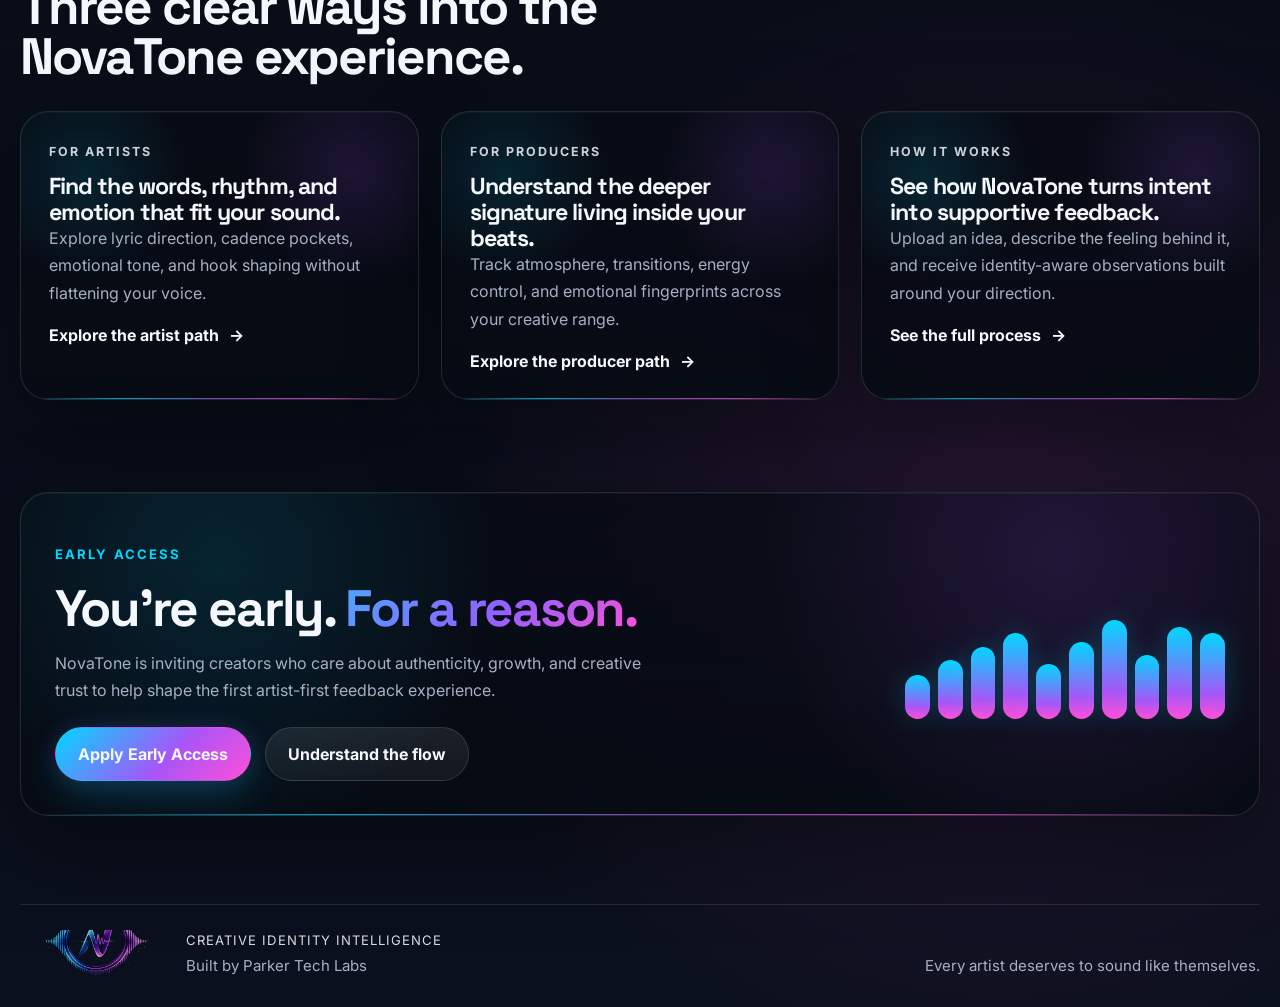
==== commit 3dc630ba: "Add GitHub Pages redirect entrypoint" ====
--- a/index.html
+++ b/index.html
@@ -3,222 +3,14 @@
 <head>
   <meta charset="UTF-8">
   <meta name="viewport" content="width=device-width, initial-scale=1.0">
-  <meta
-    name="description"
-    content="NovaTone helps creators understand their sound, strengthen their ideas, and grow their creative identity without losing originality."
-  >
-  <title>NovaTone | Creative Identity Intelligence</title>
-  <link rel="icon" type="image/svg+xml" href="assets/novatone-mark.svg">
-  <link rel="preconnect" href="https://fonts.googleapis.com">
-  <link rel="preconnect" href="https://fonts.gstatic.com" crossorigin>
-  <link
-    href="https://fonts.googleapis.com/css2?family=Inter:wght@400;500;600;700&family=Space+Grotesk:wght@400;500;700&family=Plus+Jakarta+Sans:wght@400;500;600;700&display=swap"
-    rel="stylesheet"
-  >
-  <link rel="stylesheet" href="css/styles.css">
+  <title>NovaTone</title>
+  <meta http-equiv="refresh" content="0; url=public/index.html">
+  <link rel="canonical" href="public/index.html">
+  <script>
+    window.location.replace("public/index.html");
+  </script>
 </head>
 <body>
-  <div class="page-shell">
-    <div class="ambient ambient-one"></div>
-    <div class="ambient ambient-two"></div>
-    <div class="grid-glow"></div>
-    <div class="ambient-lines"></div>
-
-    <header class="nt-header">
-      <div class="nt-header-inner">
-        <a href="index.html" class="nt-brand">
-          <img src="assets/novatone-logo.png" alt="NovaTone logo" class="nt-logo">
-          <div class="nt-brand-copy">
-            <span class="nt-wordmark">NovaTone</span>
-            <span class="nt-tagline">Creative Identity Intelligence</span>
-            <span class="nt-built">by Parker Tech Labs</span>
-          </div>
-        </a>
-
-        <button class="nt-menu-toggle" aria-label="Open navigation" aria-expanded="false">
-          <span></span>
-          <span></span>
-          <span></span>
-        </button>
-
-        <nav class="nt-nav">
-          <a href="index.html" class="is-active" aria-current="page">Home</a>
-          <a href="how-it-works.html">How It Works</a>
-          <a href="artists.html">Artists</a>
-          <a href="producers.html">Producers</a>
-          <a href="early-access.html">Early Access</a>
-          <a href="creator-studio.html" class="nt-nav-cta">Creator Studio</a>
-        </nav>
-      </div>
-    </header>
-
-    <div class="nt-shell">
-      <section class="nt-hero">
-        <div class="nt-hero-copy reveal">
-          <p class="eyebrow">UNDERSTAND YOUR SOUND. ELEVATE YOUR IDENTITY.</p>
-          <h1>Your sound <span>tells a story.</span></h1>
-          <p class="nt-hero-body">
-            NovaTone helps creators understand their sound, strengthen their ideas,
-            and grow their creative identity without losing originality.
-          </p>
-          <div class="nt-hero-actions">
-            <a class="button button-primary" href="how-it-works.html">See How It Works</a>
-            <a class="button button-secondary nt-secondary-action" href="early-access.html">
-              <span>Apply Early Access</span>
-              <span class="nt-play-icon" aria-hidden="true">→</span>
-            </a>
-          </div>
-        </div>
-
-        <div class="nt-wave-bg" aria-hidden="true">
-          <div class="nt-wave-ribbon"></div>
-          <div class="nt-wave-bars">
-            <span class="wave-bar" data-base="34"></span>
-            <span class="wave-bar" data-base="46"></span>
-            <span class="wave-bar" data-base="72"></span>
-            <span class="wave-bar" data-base="55"></span>
-            <span class="wave-bar" data-base="88"></span>
-            <span class="wave-bar" data-base="66"></span>
-            <span class="wave-bar" data-base="93"></span>
-            <span class="wave-bar" data-base="58"></span>
-            <span class="wave-bar" data-base="81"></span>
-            <span class="wave-bar" data-base="49"></span>
-            <span class="wave-bar" data-base="76"></span>
-            <span class="wave-bar" data-base="43"></span>
-            <span class="wave-bar" data-base="84"></span>
-            <span class="wave-bar" data-base="61"></span>
-            <span class="wave-bar" data-base="90"></span>
-            <span class="wave-bar" data-base="56"></span>
-            <span class="wave-bar" data-base="79"></span>
-            <span class="wave-bar" data-base="47"></span>
-            <span class="wave-bar" data-base="74"></span>
-            <span class="wave-bar" data-base="40"></span>
-            <span class="wave-bar" data-base="69"></span>
-            <span class="wave-bar" data-base="37"></span>
-          </div>
-        </div>
-      </section>
-    </div>
-
-    <main>
-      <section class="nt-section" id="what-is-novatone">
-        <div class="nt-section-heading reveal">
-          <p class="eyebrow">What Is NovaTone?</p>
-          <h2>A creative feedback space built to protect what makes your work yours.</h2>
-        </div>
-
-        <div class="nt-card nt-intro-card interactive-card reveal">
-          <div>
-            <div class="nt-kicker">
-              <span class="nt-wave-chip" aria-hidden="true">
-                <span></span>
-                <span></span>
-                <span></span>
-              </span>
-              Artist-first by design
-            </div>
-            <p>
-              NovaTone is a creative identity platform for artists, singers,
-              rappers, producers, and beat makers who want clearer feedback
-              without losing authorship. It listens for energy, emotion,
-              atmosphere, and pattern so creators can refine their direction
-              without sounding like everyone else.
-            </p>
-          </div>
-          <div class="nt-quote">
-            <p>
-              The goal is not to replace the creator. The goal is to reflect the
-              creator back more clearly, so every next decision feels more like
-              them.
-            </p>
-          </div>
-        </div>
-      </section>
-
-      <section class="nt-section">
-        <div class="nt-section-heading reveal">
-          <p class="eyebrow">Explore NovaTone</p>
-          <h2>Three clear ways into the NovaTone experience.</h2>
-        </div>
-
-        <div class="nt-grid three-up">
-          <article class="nt-card interactive-card reveal">
-            <div class="nt-kicker">For Artists</div>
-            <h3>Find the words, rhythm, and emotion that fit your sound.</h3>
-            <p>
-              Explore lyric direction, cadence pockets, emotional tone, and hook
-              shaping without flattening your voice.
-            </p>
-            <a href="artists.html" class="nt-link-row">Explore the artist path <span aria-hidden="true">→</span></a>
-          </article>
-
-          <article class="nt-card interactive-card reveal">
-            <div class="nt-kicker">For Producers</div>
-            <h3>Understand the deeper signature living inside your beats.</h3>
-            <p>
-              Track atmosphere, transitions, energy control, and emotional
-              fingerprints across your creative range.
-            </p>
-            <a href="producers.html" class="nt-link-row">Explore the producer path <span aria-hidden="true">→</span></a>
-          </article>
-
-          <article class="nt-card interactive-card reveal">
-            <div class="nt-kicker">How It Works</div>
-            <h3>See how NovaTone turns intent into supportive feedback.</h3>
-            <p>
-              Upload an idea, describe the feeling behind it, and receive
-              identity-aware observations built around your direction.
-            </p>
-            <a href="how-it-works.html" class="nt-link-row">See the full process <span aria-hidden="true">→</span></a>
-          </article>
-        </div>
-      </section>
-
-      <section class="nt-section">
-        <div class="nt-home-cta reveal">
-          <div class="nt-home-cta-copy">
-            <p class="eyebrow">Early Access</p>
-            <h2>You’re early. <span>For a reason.</span></h2>
-            <p>
-              NovaTone is inviting creators who care about authenticity, growth,
-              and creative trust to help shape the first artist-first feedback
-              experience.
-            </p>
-            <div class="nt-home-cta-actions">
-              <a href="early-access.html" class="button button-primary">Apply Early Access</a>
-              <a href="how-it-works.html" class="button button-secondary">Understand the flow</a>
-            </div>
-          </div>
-
-          <div class="nt-mini-wave" aria-hidden="true">
-            <span data-base="26"></span>
-            <span data-base="42"></span>
-            <span data-base="58"></span>
-            <span data-base="74"></span>
-            <span data-base="52"></span>
-            <span data-base="68"></span>
-            <span data-base="80"></span>
-            <span data-base="48"></span>
-            <span data-base="64"></span>
-            <span data-base="56"></span>
-          </div>
-        </div>
-      </section>
-    </main>
-
-    <footer class="nt-footer">
-      <div class="footer-lockup">
-        <img src="assets/novatone-mark.svg" alt="">
-        <div class="footer-copy">
-          <p class="footer-brand">NovaTone</p>
-          <p class="footer-tagline">Creative Identity Intelligence</p>
-          <p class="footer-meta">Built by Parker Tech Labs</p>
-        </div>
-      </div>
-      <p class="footer-note">Every artist deserves to sound like themselves.</p>
-    </footer>
-  </div>
-
-  <script src="js/main.js"></script>
+  <p>Redirecting to <a href="public/index.html">NovaTone</a>...</p>
 </body>
 </html>
